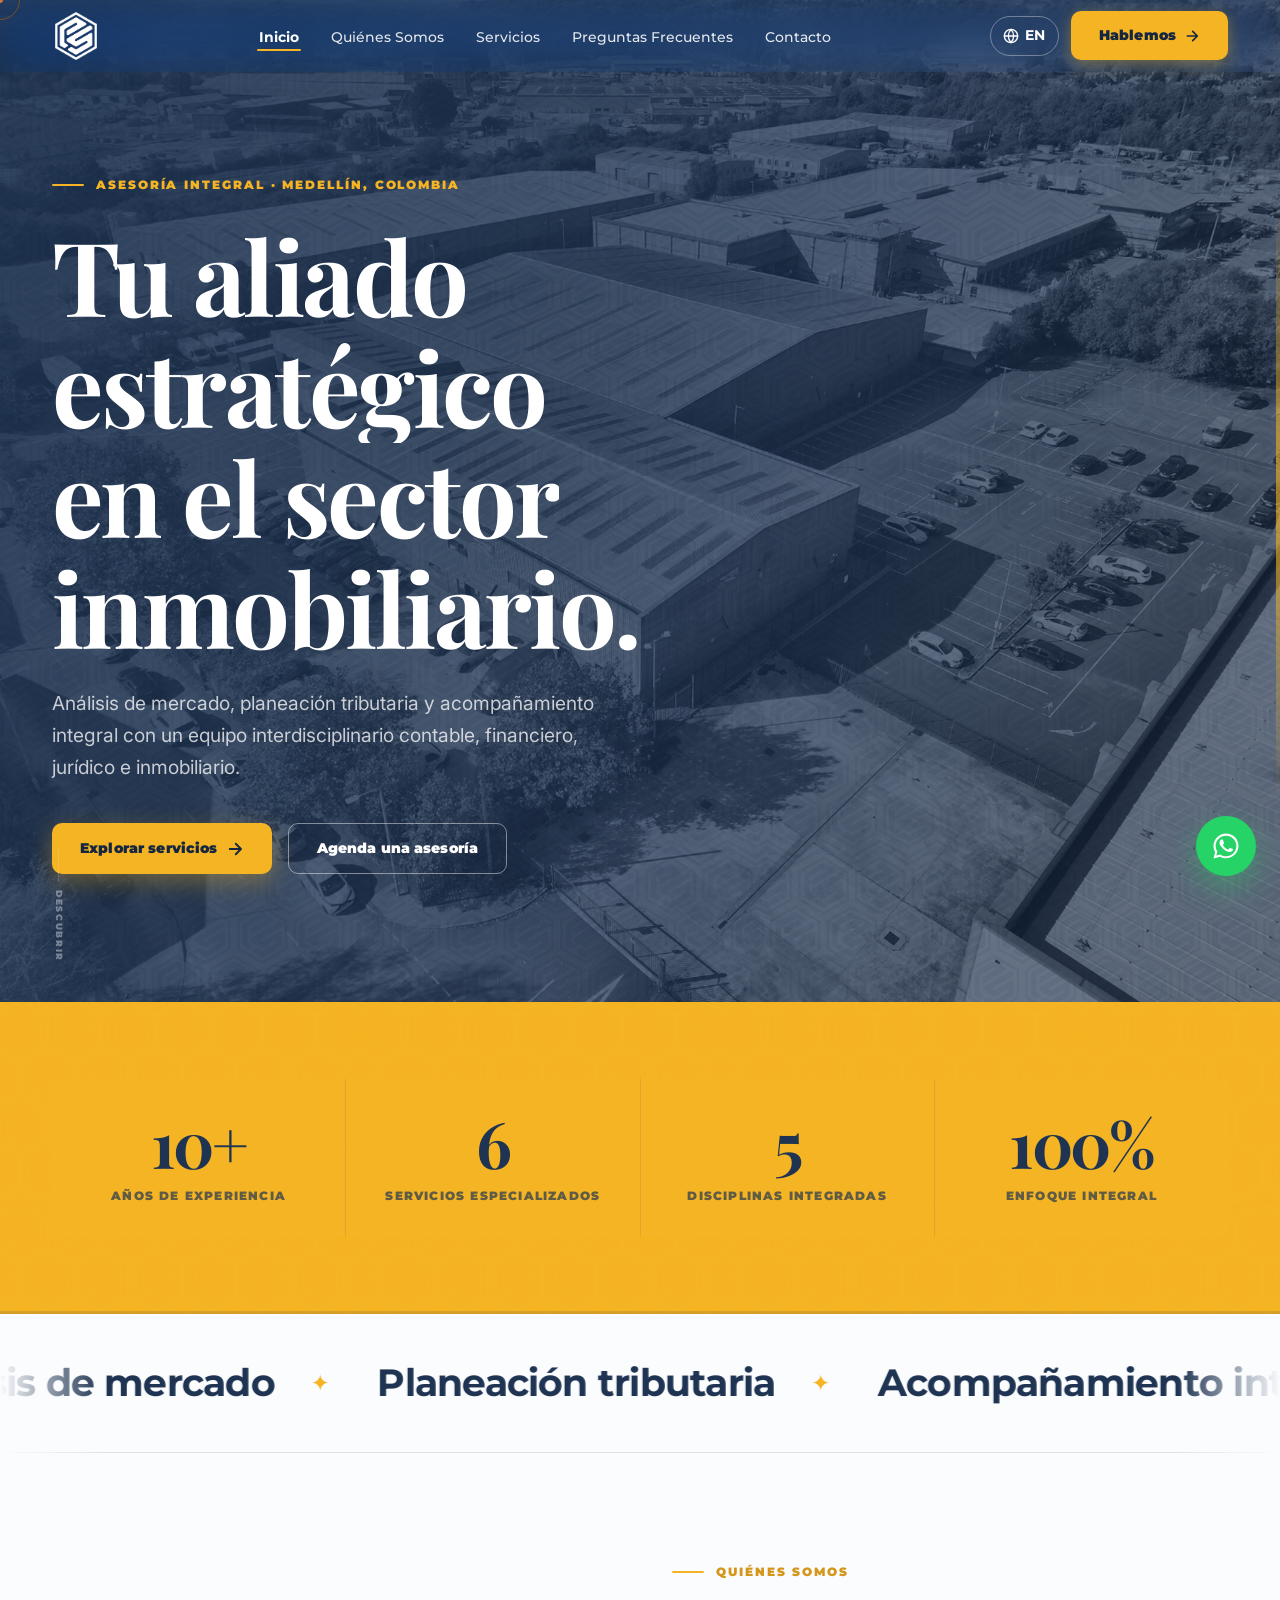
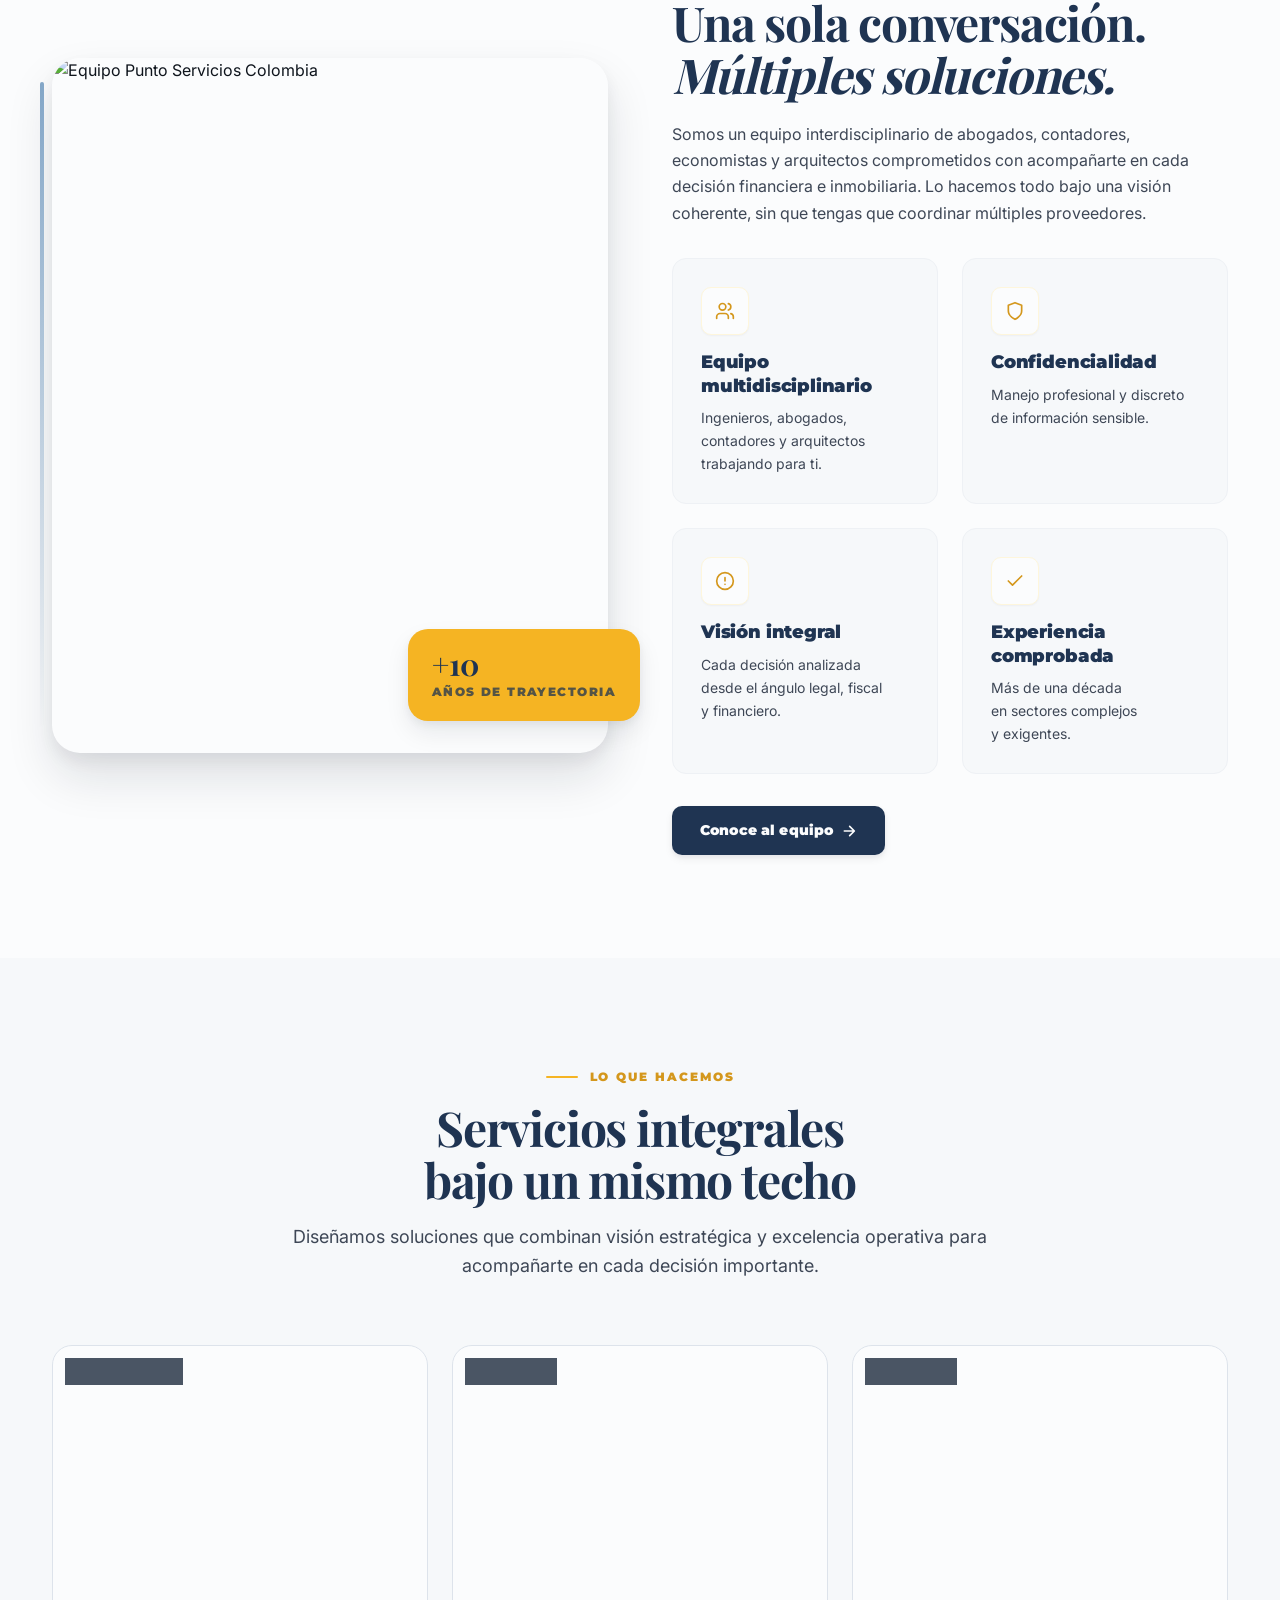
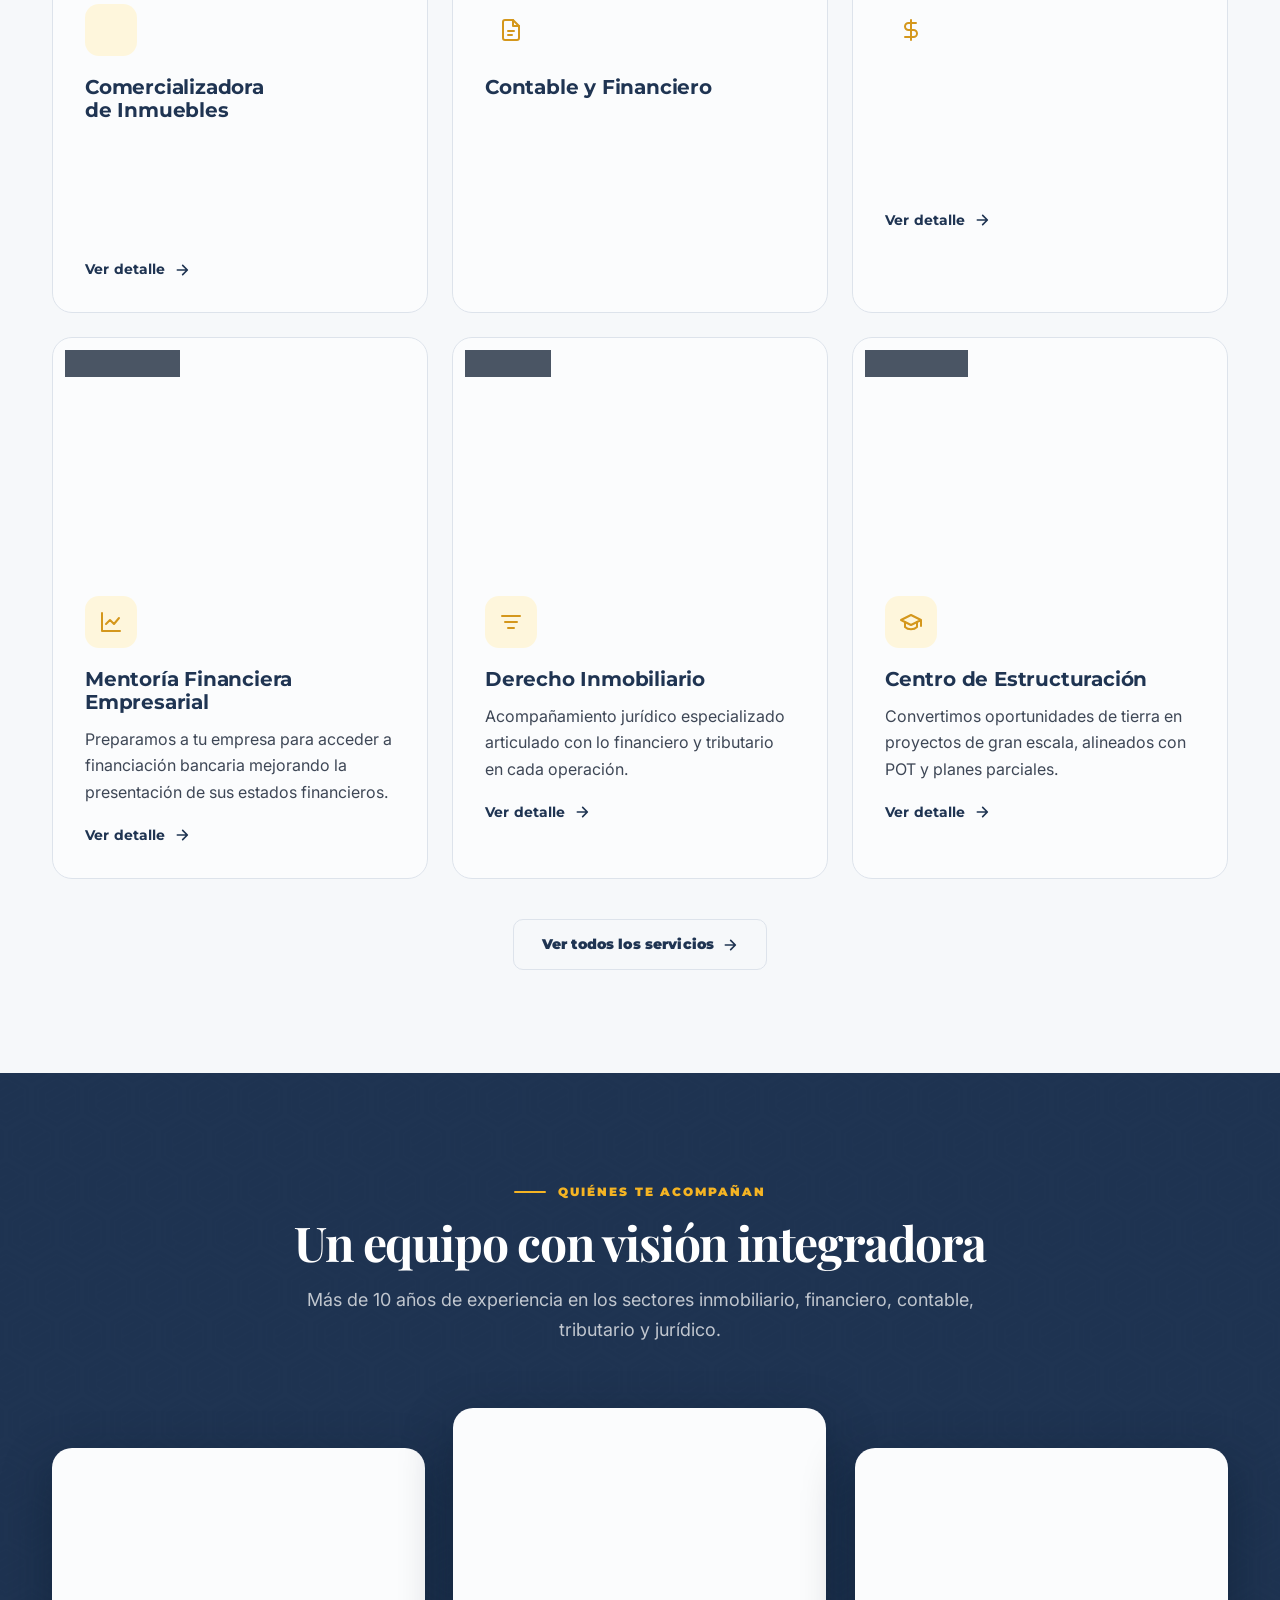
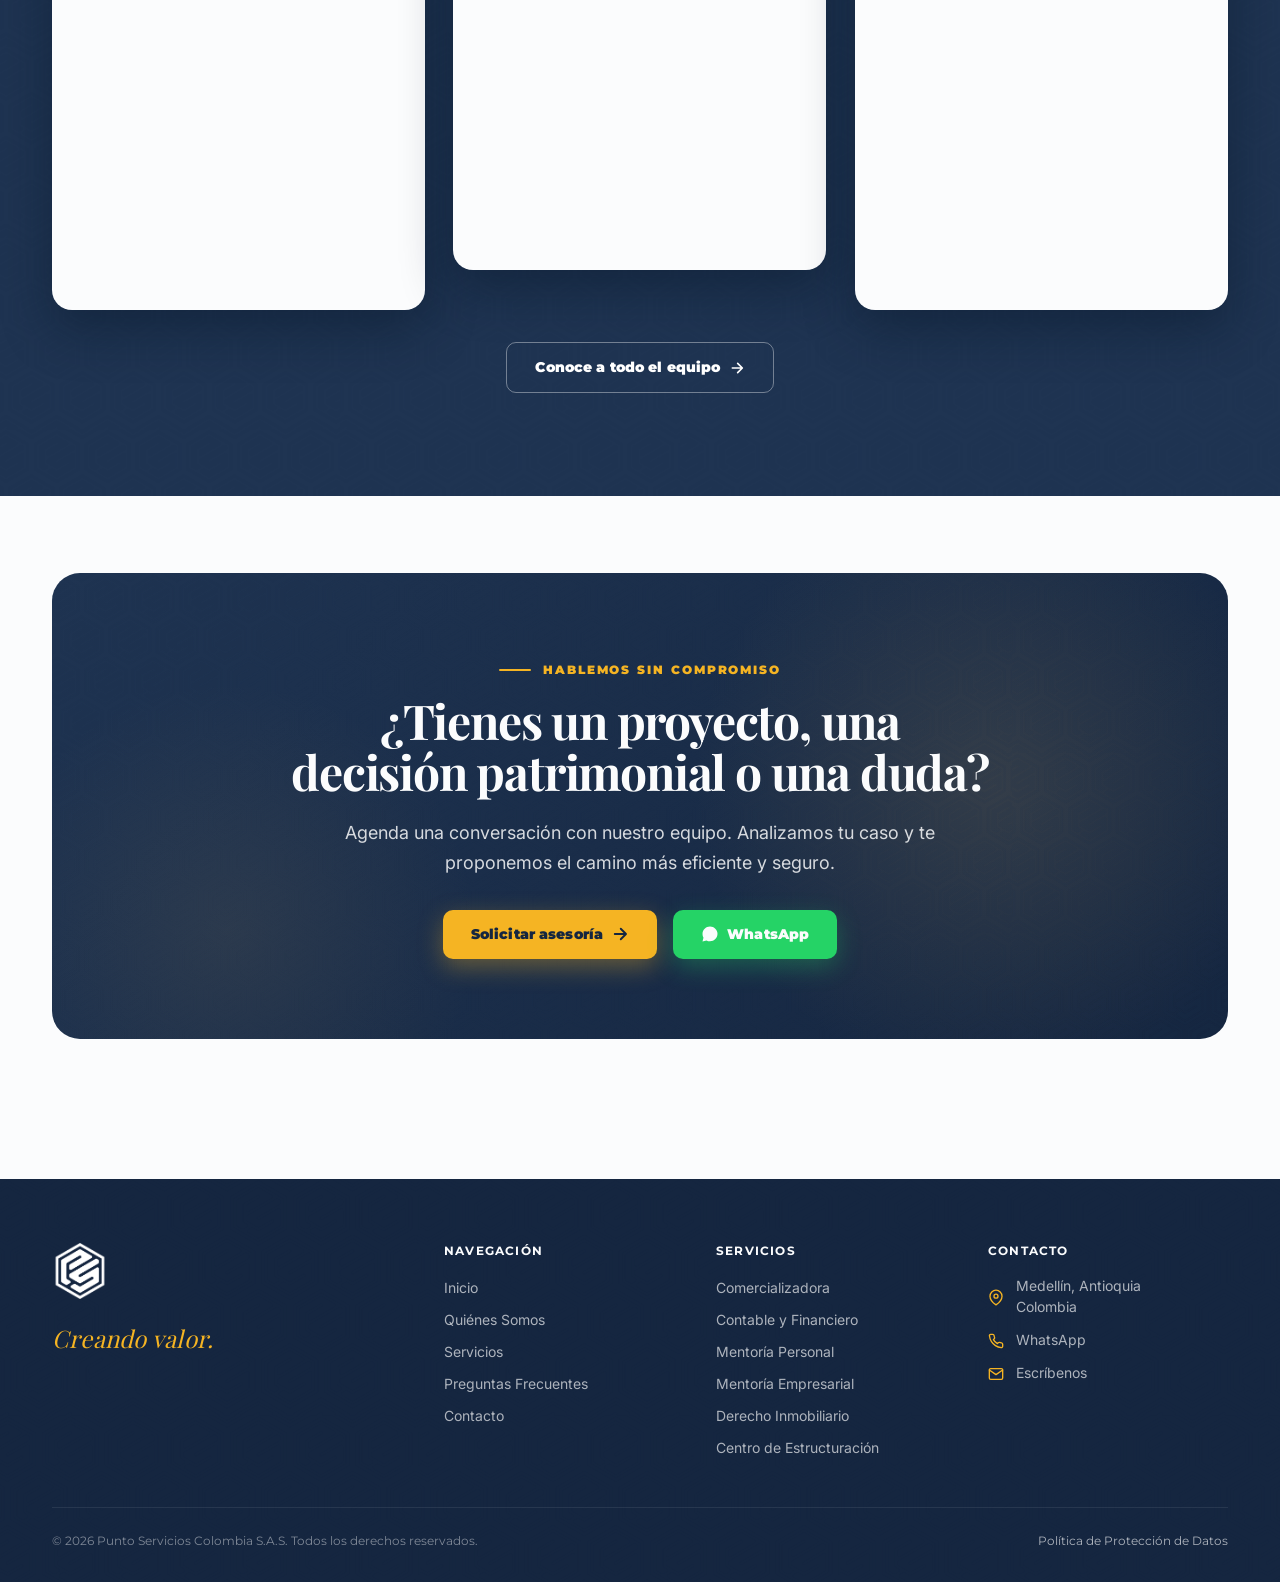
==== index.html @ 2c055126 "Sitio web Punto Servicios Colombia Sitio estatico de 6 paginas (inicio, nosotros, servicios, faq, co" ====
<!doctype html>
<html lang="es">
<head>
<meta charset="utf-8">
<meta name="viewport" content="width=device-width, initial-scale=1">
<meta name="theme-color" content="#1F3452">
<meta name="description" content="Punto Servicios Colombia S.A.S. - Aliado estratégico en servicios integrales financieros, contables, tributarios, jurídicos e inmobiliarios. Más de 10 años de experiencia.">
<title>Punto Servicios Colombia · Aliado estratégico para tu transformación</title>
<link rel="stylesheet" href="assets/css/styles.css">
</head>
<body class="full-hero-page">

<!-- ===== PAGE LOADER (logo libre, sin caja) ===== -->
<div class="page-loader" id="page-loader" role="status" aria-live="polite" aria-label="Cargando">
  <div class="page-loader-inner">
    <img src="assets/images/logos/isotipo-blanco.png" alt="Punto Servicios Colombia" class="page-loader-logo">
    <div class="page-loader-bar"><span></span></div>
  </div>
</div>

<a class="skip-link" href="#main" data-i18n="skip">Saltar al contenido</a>

<!-- ===== NAV ===== -->
<header class="nav" role="banner">
  <div class="container nav-inner">
    <a href="index.html" class="brand" aria-label="Punto Servicios Colombia - Inicio">
      <img src="assets/images/logos/isotipo-blanco.png" alt="Punto Servicios Colombia" class="brand-logo brand-logo--light">
      <img src="assets/images/logos/isotipo-color.png" alt="" aria-hidden="true" class="brand-logo brand-logo--dark">
    </a>

    <nav aria-label="Navegación principal">
      <ul class="nav-links">
        <li><a class="nav-link active" href="index.html" data-i18n="nav.home">Inicio</a></li>
        <li><a class="nav-link" href="nosotros.html" data-i18n="nav.about">Quiénes Somos</a></li>
        <li><a class="nav-link" href="servicios.html" data-i18n="nav.services">Servicios</a></li>
        <li><a class="nav-link" href="faq.html" data-i18n="nav.faq">Preguntas Frecuentes</a></li>
        <li><a class="nav-link" href="contacto.html" data-i18n="nav.contact">Contacto</a></li>
      </ul>
    </nav>

    <div class="nav-cta">
      <button class="lang-toggle" type="button" aria-label="Switch to English" aria-pressed="false">
        <svg viewBox="0 0 24 24" fill="none" stroke="currentColor" stroke-width="2" stroke-linecap="round" stroke-linejoin="round" aria-hidden="true"><circle cx="12" cy="12" r="10"/><path d="M2 12h20M12 2a15.3 15.3 0 0 1 4 10 15.3 15.3 0 0 1-4 10 15.3 15.3 0 0 1-4-10 15.3 15.3 0 0 1 4-10z"/></svg>
        <span class="lang-toggle-label">EN</span>
      </button>
      <a href="contacto.html" class="btn btn-accent btn-text"><span data-i18n="nav.cta">Hablemos</span>
        <svg width="16" height="16" viewBox="0 0 24 24" fill="none" stroke="currentColor" stroke-width="2.5" stroke-linecap="round" stroke-linejoin="round"><path d="M5 12h14M13 5l7 7-7 7"/></svg>
      </a>
      <button class="nav-toggle" type="button" aria-label="Abrir menú" aria-controls="mobile-menu">
        <svg width="22" height="22" viewBox="0 0 24 24" fill="none" stroke="currentColor" stroke-width="2.5" stroke-linecap="round"><line x1="3" y1="6" x2="21" y2="6"/><line x1="3" y1="12" x2="21" y2="12"/><line x1="3" y1="18" x2="21" y2="18"/></svg>
      </button>
    </div>
  </div>
</header>

<div id="mobile-menu" class="mobile-menu" aria-hidden="true">
  <ul>
    <li><a class="active" href="index.html" data-i18n="nav.home">Inicio</a></li>
    <li><a href="nosotros.html" data-i18n="nav.about">Quiénes Somos</a></li>
    <li><a href="servicios.html" data-i18n="nav.services">Servicios</a></li>
    <li><a href="faq.html" data-i18n="nav.faq">Preguntas Frecuentes</a></li>
    <li><a href="contacto.html" data-i18n="nav.contact">Contacto</a></li>
  </ul>
  <div class="mobile-cta">
    <button class="lang-toggle" type="button" aria-label="Switch to English" aria-pressed="false">
      <svg viewBox="0 0 24 24" fill="none" stroke="currentColor" stroke-width="2" stroke-linecap="round" stroke-linejoin="round" aria-hidden="true"><circle cx="12" cy="12" r="10"/><path d="M2 12h20M12 2a15.3 15.3 0 0 1 4 10 15.3 15.3 0 0 1-4 10 15.3 15.3 0 0 1-4-10 15.3 15.3 0 0 1 4-10z"/></svg>
      <span class="lang-toggle-label">EN</span>
    </button>
    <a href="contacto.html" class="btn btn-primary" data-i18n="mobile.contact">Contáctanos</a>
    <a href="https://wa.link/asflya" class="btn btn-whatsapp" target="_blank" rel="noopener">
      <svg width="18" height="18" viewBox="0 0 24 24" fill="currentColor"><path d="M17.5 14.4c-.3-.1-1.7-.8-2-.9-.3-.1-.4-.1-.6.1-.2.3-.7.9-.8 1.1-.2.2-.3.2-.6.1-.3-.1-1.2-.5-2.3-1.4-.9-.7-1.4-1.7-1.6-2-.2-.3 0-.5.1-.6.1-.1.3-.3.4-.5.1-.2.2-.3.3-.5.1-.2 0-.4 0-.5 0-.1-.6-1.5-.9-2.1-.2-.5-.5-.4-.6-.4h-.5c-.2 0-.5.1-.7.3-.2.3-.9.9-.9 2.2 0 1.3.9 2.5 1.1 2.7.1.2 1.9 2.9 4.6 4.1.6.3 1.1.4 1.5.5.6.2 1.2.2 1.6.1.5-.1 1.7-.7 1.9-1.3.2-.7.2-1.2.1-1.3 0-.1-.2-.2-.5-.3zM12 2C6.5 2 2 6.5 2 12c0 1.7.5 3.4 1.3 4.9L2 22l5.3-1.4c1.4.8 3 1.2 4.7 1.2 5.5 0 10-4.5 10-10S17.5 2 12 2zm0 18.2c-1.5 0-3-.4-4.3-1.2l-.3-.2-3.2.8.9-3.1-.2-.3C4.1 14.9 3.7 13.5 3.7 12c0-4.6 3.7-8.3 8.3-8.3s8.3 3.7 8.3 8.3-3.7 8.2-8.3 8.2z"/></svg>
      WhatsApp
    </a>
  </div>
</div>

<main id="main">

  <!-- ===== HERO — editorial full-viewport ===== -->
  <section class="hero">

    <!-- Fondo: foto + overlay + patrón -->
    <div class="hero-bg" aria-hidden="true">
      <img
        src="assets/images/photos/photo-01.png"
        alt=""
        class="hero-bg-img"
        loading="eager"
        fetchpriority="high"
      >
      <div class="hero-overlay"></div>
      <div class="hero-pattern"></div>
    </div>

    <!-- Barra de acento lateral -->
    <div class="hero-accent-bar" aria-hidden="true"></div>

    <div class="container hero-inner">
      <div class="hero-content">
        <span class="eyebrow" data-i18n="index.hero.eyebrow">Asesoría Integral · Medellín, Colombia</span>
        <h1 class="hero-title" data-i18n="index.hero.title">
          Tu aliado <em>estratégico</em><br>
          en el sector<br>
          inmobiliario.
        </h1>
        <p class="hero-subtitle" data-i18n="index.hero.subtitle">
          Análisis de mercado, planeación tributaria y acompañamiento integral
          con un equipo interdisciplinario contable, financiero, jurídico e inmobiliario.
        </p>
        <div class="hero-actions">
          <a href="servicios.html" class="btn btn-accent">
            <span data-i18n="index.hero.cta1">Explorar servicios</span>
            <svg width="18" height="18" viewBox="0 0 24 24" fill="none" stroke="currentColor" stroke-width="2.5" stroke-linecap="round" stroke-linejoin="round"><path d="M5 12h14M13 5l7 7-7 7"/></svg>
          </a>
          <a href="contacto.html" class="btn btn-outline-light" data-i18n="index.hero.cta2">Agenda una asesoría</a>
        </div>
      </div>

      <!-- Indicador de scroll -->
      <div class="hero-scroll" aria-hidden="true">
        <div class="hero-scroll-bar"></div>
        <span class="hero-scroll-label" data-i18n="index.hero.scroll">Descubrir</span>
      </div>
    </div>
  </section>

  <!-- ===== STATS STRIP — Amarillo Ámbar ===== -->
  <section class="trust-bar" aria-label="Cifras clave">
    <div class="trust-bar-pattern" aria-hidden="true"></div>
    <div class="container">
      <div class="trust-grid">
        <div class="trust-item">
          <div class="trust-value tnum"><span data-counter="10" data-suffix="+">10+</span></div>
          <div class="trust-label" data-i18n="index.trust.exp">Años de experiencia</div>
        </div>
        <div class="trust-item">
          <div class="trust-value tnum"><span data-counter="6">6</span></div>
          <div class="trust-label" data-i18n="index.trust.services">Servicios especializados</div>
        </div>
        <div class="trust-item">
          <div class="trust-value tnum"><span data-counter="5">5</span></div>
          <div class="trust-label" data-i18n="index.trust.disciplines">Disciplinas integradas</div>
        </div>
        <div class="trust-item">
          <div class="trust-value tnum"><span data-counter="100" data-suffix="%">100%</span></div>
          <div class="trust-label" data-i18n="index.trust.focus">Enfoque integral</div>
        </div>
      </div>
    </div>
  </section>

  <!-- ===== MARQUEE ===== -->
  <div class="marquee" aria-hidden="true" style="padding-block: var(--space-10); border-bottom: 1px solid var(--color-border);">
    <div class="marquee-track">
      <span class="marquee-item">Análisis de mercado</span>
      <span class="marquee-item">Planeación tributaria</span>
      <span class="marquee-item">Acompañamiento integral</span>
      <span class="marquee-item">Inversión inmobiliaria</span>
      <span class="marquee-item">Estructuración financiera</span>
      <span class="marquee-item">Derecho inmobiliario</span>
      <span class="marquee-item">POT y planes parciales</span>
      <span class="marquee-item">Análisis de mercado</span>
      <span class="marquee-item">Planeación tributaria</span>
      <span class="marquee-item">Acompañamiento integral</span>
      <span class="marquee-item">Inversión inmobiliaria</span>
      <span class="marquee-item">Estructuración financiera</span>
      <span class="marquee-item">Derecho inmobiliario</span>
      <span class="marquee-item">POT y planes parciales</span>
    </div>
  </div>

  <!-- ===== NOSOTROS (intro con foto) ===== -->
  <section class="section">
    <div class="container">
      <div class="split-2">

        <!-- Foto editorial -->
        <div class="reveal" style="position:relative;">
          <div style="border-radius:var(--radius-2xl); overflow:hidden; aspect-ratio:4/5; box-shadow:var(--shadow-xl);">
            <img
              src="assets/images/photos/photo-02.png"
              alt="Equipo Punto Servicios Colombia"
              style="width:100%;height:100%;object-fit:cover;object-position:center;display:block;"
              loading="lazy"
            >
          </div>
          <!-- Placa flotante -->
          <div class="intro-floating-plate" style="
            position:absolute;
            bottom:var(--space-8); right:calc(-1*var(--space-8));
            background:var(--color-accent);
            border-radius:var(--radius-xl);
            padding:var(--space-5) var(--space-6);
            box-shadow:var(--shadow-lg);
            min-width:180px;
          ">
            <div style="font-family:var(--font-display);font-size:var(--text-3xl);font-weight:700;color:var(--color-primary);line-height:1;">+10</div>
            <div style="font-family:var(--font-heading);font-size:var(--text-xs);font-weight:900;letter-spacing:0.12em;text-transform:uppercase;color:rgba(31,52,82,0.75);margin-top:var(--space-1);" data-i18n="index.about.plateLabel">Años de trayectoria</div>
          </div>
          <!-- Línea decorativa Azul Acero -->
          <div class="intro-accent-line" style="
            position:absolute;
            top:var(--space-6); left:calc(-1*var(--space-3));
            width:4px; bottom:var(--space-6);
            background:linear-gradient(180deg, var(--color-steel), transparent);
            border-radius:4px;
          "></div>
        </div>

        <!-- Texto -->
        <div class="reveal">
          <span class="eyebrow" data-i18n="index.about.eyebrow">Quiénes somos</span>
          <h2 data-i18n="index.about.title">Una sola conversación.<br><em>Múltiples soluciones.</em></h2>
          <p style="margin-top:var(--space-5);" data-i18n="index.about.text">
            Somos un equipo interdisciplinario de abogados, contadores, economistas y arquitectos
            comprometidos con acompañarte en cada decisión financiera e inmobiliaria. Lo hacemos todo
            bajo una visión coherente, sin que tengas que coordinar múltiples proveedores.
          </p>
          <div class="features-grid" style="margin-top:var(--space-8); grid-template-columns:1fr 1fr;">
            <div class="feature reveal">
              <div class="feature-icon">
                <svg width="20" height="20" viewBox="0 0 24 24" fill="none" stroke="currentColor" stroke-width="2" stroke-linecap="round" stroke-linejoin="round"><path d="M16 21v-2a4 4 0 0 0-4-4H6a4 4 0 0 0-4 4v2"/><circle cx="9" cy="7" r="4"/><path d="M22 21v-2a4 4 0 0 0-3-3.87"/><path d="M16 3.13a4 4 0 0 1 0 7.75"/></svg>
              </div>
              <h4 data-i18n="index.about.f1.title">Equipo multidisciplinario</h4>
              <p data-i18n="index.about.f1.desc">Ingenieros, abogados, contadores y arquitectos trabajando para ti.</p>
            </div>
            <div class="feature reveal">
              <div class="feature-icon">
                <svg width="20" height="20" viewBox="0 0 24 24" fill="none" stroke="currentColor" stroke-width="2" stroke-linecap="round" stroke-linejoin="round"><path d="M12 22s8-4 8-10V5l-8-3-8 3v7c0 6 8 10 8 10z"/></svg>
              </div>
              <h4 data-i18n="index.about.f2.title">Confidencialidad</h4>
              <p data-i18n="index.about.f2.desc">Manejo profesional y discreto de información sensible.</p>
            </div>
            <div class="feature reveal">
              <div class="feature-icon">
                <svg width="20" height="20" viewBox="0 0 24 24" fill="none" stroke="currentColor" stroke-width="2" stroke-linecap="round" stroke-linejoin="round"><circle cx="12" cy="12" r="10"/><path d="M12 8v4M12 16h.01"/></svg>
              </div>
              <h4 data-i18n="index.about.f3.title">Visión integral</h4>
              <p data-i18n="index.about.f3.desc">Cada decisión analizada desde el ángulo legal, fiscal y financiero.</p>
            </div>
            <div class="feature reveal">
              <div class="feature-icon">
                <svg width="20" height="20" viewBox="0 0 24 24" fill="none" stroke="currentColor" stroke-width="2" stroke-linecap="round" stroke-linejoin="round"><polyline points="20 6 9 17 4 12"/></svg>
              </div>
              <h4 data-i18n="index.about.f4.title">Experiencia comprobada</h4>
              <p data-i18n="index.about.f4.desc">Más de una década en sectores complejos y exigentes.</p>
            </div>
          </div>
          <div style="margin-top:var(--space-8);">
            <a href="nosotros.html" class="btn btn-primary"><span data-i18n="index.about.button">Conoce al equipo</span>
              <svg width="16" height="16" viewBox="0 0 24 24" fill="none" stroke="currentColor" stroke-width="2.5" stroke-linecap="round" stroke-linejoin="round"><path d="M5 12h14M13 5l7 7-7 7"/></svg>
            </a>
          </div>
        </div>

      </div>
    </div>
  </section>

  <!-- ===== SERVICIOS DESTACADOS ===== -->
  <section class="section section-alt">
    <div class="container">
      <div class="section-header reveal">
        <span class="eyebrow" data-i18n="index.services.eyebrow">Lo que hacemos</span>
        <h2 data-i18n="index.services.title">Servicios integrales bajo un mismo techo</h2>
        <p data-i18n="index.services.subtitle">Diseñamos soluciones que combinan visión estratégica y excelencia operativa para acompañarte en cada decisión importante.</p>
      </div>

      <div class="services-grid">

        <article class="card tilt">
          <div class="tilt-content">
            <div class="card-media">
              <img src="assets/images/photos/photo-03.png" alt="Comercializadora de Inmuebles y Activos" loading="lazy">
              <span class="card-tag" data-i18n="index.svc1.tag">Inmobiliario</span>
              <a class="card-media-cta" href="servicios.html#comercializadora" tabindex="-1" aria-hidden="true"><span data-i18n="common.see">Ver detalle</span>
                <svg width="15" height="15" viewBox="0 0 24 24" fill="none" stroke="currentColor" stroke-width="2.5" stroke-linecap="round" stroke-linejoin="round"><path d="M5 12h14M13 5l7 7-7 7"/></svg>
              </a>
            </div>
            <div class="card-icon">
              <svg width="24" height="24" viewBox="0 0 24 24" fill="none" stroke="currentColor" stroke-width="2" stroke-linecap="round" stroke-linejoin="round"><path d="M3 21h18"/><path d="M5 21V9l7-5 7 5v12"/><path d="M9 21V12h6v9"/></svg>
            </div>
            <h3 class="card-title" data-i18n="index.svc1.title">Comercializadora de Inmuebles</h3>
            <p class="card-desc" data-i18n="index.svc1.desc">Identificamos oportunidades inmobiliarias acordes a tu perfil de inversión, con estructura financiera, tributaria y jurídica.</p>
            <a class="card-link" href="servicios.html#comercializadora"><span data-i18n="common.see">Ver detalle</span>
              <svg width="16" height="16" viewBox="0 0 24 24" fill="none" stroke="currentColor" stroke-width="2.5" stroke-linecap="round" stroke-linejoin="round"><path d="M5 12h14M13 5l7 7-7 7"/></svg>
            </a>
          </div>
        </article>

        <article class="card tilt">
          <div class="tilt-content">
            <div class="card-media">
              <img src="assets/images/photos/photo-04.png" alt="Servicio Integral Contable y Financiero" loading="lazy">
              <span class="card-tag" data-i18n="index.svc2.tag">Contable</span>
              <a class="card-media-cta" href="servicios.html#contable" tabindex="-1" aria-hidden="true"><span data-i18n="common.see">Ver detalle</span>
                <svg width="15" height="15" viewBox="0 0 24 24" fill="none" stroke="currentColor" stroke-width="2.5" stroke-linecap="round" stroke-linejoin="round"><path d="M5 12h14M13 5l7 7-7 7"/></svg>
              </a>
            </div>
            <div class="card-icon">
              <svg width="24" height="24" viewBox="0 0 24 24" fill="none" stroke="currentColor" stroke-width="2" stroke-linecap="round" stroke-linejoin="round"><path d="M14 2H6a2 2 0 0 0-2 2v16a2 2 0 0 0 2 2h12a2 2 0 0 0 2-2V8z"/><path d="M14 2v6h6"/><path d="M9 13h6M9 17h4"/></svg>
            </div>
            <h3 class="card-title" data-i18n="index.svc2.title">Contable y Financiero</h3>
            <p class="card-desc" data-i18n="index.svc2.desc">Optimización contable y estrategia financiera sólida, asegurando cumplimiento y adecuada gestión del riesgo.</p>
            <a class="card-link" href="servicios.html#contable"><span data-i18n="common.see">Ver detalle</span>
              <svg width="16" height="16" viewBox="0 0 24 24" fill="none" stroke="currentColor" stroke-width="2.5" stroke-linecap="round" stroke-linejoin="round"><path d="M5 12h14M13 5l7 7-7 7"/></svg>
            </a>
          </div>
        </article>

        <article class="card tilt">
          <div class="tilt-content">
            <div class="card-media">
              <img src="assets/images/photos/photo-05.png" alt="Mentoría Financiera Personal" loading="lazy">
              <span class="card-tag" data-i18n="index.svc3.tag">Personal</span>
              <a class="card-media-cta" href="servicios.html#mentoria-personal" tabindex="-1" aria-hidden="true"><span data-i18n="common.see">Ver detalle</span>
                <svg width="15" height="15" viewBox="0 0 24 24" fill="none" stroke="currentColor" stroke-width="2.5" stroke-linecap="round" stroke-linejoin="round"><path d="M5 12h14M13 5l7 7-7 7"/></svg>
              </a>
            </div>
            <div class="card-icon">
              <svg width="24" height="24" viewBox="0 0 24 24" fill="none" stroke="currentColor" stroke-width="2" stroke-linecap="round" stroke-linejoin="round"><path d="M12 2v20M17 5H9.5a3.5 3.5 0 0 0 0 7h5a3.5 3.5 0 0 1 0 7H6"/></svg>
            </div>
            <h3 class="card-title" data-i18n="index.svc3.title">Mentoría Financiera Personal</h3>
            <p class="card-desc" data-i18n="index.svc3.desc">Estructuramos tu perfil financiero para acceder a mejor apalancamiento bancario e inversión inmobiliaria.</p>
            <a class="card-link" href="servicios.html#mentoria-personal"><span data-i18n="common.see">Ver detalle</span>
              <svg width="16" height="16" viewBox="0 0 24 24" fill="none" stroke="currentColor" stroke-width="2.5" stroke-linecap="round" stroke-linejoin="round"><path d="M5 12h14M13 5l7 7-7 7"/></svg>
            </a>
          </div>
        </article>

        <article class="card tilt">
          <div class="tilt-content">
            <div class="card-media">
              <img src="assets/images/photos/photo-06.png" alt="Mentoría Financiera Empresarial" loading="lazy">
              <span class="card-tag" data-i18n="index.svc4.tag">Empresarial</span>
              <a class="card-media-cta" href="servicios.html#mentoria-empresarial" tabindex="-1" aria-hidden="true"><span data-i18n="common.see">Ver detalle</span>
                <svg width="15" height="15" viewBox="0 0 24 24" fill="none" stroke="currentColor" stroke-width="2.5" stroke-linecap="round" stroke-linejoin="round"><path d="M5 12h14M13 5l7 7-7 7"/></svg>
              </a>
            </div>
            <div class="card-icon">
              <svg width="24" height="24" viewBox="0 0 24 24" fill="none" stroke="currentColor" stroke-width="2" stroke-linecap="round" stroke-linejoin="round"><path d="M3 3v18h18"/><path d="M7 14l4-4 4 4 5-6"/></svg>
            </div>
            <h3 class="card-title" data-i18n="index.svc4.title">Mentoría Financiera Empresarial</h3>
            <p class="card-desc" data-i18n="index.svc4.desc">Preparamos a tu empresa para acceder a financiación bancaria mejorando la presentación de sus estados financieros.</p>
            <a class="card-link" href="servicios.html#mentoria-empresarial"><span data-i18n="common.see">Ver detalle</span>
              <svg width="16" height="16" viewBox="0 0 24 24" fill="none" stroke="currentColor" stroke-width="2.5" stroke-linecap="round" stroke-linejoin="round"><path d="M5 12h14M13 5l7 7-7 7"/></svg>
            </a>
          </div>
        </article>

        <article class="card tilt">
          <div class="tilt-content">
            <div class="card-media">
              <img src="assets/images/photos/photo-09.png" alt="Derecho Inmobiliario" loading="lazy">
              <span class="card-tag" data-i18n="index.svc5.tag">Jurídico</span>
              <a class="card-media-cta" href="servicios.html#derecho" tabindex="-1" aria-hidden="true"><span data-i18n="common.see">Ver detalle</span>
                <svg width="15" height="15" viewBox="0 0 24 24" fill="none" stroke="currentColor" stroke-width="2.5" stroke-linecap="round" stroke-linejoin="round"><path d="M5 12h14M13 5l7 7-7 7"/></svg>
              </a>
            </div>
            <div class="card-icon">
              <svg width="24" height="24" viewBox="0 0 24 24" fill="none" stroke="currentColor" stroke-width="2" stroke-linecap="round" stroke-linejoin="round"><path d="M3 6h18M6 12h12M9 18h6"/></svg>
            </div>
            <h3 class="card-title" data-i18n="index.svc5.title">Derecho Inmobiliario</h3>
            <p class="card-desc" data-i18n="index.svc5.desc">Acompañamiento jurídico especializado articulado con lo financiero y tributario en cada operación.</p>
            <a class="card-link" href="servicios.html#derecho"><span data-i18n="common.see">Ver detalle</span>
              <svg width="16" height="16" viewBox="0 0 24 24" fill="none" stroke="currentColor" stroke-width="2.5" stroke-linecap="round" stroke-linejoin="round"><path d="M5 12h14M13 5l7 7-7 7"/></svg>
            </a>
          </div>
        </article>

        <article class="card tilt">
          <div class="tilt-content">
            <div class="card-media">
              <img src="assets/images/photos/photo-10.png" alt="Centro de Estructuración Inmobiliaria" loading="lazy">
              <span class="card-tag" data-i18n="index.svc6.tag">Urbanismo</span>
              <a class="card-media-cta" href="servicios.html#estructuracion" tabindex="-1" aria-hidden="true"><span data-i18n="common.see">Ver detalle</span>
                <svg width="15" height="15" viewBox="0 0 24 24" fill="none" stroke="currentColor" stroke-width="2.5" stroke-linecap="round" stroke-linejoin="round"><path d="M5 12h14M13 5l7 7-7 7"/></svg>
              </a>
            </div>
            <div class="card-icon">
              <svg width="24" height="24" viewBox="0 0 24 24" fill="none" stroke="currentColor" stroke-width="2" stroke-linecap="round" stroke-linejoin="round"><path d="M22 10v6M2 10l10-5 10 5-10 5z"/><path d="M6 12v5c3 3 9 3 12 0v-5"/></svg>
            </div>
            <h3 class="card-title" data-i18n="index.svc6.title">Centro de Estructuración</h3>
            <p class="card-desc" data-i18n="index.svc6.desc">Convertimos oportunidades de tierra en proyectos de gran escala, alineados con POT y planes parciales.</p>
            <a class="card-link" href="servicios.html#estructuracion"><span data-i18n="common.see">Ver detalle</span>
              <svg width="16" height="16" viewBox="0 0 24 24" fill="none" stroke="currentColor" stroke-width="2.5" stroke-linecap="round" stroke-linejoin="round"><path d="M5 12h14M13 5l7 7-7 7"/></svg>
            </a>
          </div>
        </article>

      </div>

      <div class="text-center" style="margin-top:var(--space-10);">
        <a href="servicios.html" class="btn btn-outline"><span data-i18n="index.services.allBtn">Ver todos los servicios</span>
          <svg width="16" height="16" viewBox="0 0 24 24" fill="none" stroke="currentColor" stroke-width="2.5" stroke-linecap="round" stroke-linejoin="round"><path d="M5 12h14M13 5l7 7-7 7"/></svg>
        </a>
      </div>
    </div>
  </section>

  <!-- ===== EQUIPO ===== -->
  <section class="section section-team">
    <div class="container">
      <div class="section-header reveal">
        <span class="eyebrow" data-i18n="index.team.eyebrow">Quiénes te acompañan</span>
        <h2 data-i18n="index.team.title">Un equipo con visión integradora</h2>
        <p data-i18n="index.team.subtitle">Más de 10 años de experiencia en los sectores inmobiliario, financiero, contable, tributario y jurídico.</p>
      </div>

      <div class="team-grid">

        <article class="team-card tilt">
          <div class="tilt-content">
            <div class="team-avatar has-photo">
              <span class="team-num" aria-hidden="true">01</span>
              <img src="assets/images/team/alejandro.jpg" alt="Alejandro Tobón Correa" class="team-photo" loading="lazy">
              <div class="team-overlay">
                <span class="team-role" data-i18n="index.team1.role">Especialista Inmobiliario y Financiero</span>
                <h4 class="team-name">Alejandro Tobón Correa</h4>
              </div>
            </div>
            <div class="team-info">
              <p class="team-desc" data-i18n="index.team1.desc">Profundo conocimiento del contexto económico colombiano para inversión estratégica.</p>
            </div>
          </div>
        </article>

        <article class="team-card tilt">
          <div class="tilt-content">
            <div class="team-avatar has-photo">
              <span class="team-num" aria-hidden="true">02</span>
              <img src="assets/images/team/daniel.jpg" alt="Daniel Castaño Castaño" class="team-photo" loading="lazy">
              <div class="team-overlay">
                <span class="team-role" data-i18n="index.team2.role">Contador Público</span>
                <h4 class="team-name">Daniel Castaño Castaño</h4>
              </div>
            </div>
            <div class="team-info">
              <p class="team-desc" data-i18n="index.team2.desc">Especialista en procesos contables y cumplimiento tributario.</p>
            </div>
          </div>
        </article>

        <article class="team-card tilt">
          <div class="tilt-content">
            <div class="team-avatar has-photo">
              <span class="team-num" aria-hidden="true">03</span>
              <img src="assets/images/team/daniela.jpg" alt="Daniela Agudelo Pino" class="team-photo" loading="lazy">
              <div class="team-overlay">
                <span class="team-role" data-i18n="index.team3.role">Arquitecta · Derecho Urbanístico</span>
                <h4 class="team-name">Daniela Agudelo Pino</h4>
              </div>
            </div>
            <div class="team-info">
              <p class="team-desc" data-i18n="index.team3.desc">Especialista en normativa urbana, licenciamiento y propiedad horizontal.</p>
            </div>
          </div>
        </article>

      </div>

      <div class="text-center" style="margin-top:var(--space-8);">
        <a href="nosotros.html" class="btn btn-outline"><span data-i18n="index.team.button">Conoce a todo el equipo</span>
          <svg width="16" height="16" viewBox="0 0 24 24" fill="none" stroke="currentColor" stroke-width="2.5" stroke-linecap="round" stroke-linejoin="round"><path d="M5 12h14M13 5l7 7-7 7"/></svg>
        </a>
      </div>
    </div>
  </section>

  <!-- ===== CTA BANNER ===== -->
  <section class="section section-tight">
    <div class="container">
      <div class="cta-banner reveal">
        <div class="cta-pattern" aria-hidden="true"></div>
        <span class="eyebrow" data-i18n="cta.eyebrow">Hablemos sin compromiso</span>
        <h2 data-i18n="cta.title">¿Tienes un proyecto, una decisión patrimonial o una duda?</h2>
        <p data-i18n="cta.text">Agenda una conversación con nuestro equipo. Analizamos tu caso y te proponemos el camino más eficiente y seguro.</p>
        <div class="hero-actions">
          <a href="contacto.html" class="btn btn-accent"><span data-i18n="cta.button">Solicitar asesoría</span>
            <svg width="18" height="18" viewBox="0 0 24 24" fill="none" stroke="currentColor" stroke-width="2.5" stroke-linecap="round" stroke-linejoin="round"><path d="M5 12h14M13 5l7 7-7 7"/></svg>
          </a>
          <a href="https://wa.link/asflya" target="_blank" rel="noopener" class="btn btn-whatsapp">
            <svg width="18" height="18" viewBox="0 0 24 24" fill="currentColor"><path d="M17.5 14.4c-.3-.1-1.7-.8-2-.9-.3-.1-.4-.1-.6.1-.2.3-.7.9-.8 1.1-.2.2-.3.2-.6.1-.3-.1-1.2-.5-2.3-1.4-.9-.7-1.4-1.7-1.6-2-.2-.3 0-.5.1-.6.1-.1.3-.3.4-.5.1-.2.2-.3.3-.5.1-.2 0-.4 0-.5 0-.1-.6-1.5-.9-2.1-.2-.5-.5-.4-.6-.4h-.5c-.2 0-.5.1-.7.3-.2.3-.9.9-.9 2.2 0 1.3.9 2.5 1.1 2.7.1.2 1.9 2.9 4.6 4.1.6.3 1.1.4 1.5.5.6.2 1.2.2 1.6.1.5-.1 1.7-.7 1.9-1.3.2-.7.2-1.2.1-1.3 0-.1-.2-.2-.5-.3zM12 2C6.5 2 2 6.5 2 12c0 1.7.5 3.4 1.3 4.9L2 22l5.3-1.4c1.4.8 3 1.2 4.7 1.2 5.5 0 10-4.5 10-10S17.5 2 12 2z"/></svg>
            WhatsApp
          </a>
        </div>
      </div>
    </div>
  </section>

</main>

<!-- ===== FOOTER ===== -->
<footer class="footer" role="contentinfo">
  <div class="footer-pattern" aria-hidden="true"></div>
  <div class="container">
    <div class="footer-grid">
      <div>
        <img
          src="assets/images/logos/isotipo-blanco.png"
          alt="Punto Servicios Colombia"
          class="footer-logo"
        >
        <p class="footer-slogan" data-i18n="footer.slogan">Creando valor.</p>
      </div>

      <div>
        <h5 data-i18n="footer.navTitle">Navegación</h5>
        <ul>
          <li><a href="index.html" data-i18n="nav.home">Inicio</a></li>
          <li><a href="nosotros.html" data-i18n="nav.about">Quiénes Somos</a></li>
          <li><a href="servicios.html" data-i18n="nav.services">Servicios</a></li>
          <li><a href="faq.html" data-i18n="nav.faq">Preguntas Frecuentes</a></li>
          <li><a href="contacto.html" data-i18n="nav.contact">Contacto</a></li>
        </ul>
      </div>

      <div>
        <h5 data-i18n="footer.servicesTitle">Servicios</h5>
        <ul>
          <li><a href="servicios.html#comercializadora" data-i18n="footer.svc.comercializadora">Comercializadora</a></li>
          <li><a href="servicios.html#contable" data-i18n="footer.svc.contable">Contable y Financiero</a></li>
          <li><a href="servicios.html#mentoria-personal" data-i18n="footer.svc.mentoriaPersonal">Mentoría Personal</a></li>
          <li><a href="servicios.html#mentoria-empresarial" data-i18n="footer.svc.mentoriaEmpresarial">Mentoría Empresarial</a></li>
          <li><a href="servicios.html#derecho" data-i18n="footer.svc.derecho">Derecho Inmobiliario</a></li>
          <li><a href="servicios.html#estructuracion" data-i18n="footer.svc.estructuracion">Centro de Estructuración</a></li>
        </ul>
      </div>

      <div>
        <h5 data-i18n="footer.contactTitle">Contacto</h5>
        <div class="footer-contact-item">
          <svg width="16" height="16" viewBox="0 0 24 24" fill="none" stroke="currentColor" stroke-width="2" stroke-linecap="round" stroke-linejoin="round"><path d="M21 10c0 7-9 13-9 13s-9-6-9-13a9 9 0 0 1 18 0z"/><circle cx="12" cy="10" r="3"/></svg>
          <span data-i18n="footer.location">Medellín, Antioquia<br>Colombia</span>
        </div>
        <div class="footer-contact-item">
          <svg width="16" height="16" viewBox="0 0 24 24" fill="none" stroke="currentColor" stroke-width="2" stroke-linecap="round" stroke-linejoin="round"><path d="M22 16.92v3a2 2 0 0 1-2.18 2 19.79 19.79 0 0 1-8.63-3.07 19.5 19.5 0 0 1-6-6 19.79 19.79 0 0 1-3.07-8.67A2 2 0 0 1 4.11 2h3a2 2 0 0 1 2 1.72 12.84 12.84 0 0 0 .7 2.81 2 2 0 0 1-.45 2.11L8.09 9.91a16 16 0 0 0 6 6l1.27-1.27a2 2 0 0 1 2.11-.45 12.84 12.84 0 0 0 2.81.7A2 2 0 0 1 22 16.92z"/></svg>
          <a href="https://wa.link/asflya" target="_blank" rel="noopener">WhatsApp</a>
        </div>
        <div class="footer-contact-item">
          <svg width="16" height="16" viewBox="0 0 24 24" fill="none" stroke="currentColor" stroke-width="2" stroke-linecap="round" stroke-linejoin="round"><path d="M4 4h16c1.1 0 2 .9 2 2v12c0 1.1-.9 2-2 2H4c-1.1 0-2-.9-2-2V6c0-1.1.9-2 2-2z"/><polyline points="22,6 12,13 2,6"/></svg>
          <a href="contacto.html" data-i18n="footer.write">Escríbenos</a>
        </div>
      </div>
    </div>

    <div class="footer-bottom">
      <span>© <span data-year>2024</span> <span data-i18n="footer.rights">Punto Servicios Colombia S.A.S. Todos los derechos reservados.</span></span>
      <span><a href="politica-datos.html" data-i18n="footer.policy">Política de Protección de Datos</a></span>
    </div>
  </div>
</footer>

<!-- ===== FLOATING WHATSAPP ===== -->
<a href="https://wa.link/asflya" target="_blank" rel="noopener" class="whatsapp-fab" aria-label="Contactar por WhatsApp">
  <svg width="30" height="30" viewBox="0 0 24 24" fill="currentColor"><path d="M17.5 14.4c-.3-.1-1.7-.8-2-.9-.3-.1-.4-.1-.6.1-.2.3-.7.9-.8 1.1-.2.2-.3.2-.6.1-.3-.1-1.2-.5-2.3-1.4-.9-.7-1.4-1.7-1.6-2-.2-.3 0-.5.1-.6.1-.1.3-.3.4-.5.1-.2.2-.3.3-.5.1-.2 0-.4 0-.5 0-.1-.6-1.5-.9-2.1-.2-.5-.5-.4-.6-.4h-.5c-.2 0-.5.1-.7.3-.2.3-.9.9-.9 2.2 0 1.3.9 2.5 1.1 2.7.1.2 1.9 2.9 4.6 4.1.6.3 1.1.4 1.5.5.6.2 1.2.2 1.6.1.5-.1 1.7-.7 1.9-1.3.2-.7.2-1.2.1-1.3 0-.1-.2-.2-.5-.3zM12 2C6.5 2 2 6.5 2 12c0 1.7.5 3.4 1.3 4.9L2 22l5.3-1.4c1.4.8 3 1.2 4.7 1.2 5.5 0 10-4.5 10-10S17.5 2 12 2zm0 18.2c-1.5 0-3-.4-4.3-1.2l-.3-.2-3.2.8.9-3.1-.2-.3C4.1 14.9 3.7 13.5 3.7 12c0-4.6 3.7-8.3 8.3-8.3s8.3 3.7 8.3 8.3-3.7 8.2-8.3 8.2z"/></svg>
</a>

<script src="https://cdnjs.cloudflare.com/ajax/libs/gsap/3.12.5/gsap.min.js"></script>
<script src="https://cdnjs.cloudflare.com/ajax/libs/gsap/3.12.5/ScrollTrigger.min.js"></script>
<script src="https://unpkg.com/lenis@1.0.45/dist/lenis.min.js"></script>
<script src="assets/js/main.js"></script>
<script src="assets/js/i18n-dict.js"></script>
<script src="assets/js/i18n.js"></script>
<script src="assets/js/animations.js"></script>
</body>
</html>
---- assets/css/styles.css ----
/* ============================================
   Punto Servicios Colombia – Brand Design System
   Fuentes: Playfair Display · Montserrat · Inter
   ============================================ */

/* ----- BRAND FONTS (variable fonts locales) ----- */
@font-face {
  font-family: 'Playfair Display';
  src: url('../fonts/PlayfairDisplay.ttf') format('truetype');
  font-weight: 400 900;
  font-style: normal;
  font-display: swap;
}
@font-face {
  font-family: 'Montserrat';
  src: url('../fonts/Montserrat.ttf') format('truetype');
  font-weight: 100 900;
  font-style: normal;
  font-display: swap;
}
@font-face {
  font-family: 'Inter';
  src: url('../fonts/Inter.ttf') format('truetype');
  font-weight: 100 900;
  font-style: normal;
  font-display: swap;
}

/* ----- DESIGN TOKENS ----- */
:root {
  /* Brand Colors — exactos del Manual de Identidad Visual */
  --color-primary:        #1F3452;  /* Azul Marino  RGB 31,52,82  */
  --color-primary-light:  #2A4870;
  --color-primary-lighter:#3560A0;
  --color-primary-darker: #152640;

  --color-accent:       #F5B423;  /* Amarillo Ámbar  RGB 245,180,35 */
  --color-accent-light: #F7C84A;
  --color-accent-dark:  #D4971C;
  --color-accent-soft:  #FEF6DC;

  --color-steel:        #83A6C7;  /* Azul Acero  RGB 131,166,199 */
  --color-steel-light:  #B4CCE0;

  --color-success:      #0F9968;
  --color-success-soft: #ECFAF3;

  /* Tinted neutrals */
  --color-white:       #FBFCFD;
  --color-neutral-50:  #F6F8FA;
  --color-neutral-100: #EEF1F5;
  --color-neutral-200: #DDE3EB;
  --color-neutral-300: #C6CED9;
  --color-neutral-400: #8F9AAB;
  --color-neutral-500: #5F6B7C;
  --color-neutral-600: #3E4756;
  --color-neutral-700: #2A323F;
  --color-neutral-800: #19202A;
  --color-neutral-900: #0E141C;

  /* Semantic */
  --color-bg:          var(--color-white);
  --color-bg-alt:      var(--color-neutral-50);
  --color-surface:     var(--color-white);
  --color-text:        var(--color-neutral-900);
  --color-text-soft:   var(--color-neutral-600);
  --color-text-muted:  var(--color-neutral-500);
  --color-border:      var(--color-neutral-200);
  --color-border-soft: var(--color-neutral-100);

  /* Brand Fonts */
  --font-display: 'Playfair Display', Georgia, 'Times New Roman', serif;
  --font-heading:  'Montserrat', system-ui, -apple-system, 'Segoe UI', sans-serif;
  --font-body:     'Inter', system-ui, -apple-system, 'Segoe UI', sans-serif;
  --font-mono:     ui-monospace, 'Cascadia Code', monospace;

  /* Type scale */
  --text-xs:   0.75rem;
  --text-sm:   0.875rem;
  --text-base: 1rem;
  --text-lg:   1.125rem;
  --text-xl:   1.25rem;
  --text-2xl:  1.5rem;
  --text-3xl:  1.875rem;
  --text-4xl:  2.25rem;
  --text-5xl:  3rem;
  --text-6xl:  3.75rem;
  --text-7xl:  4.5rem;

  --leading-tight:   1.15;
  --leading-snug:    1.3;
  --leading-normal:  1.5;
  --leading-relaxed: 1.65;

  /* Spacing (4px base) */
  --space-1:  0.25rem;
  --space-2:  0.5rem;
  --space-3:  0.75rem;
  --space-4:  1rem;
  --space-5:  1.25rem;
  --space-6:  1.5rem;
  --space-7:  1.75rem;
  --space-8:  2rem;
  --space-9:  2.25rem;
  --space-10: 2.5rem;
  --space-12: 3rem;
  --space-14: 3.5rem;
  --space-16: 4rem;
  --space-20: 5rem;
  --space-24: 6rem;
  --space-32: 8rem;

  /* Radius */
  --radius-sm:   6px;
  --radius-md:   10px;
  --radius-lg:   14px;
  --radius-xl:   20px;
  --radius-2xl:  28px;
  --radius-full: 9999px;

  /* Shadows */
  --shadow-xs: 0 1px 2px rgba(15,23,42,0.04);
  --shadow-sm: 0 1px 3px rgba(15,23,42,0.06), 0 1px 2px rgba(15,23,42,0.04);
  --shadow-md: 0 4px 8px rgba(15,23,42,0.06), 0 2px 4px rgba(15,23,42,0.05);
  --shadow-lg: 0 12px 24px rgba(15,23,42,0.08), 0 4px 8px rgba(15,23,42,0.05);
  --shadow-xl: 0 24px 48px rgba(15,23,42,0.12), 0 8px 16px rgba(15,23,42,0.06);
  --shadow-glow: 0 12px 32px rgba(31,52,82,0.16);
  --shadow-gold: 0 8px 24px rgba(245,180,35,0.30);

  /* Layout */
  --container-max: 1240px;
  --nav-height: 72px;

  /* Motion */
  --ease-out:       cubic-bezier(0.23, 1, 0.32, 1);
  --ease-out-quart: cubic-bezier(0.25, 1, 0.5, 1);
  --ease-in-out:    cubic-bezier(0.77, 0, 0.175, 1);
  --ease-drawer:    cubic-bezier(0.32, 0.72, 0, 1);
  --duration-fast:  160ms;
  --duration-base:  220ms;
  --duration-slow:  360ms;

  /* Z-index */
  --z-nav:   100;
  --z-modal: 200;
  --z-toast: 300;
}

/* ----- RESET & BASE ----- */
*, *::before, *::after { box-sizing: border-box; margin: 0; padding: 0; }

html {
  scroll-behavior: smooth;
  -webkit-text-size-adjust: 100%;
  scroll-padding-top: calc(var(--nav-height) + 16px);
}

body {
  font-family: var(--font-body);
  font-size: var(--text-base);
  line-height: var(--leading-normal);
  color: var(--color-text);
  background: var(--color-bg);
  -webkit-font-smoothing: antialiased;
  -moz-osx-font-smoothing: grayscale;
  text-rendering: optimizeLegibility;
  min-height: 100dvh;
  overflow-x: hidden;
}

img, svg { display: block; max-width: 100%; height: auto; }
a { color: inherit; text-decoration: none; }
button { font: inherit; cursor: pointer; border: none; background: none; color: inherit; }
input, textarea, select { font: inherit; color: inherit; }

h1, h2, h3 {
  font-family: var(--font-display);
  font-weight: 700;
  line-height: var(--leading-tight);
  letter-spacing: -0.02em;
  color: var(--color-primary);
  text-wrap: balance;
}
h4, h5, h6 {
  font-family: var(--font-heading);
  font-weight: 900;
  line-height: var(--leading-snug);
  letter-spacing: -0.01em;
  color: var(--color-primary);
  text-wrap: balance;
}

h1 { font-size: clamp(2.5rem, 5.5vw + 0.5rem, 4.5rem); letter-spacing: -0.03em; line-height: 1.05; }
h2 { font-size: clamp(2rem, 3vw + 1rem, 3rem);          letter-spacing: -0.025em; line-height: 1.08; }
h3 { font-size: clamp(1.375rem, 1.5vw + 0.8rem, 1.875rem); }
h4 { font-size: var(--text-xl); }
h5 { font-size: var(--text-base); }
h6 { font-size: var(--text-sm); }

p { color: var(--color-text-soft); line-height: var(--leading-relaxed); max-width: 68ch; text-wrap: pretty; }
.section-header p, .hero-subtitle, .page-header-content p { max-width: none; }

::selection { background: var(--color-accent); color: var(--color-primary-darker); }

:focus-visible {
  outline: 2px solid var(--color-accent);
  outline-offset: 3px;
  border-radius: var(--radius-sm);
}

.tnum, .big-num, .trust-value, .mini-card-value, .svc-visual-stats h5 {
  font-variant-numeric: tabular-nums;
  font-feature-settings: 'tnum';
}

.skip-link {
  position: fixed;
  top: 12px; left: 12px;
  z-index: 99999;
  padding: 10px 16px;
  background: var(--color-primary);
  color: var(--color-accent);
  font-weight: 600;
  font-size: var(--text-sm);
  font-family: var(--font-heading);
  border-radius: var(--radius-md);
  transform: translateY(calc(-100% - 24px));
  transition: transform 200ms var(--ease-out);
  box-shadow: var(--shadow-lg);
}
.skip-link:focus { transform: translateY(0); }

/* ----- LAYOUT UTILITIES ----- */
.container {
  width: 100%;
  max-width: var(--container-max);
  margin-inline: auto;
  padding-inline: clamp(1rem, 4vw, 2rem);
}

.section       { padding-block: clamp(4rem, 8vw, 7rem); }
.section-tight { padding-block: clamp(3rem, 6vw, 5rem); }
.section-alt   { background: var(--color-bg-alt); }

.section-dark {
  background: var(--color-primary);
  color: var(--color-neutral-100);
}
.section-dark h1, .section-dark h2, .section-dark h3,
.section-dark h4, .section-dark h5 { color: var(--color-white); }
.section-dark p { color: rgba(255,255,255,0.78); }

/* Eyebrow label */
.eyebrow {
  display: inline-flex;
  align-items: center;
  gap: var(--space-3);
  font-family: var(--font-heading);
  font-size: var(--text-xs);
  font-weight: 900;
  letter-spacing: 0.16em;
  text-transform: uppercase;
  color: var(--color-accent-dark);
  margin-bottom: var(--space-4);
}
.eyebrow::before {
  content: '';
  width: 32px; height: 2px;
  background: var(--color-accent);
  border-radius: 2px;
  flex-shrink: 0;
}

.section-header { text-align: center; max-width: 720px; margin: 0 auto var(--space-16); }
.section-header .eyebrow { justify-content: center; }
.section-header p { font-size: var(--text-lg); margin-top: var(--space-4); }

/* ----- BUTTONS ----- */
.btn {
  display: inline-flex;
  align-items: center;
  justify-content: center;
  gap: var(--space-2);
  padding: 0.875rem 1.75rem;
  font-family: var(--font-heading);
  font-weight: 900;
  font-size: var(--text-sm);
  letter-spacing: 0.01em;
  border-radius: var(--radius-md);
  cursor: pointer;
  transition:
    transform var(--duration-fast) var(--ease-out),
    box-shadow var(--duration-base) var(--ease-out),
    background var(--duration-base) var(--ease-out),
    color var(--duration-base) var(--ease-out),
    border-color var(--duration-base) var(--ease-out);
  white-space: nowrap;
  min-height: 48px;
  position: relative;
  isolation: isolate;
}
@media (hover: hover) and (pointer: fine) { .btn:hover { transform: translateY(-1px); } }
.btn:active { transform: scale(0.97); transition-duration: 120ms; }

.btn-primary { background: var(--color-primary); color: var(--color-white); box-shadow: var(--shadow-md); }
.btn-primary:hover { background: var(--color-primary-light); box-shadow: var(--shadow-lg); }

.btn-accent { background: var(--color-accent); color: var(--color-primary-darker); box-shadow: 0 8px 24px rgba(245,180,35,0.35); }
.btn-accent:hover { background: var(--color-accent-light); box-shadow: 0 12px 32px rgba(245,180,35,0.50); }

.btn-outline { background: transparent; color: var(--color-primary); border: 1.5px solid var(--color-border); }
.btn-outline:hover { border-color: var(--color-primary); background: var(--color-bg-alt); }

.btn-outline-light { background: transparent; color: #fff; border: 1.5px solid rgba(255,255,255,0.45); }
.btn-outline-light:hover { background: rgba(255,255,255,0.12); border-color: rgba(255,255,255,0.75); }

.btn-ghost { background: transparent; color: var(--color-primary); padding: 0.625rem 1rem; min-height: 44px; }
.btn-ghost:hover { background: var(--color-bg-alt); }

.btn-whatsapp { background: #25D366; color: var(--color-white); box-shadow: 0 8px 24px rgba(37,211,102,0.3); }
.btn-whatsapp:hover { background: #1FAD55; box-shadow: 0 12px 32px rgba(37,211,102,0.4); }

/* ----- NAVIGATION ----- */
.nav {
  position: fixed;
  inset: 0 0 auto 0;
  height: var(--nav-height);
  background: rgba(251,252,253,0.88);
  backdrop-filter: saturate(180%) blur(20px);
  -webkit-backdrop-filter: saturate(180%) blur(20px);
  border-bottom: 1px solid transparent;
  z-index: var(--z-nav);
  transition:
    background var(--duration-base) var(--ease-out),
    border-color var(--duration-base) var(--ease-out),
    box-shadow var(--duration-base) var(--ease-out);
}
.nav.scrolled {
  background: rgba(251,252,253,0.97);
  border-bottom-color: var(--color-border);
  box-shadow: var(--shadow-sm);
}

.nav-inner {
  height: 100%;
  display: flex;
  align-items: center;
  justify-content: space-between;
  gap: var(--space-6);
}

/* Logo/isotipo in nav */
.brand {
  display: flex;
  align-items: center;
  gap: var(--space-3);
  flex-shrink: 0;
}
.brand-logo {
  height: 48px;
  width: auto;
  display: block;
  object-fit: contain;
}
/* Fallback brand mark (if logo fails) */
.brand-mark {
  width: 40px; height: 40px;
  border-radius: var(--radius-md);
  background: linear-gradient(135deg, var(--color-primary), var(--color-primary-light));
  display: grid; place-items: center;
  color: var(--color-accent);
  flex-shrink: 0;
  box-shadow: var(--shadow-sm);
}
.brand-text {
  font-family: var(--font-heading);
  line-height: 1.1;
  display: flex;
  flex-direction: column;
}
.brand-text strong { font-weight: 800; font-size: var(--text-lg); color: var(--color-primary); }
.brand-text span { font-size: var(--text-xs); font-weight: 500; color: var(--color-text-muted); letter-spacing: 0.04em; }

.nav-links {
  display: flex;
  align-items: center;
  gap: var(--space-1);
  list-style: none;
}
.nav-link {
  padding: 0.5rem 0.875rem;
  font-family: var(--font-heading);
  font-size: var(--text-sm);
  font-weight: 500;
  color: var(--color-text);
  border-radius: var(--radius-sm);
  transition:
    color var(--duration-fast) var(--ease-out),
    background var(--duration-fast) var(--ease-out);
  position: relative;
}
.nav-link:hover { color: var(--color-primary); background: var(--color-bg-alt); }
.nav-link.active { color: var(--color-primary); font-weight: 700; }
.nav-link.active::after {
  content: '';
  position: absolute;
  inset: auto var(--space-3) 0.15rem;
  height: 2px;
  background: var(--color-accent);
  border-radius: 2px;
}

.nav-cta { display: flex; align-items: center; gap: var(--space-3); }

.nav-toggle {
  display: none;
  width: 44px; height: 44px;
  border-radius: var(--radius-sm);
  align-items: center;
  justify-content: center;
  color: var(--color-primary);
}
.nav-toggle:hover { background: var(--color-bg-alt); }

@media (max-width: 980px) {
  .nav-links, .nav-cta .btn-text { display: none; }
  .nav-toggle { display: inline-flex; }
}

/* Mobile menu */
.mobile-menu {
  position: fixed;
  inset: var(--nav-height) 0 0 0;
  background: var(--color-white);
  z-index: calc(var(--z-nav) - 1);
  padding: var(--space-8) var(--space-6);
  transform: translateX(100%);
  transition: transform var(--duration-slow) var(--ease-out);
  overflow-y: auto;
}
.mobile-menu.open { transform: translateX(0); }
.mobile-menu ul { list-style: none; display: flex; flex-direction: column; gap: var(--space-1); }
.mobile-menu a {
  display: flex;
  align-items: center;
  justify-content: space-between;
  padding: var(--space-4);
  font-family: var(--font-heading);
  font-size: var(--text-lg);
  font-weight: 500;
  border-bottom: 1px solid var(--color-border-soft);
  min-height: 56px;
}
.mobile-menu a.active { color: var(--color-primary); font-weight: 700; }
.mobile-menu .mobile-cta { margin-top: var(--space-6); display: flex; flex-direction: column; gap: var(--space-3); }

main { padding-top: var(--nav-height); }

/* Full-viewport hero page (index.html) — nav starts transparent */
.full-hero-page main { padding-top: 0; }
.full-hero-page .nav {
  background: transparent;
  border-bottom-color: transparent;
  box-shadow: none;
}
.full-hero-page .nav .nav-link { color: rgba(255,255,255,0.88); }
.full-hero-page .nav .nav-link:hover { color: #fff; background: rgba(255,255,255,0.10); }
.full-hero-page .nav .nav-link.active { color: #fff; }
.full-hero-page .nav .nav-link.active::after { background: var(--color-accent); }
.full-hero-page .nav .btn-accent { box-shadow: 0 4px 16px rgba(245,180,35,0.4); }
.full-hero-page .nav.scrolled {
  background: rgba(255,255,255,0.97);
  border-bottom-color: var(--color-border);
  box-shadow: var(--shadow-sm);
}
.full-hero-page .nav.scrolled .nav-link { color: var(--color-text); }
.full-hero-page .nav.scrolled .nav-link.active { color: var(--color-primary); }
.full-hero-page .nav .nav-toggle { color: rgba(255,255,255,0.9); }
.full-hero-page .nav.scrolled .nav-toggle { color: var(--color-primary); }

/* ----- HERO (editorial full-viewport) ----- */
.hero {
  position: relative;
  min-height: 100svh;
  display: flex;
  flex-direction: column;
  overflow: hidden;
  isolation: isolate;
  background: var(--color-primary);
}

/* Background image layer */
.hero-bg {
  position: absolute;
  inset: 0;
  z-index: 0;
}
.hero-bg-img {
  width: 100%; height: 100%;
  object-fit: cover;
  object-position: center 20%;
}

/* Dark navy overlay */
.hero-overlay {
  position: absolute; inset: 0;
  background: linear-gradient(
    115deg,
    rgba(31,52,82,0.93) 0%,
    rgba(31,52,82,0.78) 50%,
    rgba(21,38,64,0.60) 100%
  );
}

/* Brand pattern texture */
.hero-pattern {
  position: absolute; inset: 0;
  background-image: url('../images/patterns/patron-marino.png');
  background-size: 380px;
  background-repeat: repeat;
  opacity: 0.09;
  mix-blend-mode: overlay;
  pointer-events: none;
}

/* Content area */
.hero-inner {
  position: relative;
  z-index: 1;
  flex: 1;
  display: flex;
  flex-direction: column;
  justify-content: center;
  padding-top: calc(var(--nav-height) + clamp(3rem, 8vw, 6rem));
  padding-bottom: clamp(5rem, 10vw, 8rem);
  min-height: 100svh;
}

.hero-content { max-width: 800px; }

.hero-content .eyebrow {
  color: var(--color-accent);
  margin-bottom: var(--space-7);
}
.hero-content .eyebrow::before { background: var(--color-accent); }

.hero-title {
  font-family: var(--font-display);
  font-weight: 700;
  font-size: clamp(3rem, 8vw, 6.5rem);
  line-height: 1.03;
  letter-spacing: -0.025em;
  color: #fff;
  margin-bottom: var(--space-6);
}
.hero-title em {
  font-style: italic;
  color: var(--color-accent);
}

.hero-subtitle {
  font-family: var(--font-body);
  font-size: clamp(1rem, 1.6vw, 1.2rem);
  font-weight: 400;
  color: rgba(255,255,255,0.75);
  max-width: 560px;
  line-height: var(--leading-relaxed);
  margin-bottom: var(--space-10);
}

.hero-actions { display: flex; flex-wrap: wrap; gap: var(--space-4); }

/* Scroll indicator */
.hero-scroll {
  position: absolute;
  bottom: var(--space-10);
  left: clamp(1rem, 4vw, 2rem);
  z-index: 2;
  display: flex;
  flex-direction: column;
  align-items: center;
  gap: var(--space-2);
}
.hero-scroll-label {
  font-family: var(--font-heading);
  font-size: 0.58rem;
  font-weight: 900;
  letter-spacing: 0.18em;
  text-transform: uppercase;
  color: rgba(255,255,255,0.38);
  writing-mode: vertical-lr;
}
.hero-scroll-bar {
  width: 1px; height: 56px;
  background: rgba(255,255,255,0.15);
  position: relative;
  overflow: hidden;
}
.hero-scroll-bar::after {
  content: '';
  position: absolute; top: 0; left: 0;
  width: 100%; height: 40%;
  background: var(--color-accent);
  animation: scroll-drop 2.2s ease-in-out infinite;
}
@keyframes scroll-drop {
  0%   { transform: translateY(-100%); opacity: 0; }
  20%  { opacity: 1; }
  80%  { opacity: 1; }
  100% { transform: translateY(260%); opacity: 0; }
}

/* Decorative amber accent bar on right edge */
.hero-accent-bar {
  position: absolute;
  right: 0; top: 20%; bottom: 20%;
  width: 4px;
  background: linear-gradient(180deg, transparent, var(--color-accent) 40%, var(--color-accent) 60%, transparent);
  opacity: 0.6;
  z-index: 2;
}

@media (max-width: 640px) {
  .hero-title { font-size: clamp(2.4rem, 9vw, 3.5rem); }
  .hero-scroll { display: none; }
}

/* ---- legacy hero sub-elements (kept for compatibility but mostly unused) ---- */
.hero-stat strong {
  display: block;
  font-family: var(--font-heading);
  font-weight: 800;
  font-size: var(--text-2xl);
  color: var(--color-primary);
  letter-spacing: -0.03em;
  line-height: 1;
}
.hero-stat span {
  font-size: var(--text-xs);
  color: var(--color-text-muted);
  font-weight: 500;
  font-family: var(--font-heading);
  letter-spacing: 0.02em;
  white-space: nowrap;
}
.hero-stat-sep { width: 1px; height: 36px; background: var(--color-border); flex-shrink: 0; }

/* Hero photo column */
.hero-visual {
  position: relative;
}
.hero-photo-wrap {
  position: relative;
  border-radius: var(--radius-2xl);
  overflow: hidden;
  aspect-ratio: 4/5;
  box-shadow: var(--shadow-xl);
  max-width: 540px;
  margin-inline: auto;
}
.hero-photo {
  width: 100%;
  height: 100%;
  object-fit: cover;
  object-position: center top;
  display: block;
  transition: transform 600ms var(--ease-out);
}
.hero-photo-wrap:hover .hero-photo { transform: scale(1.03); }

.hero-photo-overlay {
  position: absolute;
  inset: 0;
  background: linear-gradient(
    to bottom,
    rgba(10,37,64,0) 35%,
    rgba(6,22,41,0.65) 100%
  );
  pointer-events: none;
}

/* Gold accent line on photo edge */
.hero-photo-accent {
  position: absolute;
  top: var(--space-6);
  right: calc(-1 * var(--space-3));
  bottom: var(--space-6);
  width: 4px;
  background: linear-gradient(180deg, var(--color-accent), transparent);
  border-radius: 2px;
}

/* Glass card overlaid on photo */
.hero-glass-card {
  position: absolute;
  bottom: var(--space-6);
  inset-inline: var(--space-5);
  background: rgba(255,255,255,0.10);
  backdrop-filter: blur(24px);
  -webkit-backdrop-filter: blur(24px);
  border: 1px solid rgba(255,255,255,0.18);
  border-radius: var(--radius-xl);
  padding: var(--space-4) var(--space-5);
  display: flex;
  align-items: center;
  gap: var(--space-3);
}
.hero-glass-icon {
  width: 44px; height: 44px;
  border-radius: var(--radius-md);
  background: rgba(184,151,90,0.22);
  border: 1px solid rgba(184,151,90,0.45);
  display: grid;
  place-items: center;
  flex-shrink: 0;
}
.hero-glass-icon img { width: 24px; height: 24px; object-fit: contain; }
.hero-glass-text strong {
  display: block;
  font-family: var(--font-heading);
  font-size: var(--text-sm);
  font-weight: 700;
  color: #fff;
  letter-spacing: 0.01em;
}
.hero-glass-text span {
  font-family: var(--font-body);
  font-size: var(--text-xs);
  color: rgba(255,255,255,0.65);
}

/* Floating specialty tags badge */
.hero-badge {
  position: absolute;
  top: var(--space-6);
  left: calc(-1 * var(--space-6));
  background: var(--color-white);
  border: 1px solid var(--color-border);
  border-radius: var(--radius-xl);
  padding: var(--space-3) var(--space-4);
  box-shadow: var(--shadow-lg);
  display: flex;
  flex-direction: column;
  gap: var(--space-2);
  min-width: 140px;
  animation: floatA 6s ease-in-out infinite;
}
.hero-badge-label {
  font-family: var(--font-heading);
  font-size: var(--text-xs);
  font-weight: 700;
  color: var(--color-text-muted);
  letter-spacing: 0.08em;
  text-transform: uppercase;
}
.hero-badge-tags { display: flex; flex-direction: column; gap: 4px; }
.hero-badge-tag {
  display: inline-flex;
  align-items: center;
  gap: 5px;
  font-family: var(--font-heading);
  font-size: 0.7rem;
  font-weight: 600;
  color: var(--color-accent-dark);
}
.hero-badge-tag::before {
  content: '';
  width: 6px; height: 6px;
  border-radius: 50%;
  background: var(--color-accent);
  flex-shrink: 0;
}

@media (max-width: 960px) {
  .hero-visual { max-width: 500px; margin-inline: auto; }
  .hero-badge { display: none; }
}
@media (max-width: 580px) {
  .hero-photo-wrap { aspect-ratio: 3/2; }
  .hero-glass-card { display: none; }
}

/* ----- STATS STRIP (Amarillo Ámbar) ----- */
.trust-bar {
  padding-block: clamp(3rem, 6vw, 5rem);
  background: var(--color-accent);
  position: relative;
  isolation: isolate;
  overflow: hidden;
}
/* Subtle brand pattern in amber section */
.trust-bar-pattern {
  position: absolute; inset: 0;
  background-image: url('../images/patterns/patron-ambar.png');
  background-size: 360px;
  background-repeat: repeat;
  opacity: 0.08;
  z-index: 0;
  pointer-events: none;
}
.trust-bar .container { position: relative; z-index: 1; }

/* Navy line at bottom */
.trust-bar::after {
  content: '';
  position: absolute;
  bottom: 0; left: 0; right: 0;
  height: 3px;
  background: var(--color-primary);
  opacity: 0.15;
}

.trust-grid {
  display: grid;
  grid-template-columns: repeat(4, 1fr);
  gap: 1px;
  background: rgba(31,52,82,0.10);
}
@media (max-width: 720px) { .trust-grid { grid-template-columns: repeat(2, 1fr); } }

.trust-item {
  text-align: center;
  padding: var(--space-8) var(--space-6);
  background: var(--color-accent);
}
.trust-value {
  font-family: var(--font-display);
  font-weight: 700;
  font-size: clamp(2.5rem, 5vw, 4rem);
  color: var(--color-primary);
  line-height: 1;
  letter-spacing: -0.04em;
}
.trust-label {
  margin-top: var(--space-3);
  font-family: var(--font-heading);
  font-size: var(--text-xs);
  color: rgba(31,52,82,0.70);
  font-weight: 900;
  letter-spacing: 0.10em;
  text-transform: uppercase;
}

/* ----- CARDS ----- */
.card {
  background: var(--color-surface);
  border-radius: var(--radius-xl);
  border: 1px solid var(--color-border);
  padding: var(--space-8);
  transition:
    transform var(--duration-base) var(--ease-out),
    box-shadow var(--duration-base) var(--ease-out),
    border-color var(--duration-base) var(--ease-out);
  height: 100%;
  display: flex;
  flex-direction: column;
}
.card:hover { transform: translateY(-4px); box-shadow: var(--shadow-lg); border-color: transparent; }

/* Image-topped card */
.card-media {
  margin: calc(-1 * var(--space-8)) calc(-1 * var(--space-8)) var(--space-6);
  aspect-ratio: 16/10;
  overflow: hidden;
  border-radius: var(--radius-xl) var(--radius-xl) 0 0;
  position: relative;
  background: var(--color-bg-alt);
}
.card-media img {
  width: 100%;
  height: 100%;
  object-fit: cover;
  display: block;
  transition: transform 600ms var(--ease-out);
}
.card:hover .card-media img { transform: scale(1.06); }

/* Gold category tag on card image */
.card-tag {
  position: absolute;
  top: var(--space-3);
  left: var(--space-3);
  padding: 4px 10px;
  background: rgba(6,22,41,0.72);
  backdrop-filter: blur(8px);
  border: 1px solid rgba(184,151,90,0.35);
  border-radius: var(--radius-full);
  font-family: var(--font-heading);
  font-size: 0.68rem;
  font-weight: 700;
  color: var(--color-accent);
  letter-spacing: 0.08em;
  text-transform: uppercase;
}

.card-icon {
  width: 52px; height: 52px;
  border-radius: var(--radius-lg);
  background: var(--color-accent-soft);
  color: var(--color-accent-dark);
  display: grid;
  place-items: center;
  margin-bottom: var(--space-5);
  transition: transform var(--duration-base) var(--ease-out);
}
.card:hover .card-icon { transform: scale(1.05) rotate(-3deg); }

.card-title {
  font-size: var(--text-xl);
  margin-bottom: var(--space-3);
  font-family: var(--font-heading);
  font-weight: 700;
  letter-spacing: -0.01em;
  color: var(--color-primary);
}
.card-desc { font-size: var(--text-base); color: var(--color-text-soft); flex: 1; }

.card-link {
  margin-top: var(--space-5);
  display: inline-flex;
  align-items: center;
  gap: var(--space-2);
  font-family: var(--font-heading);
  font-size: var(--text-sm);
  font-weight: 700;
  color: var(--color-primary);
  letter-spacing: 0.01em;
}
.card-link svg { transition: transform var(--duration-fast) var(--ease-out); }
.card:hover .card-link svg { transform: translateX(4px); }

.services-grid {
  display: grid;
  grid-template-columns: repeat(auto-fill, minmax(300px, 1fr));
  gap: var(--space-6);
}

/* ----- FEATURES GRID ----- */
.features-grid {
  display: grid;
  grid-template-columns: repeat(auto-fit, minmax(240px, 1fr));
  gap: var(--space-6);
}
.feature {
  padding: var(--space-7);
  border-radius: var(--radius-lg);
  background: var(--color-bg-alt);
  border: 1px solid var(--color-border-soft);
  transition:
    transform var(--duration-base) var(--ease-out),
    box-shadow var(--duration-base) var(--ease-out),
    border-color var(--duration-base) var(--ease-out);
}
.feature:hover { transform: translateY(-3px); box-shadow: var(--shadow-md); border-color: var(--color-accent-light); }
.feature-icon {
  width: 48px; height: 48px;
  border-radius: var(--radius-md);
  background: var(--color-white);
  color: var(--color-accent-dark);
  display: grid;
  place-items: center;
  margin-bottom: var(--space-4);
  border: 1px solid var(--color-accent-soft);
  box-shadow: var(--shadow-xs);
}
.feature h4 { font-size: var(--text-lg); margin-bottom: var(--space-2); }
.feature p { font-size: var(--text-sm); }

/* ----- TEAM ----- */
.team-grid {
  display: grid;
  grid-template-columns: repeat(auto-fill, minmax(260px, 1fr));
  gap: var(--space-6);
}
.team-card {
  position: relative;
  border-radius: var(--radius-xl);
  background: var(--color-white);
  border: 1px solid var(--color-border);
  overflow: hidden;
  transition:
    transform var(--duration-base) var(--ease-out),
    box-shadow var(--duration-base) var(--ease-out);
}
.team-card:hover { transform: translateY(-6px); box-shadow: var(--shadow-lg); }

.team-avatar {
  height: 260px;
  background: linear-gradient(140deg, var(--color-primary), var(--color-primary-light));
  position: relative;
  display: grid;
  place-items: center;
  overflow: hidden;
}
.team-avatar::before {
  content: '';
  position: absolute;
  inset: -20% -20% auto auto;
  width: 80%;
  aspect-ratio: 1;
  background: radial-gradient(circle, rgba(245,180,35,0.20), transparent 60%);
}

/* Photo placeholder — user will add photos here */
.team-avatar.placeholder {
  background: var(--color-neutral-100);
  border-bottom: 2px dashed var(--color-steel-light);
  flex-direction: column;
  gap: var(--space-3);
}
.team-avatar.placeholder::before { display: none; }
.team-placeholder-icon { color: var(--color-steel); opacity: 0.6; }
.team-placeholder-text {
  font-family: var(--font-heading);
  font-size: var(--text-xs);
  font-weight: 900;
  letter-spacing: 0.12em;
  text-transform: uppercase;
  color: var(--color-steel);
  opacity: 0.6;
}

/* Real photo support */
.team-avatar.has-photo { background: var(--color-neutral-100); }
.team-photo { width: 100%; height: 100%; object-fit: cover; object-position: top center; display: block; }

/* Cut-out / transparent bg photo */
.team-avatar.has-cutout {
  background: linear-gradient(160deg, var(--color-primary), var(--color-primary-light));
  overflow: hidden;
  align-items: flex-end;
}
.team-avatar.has-cutout::before {
  background: radial-gradient(circle, rgba(245,180,35,0.18), transparent 60%);
}
.team-photo-cut {
  width: 85%;
  height: auto;
  max-height: 240px;
  object-fit: contain;
  object-position: bottom;
  display: block;
  position: relative;
  z-index: 1;
  margin-top: auto;
}

.team-initials {
  position: relative;
  font-family: var(--font-heading);
  font-size: 3.5rem;
  font-weight: 800;
  color: var(--color-accent);
  letter-spacing: -0.03em;
}
.team-info { padding: var(--space-6) var(--space-7) var(--space-7); }
.team-name { font-size: var(--text-lg); margin-bottom: var(--space-2); font-family: var(--font-heading); }
.team-role {
  display: inline-block;
  font-family: var(--font-heading);
  font-size: var(--text-xs);
  font-weight: 700;
  letter-spacing: 0.08em;
  text-transform: uppercase;
  color: var(--color-accent-dark);
  margin-bottom: var(--space-4);
}
.team-desc { font-size: var(--text-sm); line-height: 1.6; }

/* ----- FAQ ACCORDION ----- */
.faq-category { margin-bottom: var(--space-12); }
.faq-category-title {
  display: flex;
  align-items: center;
  gap: var(--space-3);
  font-size: var(--text-2xl);
  font-family: var(--font-display);
  margin-bottom: var(--space-6);
  padding-bottom: var(--space-4);
  border-bottom: 2px solid var(--color-accent-soft);
  color: var(--color-primary);
}
.faq-category-icon {
  width: 44px; height: 44px;
  border-radius: var(--radius-md);
  background: var(--color-accent-soft);
  color: var(--color-accent-dark);
  display: grid;
  place-items: center;
  flex-shrink: 0;
}

.faq-list { display: flex; flex-direction: column; gap: var(--space-3); }
.faq-item {
  background: var(--color-white);
  border: 1px solid var(--color-border);
  border-radius: var(--radius-lg);
  overflow: hidden;
  transition:
    border-color var(--duration-base) var(--ease-out),
    box-shadow var(--duration-base) var(--ease-out);
}
.faq-item.open { border-color: var(--color-primary); box-shadow: var(--shadow-md); }
.faq-question {
  width: 100%;
  text-align: left;
  padding: var(--space-5) var(--space-6);
  display: flex;
  align-items: center;
  justify-content: space-between;
  gap: var(--space-4);
  font-family: var(--font-heading);
  font-size: var(--text-base);
  font-weight: 600;
  color: var(--color-primary);
  min-height: 64px;
  transition: background var(--duration-fast) var(--ease-out);
}
.faq-question:hover { background: var(--color-bg-alt); }
.faq-toggle {
  width: 32px; height: 32px;
  border-radius: var(--radius-full);
  background: var(--color-bg-alt);
  display: grid; place-items: center;
  flex-shrink: 0;
  transition:
    transform var(--duration-base) var(--ease-out),
    background var(--duration-base) var(--ease-out),
    color var(--duration-base) var(--ease-out);
  color: var(--color-primary);
}
.faq-item.open .faq-toggle { transform: rotate(45deg); background: var(--color-primary); color: var(--color-white); }
.faq-answer { display: grid; grid-template-rows: 0fr; transition: grid-template-rows var(--duration-slow) var(--ease-out); }
.faq-item.open .faq-answer { grid-template-rows: 1fr; }
.faq-answer-inner { overflow: hidden; }
.faq-answer-inner p { padding: 0 var(--space-6) var(--space-6); color: var(--color-text-soft); font-size: var(--text-base); line-height: var(--leading-relaxed); }

/* ----- CONTACT ----- */
.contact-grid {
  display: grid;
  grid-template-columns: 1fr 1.2fr;
  gap: clamp(2rem, 5vw, 4rem);
  align-items: start;
}
@media (max-width: 920px) { .contact-grid { grid-template-columns: 1fr; } }

.contact-info { display: flex; flex-direction: column; gap: var(--space-5); }
.contact-method {
  display: flex;
  gap: var(--space-4);
  padding: var(--space-5);
  border-radius: var(--radius-lg);
  border: 1px solid var(--color-border);
  background: var(--color-white);
  transition:
    border-color var(--duration-base) var(--ease-out),
    transform var(--duration-base) var(--ease-out);
}
.contact-method:hover { border-color: var(--color-accent); transform: translateY(-2px); }
.contact-icon {
  width: 48px; height: 48px;
  border-radius: var(--radius-md);
  background: var(--color-primary);
  color: var(--color-accent);
  display: grid; place-items: center;
  flex-shrink: 0;
}
.contact-method-body h4 { font-size: var(--text-base); margin-bottom: var(--space-1); color: var(--color-primary); }
.contact-method-body p, .contact-method-body a { font-size: var(--text-sm); color: var(--color-text-soft); }
.contact-method-body a:hover { color: var(--color-primary); }

.form-card {
  background: var(--color-white);
  border-radius: var(--radius-xl);
  border: 1px solid var(--color-border);
  padding: clamp(1.5rem, 3vw, 2.5rem);
  box-shadow: var(--shadow-md);
}
.form-grid { display: grid; gap: var(--space-5); grid-template-columns: 1fr 1fr; }
.form-field-full { grid-column: 1 / -1; }
@media (max-width: 640px) { .form-grid { grid-template-columns: 1fr; } }

.form-field { display: flex; flex-direction: column; gap: var(--space-2); }
.form-field label { font-family: var(--font-heading); font-size: var(--text-sm); font-weight: 600; color: var(--color-primary); }
.form-field label span { color: var(--color-accent-dark); }
.form-field input, .form-field textarea, .form-field select {
  width: 100%;
  padding: 0.875rem 1rem;
  border: 1.5px solid var(--color-border);
  border-radius: var(--radius-md);
  font-family: var(--font-body);
  font-size: var(--text-base);
  background: var(--color-white);
  color: var(--color-text);
  min-height: 48px;
  transition: border-color var(--duration-fast) var(--ease-out), box-shadow var(--duration-fast) var(--ease-out);
}
.form-field input:focus, .form-field textarea:focus, .form-field select:focus {
  outline: none;
  border-color: var(--color-primary);
  box-shadow: 0 0 0 4px rgba(10,37,64,0.08);
}
.form-field textarea { resize: vertical; min-height: 140px; }
.form-field-helper { font-size: var(--text-xs); color: var(--color-text-muted); }
.form-field-error { font-size: var(--text-xs); color: #DC2626; display: none; }
.form-field.invalid input, .form-field.invalid textarea, .form-field.invalid select { border-color: #DC2626; }
.form-field.invalid .form-field-error { display: block; }
.form-success {
  display: none; padding: var(--space-4);
  background: var(--color-success-soft);
  border: 1px solid var(--color-success);
  border-radius: var(--radius-md);
  color: #047857; font-size: var(--text-sm); font-weight: 500;
}
.form-success.show { display: block; }

/* ----- PRINCIPLES / VALUES ----- */
.principles-grid {
  display: grid;
  grid-template-columns: repeat(auto-fit, minmax(180px, 1fr));
  gap: var(--space-4);
}
.principle {
  text-align: center;
  padding: var(--space-7) var(--space-5);
  background: var(--color-white);
  border-radius: var(--radius-lg);
  border: 1px solid var(--color-border-soft);
  transition: transform var(--duration-base) var(--ease-out), border-color var(--duration-base) var(--ease-out);
}
.principle:hover { transform: translateY(-3px); border-color: var(--color-accent); }
.principle-icon {
  width: 56px; height: 56px;
  margin: 0 auto var(--space-4);
  border-radius: var(--radius-full);
  background: linear-gradient(135deg, var(--color-accent-soft), var(--color-white));
  color: var(--color-accent-dark);
  display: grid; place-items: center;
  border: 1px solid var(--color-border-soft);
}
.principle h4 { font-size: var(--text-base); margin-bottom: var(--space-2); }
.principle p { font-size: var(--text-xs); color: var(--color-text-muted); }

/* ----- MISSION / VISION ----- */
.mv-grid { display: grid; grid-template-columns: 1fr 1fr; gap: var(--space-6); }
@media (max-width: 760px) { .mv-grid { grid-template-columns: 1fr; } }

.mv-card {
  position: relative;
  padding: var(--space-10);
  border-radius: var(--radius-2xl);
  overflow: hidden;
  isolation: isolate;
}
.mv-mission {
  background: linear-gradient(140deg, var(--color-primary) 0%, var(--color-primary-light) 100%);
  color: var(--color-white);
}
.mv-mission::before {
  content: '';
  position: absolute;
  inset: -20% -20% auto auto;
  width: 70%; aspect-ratio: 1;
  background: radial-gradient(circle, rgba(184,151,90,0.25), transparent 60%);
  z-index: -1;
}
.mv-vision { background: var(--color-accent-soft); border: 1px solid var(--color-accent-light); }
.mv-card .eyebrow { color: var(--color-accent); }
.mv-mission h3 { color: var(--color-white); margin-bottom: var(--space-4); }
.mv-mission p { color: rgba(255,255,255,0.88); font-size: var(--text-lg); }
.mv-vision h3 { color: var(--color-primary); margin-bottom: var(--space-4); }
.mv-vision .eyebrow { color: var(--color-accent-dark); }
.mv-vision p { color: var(--color-primary-light); font-size: var(--text-lg); }
.mv-decor { width: 64px; height: 64px; border-radius: var(--radius-lg); display: grid; place-items: center; margin-bottom: var(--space-6); }
.mv-mission .mv-decor { background: rgba(184,151,90,0.15); color: var(--color-accent); }
.mv-vision .mv-decor { background: var(--color-white); color: var(--color-accent-dark); }

/* ----- CTA BANNER ----- */
.cta-banner {
  background: linear-gradient(135deg, var(--color-primary), var(--color-primary-darker));
  color: var(--color-white);
  border-radius: var(--radius-2xl);
  padding: clamp(3rem, 7vw, 5rem) clamp(2rem, 5vw, 4rem);
  text-align: center;
  position: relative;
  overflow: hidden;
  isolation: isolate;
}
.cta-pattern {
  position: absolute;
  inset: 0;
  background-image: url('../images/patterns/patron-marino.png');
  background-size: 320px;
  background-repeat: repeat;
  opacity: 0.10;
  z-index: -1;
  pointer-events: none;
}
.cta-banner::before {
  content: '';
  position: absolute;
  inset: -30% -10% auto auto;
  width: 60%; aspect-ratio: 1;
  background: radial-gradient(circle, rgba(184,151,90,0.18), transparent 60%);
  z-index: -1;
}
.cta-banner::after {
  content: '';
  position: absolute;
  inset: auto auto -40% -10%;
  width: 50%; aspect-ratio: 1;
  background: radial-gradient(circle, rgba(184,151,90,0.10), transparent 60%);
  z-index: -1;
}
.cta-banner .eyebrow { color: var(--color-accent); justify-content: center; }
.cta-banner h2 { color: var(--color-white); max-width: 720px; margin: 0 auto var(--space-5); }
.cta-banner p { color: rgba(255,255,255,0.82); font-size: var(--text-lg); max-width: 640px; margin: 0 auto var(--space-8); }
.cta-banner .hero-actions { justify-content: center; }

/* ----- PAGE HEADER (interior pages) ----- */
.page-header {
  position: relative;
  padding-block: clamp(3rem, 6vw, 5rem) clamp(2.5rem, 5vw, 4rem);
  background: linear-gradient(180deg, var(--color-bg-alt), transparent);
  overflow: hidden;
  isolation: isolate;
}
.page-header::before {
  content: '';
  position: absolute;
  inset: -10% -5% auto auto;
  width: 40%; aspect-ratio: 1;
  background: radial-gradient(circle, rgba(184,151,90,0.1), transparent 70%);
  z-index: -1;
  filter: blur(40px);
}
.page-header-content { max-width: 720px; }
.page-header h1 { margin-bottom: var(--space-5); }
.page-header p { font-size: var(--text-lg); }

.breadcrumb {
  display: flex;
  align-items: center;
  gap: var(--space-2);
  font-family: var(--font-heading);
  font-size: var(--text-sm);
  color: var(--color-text-muted);
  margin-bottom: var(--space-6);
}
.breadcrumb a { color: var(--color-text-soft); }
.breadcrumb a:hover { color: var(--color-primary); }
.breadcrumb span[aria-current] { color: var(--color-primary); font-weight: 500; }

/* ----- SERVICE CATEGORY SECTION ----- */
.service-category { margin-bottom: var(--space-20); }
.service-category:last-child { margin-bottom: 0; }
.service-category-header {
  display: grid;
  grid-template-columns: auto 1fr;
  gap: var(--space-6);
  align-items: center;
  margin-bottom: var(--space-10);
  padding-bottom: var(--space-6);
  border-bottom: 2px solid var(--color-accent-soft);
}
.service-category-icon {
  width: 72px; height: 72px;
  border-radius: var(--radius-lg);
  background: linear-gradient(135deg, var(--color-primary), var(--color-primary-light));
  color: var(--color-accent);
  display: grid; place-items: center;
  box-shadow: var(--shadow-md);
  flex-shrink: 0;
}
.service-category-title h2 { margin-bottom: var(--space-2); }
.service-category-title p { font-size: var(--text-base); }

.service-list {
  display: grid;
  grid-template-columns: repeat(auto-fill, minmax(300px, 1fr));
  gap: var(--space-4);
}
.service-item {
  display: flex;
  gap: var(--space-4);
  padding: var(--space-5);
  border-radius: var(--radius-lg);
  background: var(--color-white);
  border: 1px solid var(--color-border);
  transition:
    border-color var(--duration-base) var(--ease-out),
    transform var(--duration-base) var(--ease-out),
    box-shadow var(--duration-base) var(--ease-out);
}
.service-item:hover { border-color: var(--color-accent); transform: translateY(-2px); box-shadow: var(--shadow-md); }
.service-item-check {
  width: 28px; height: 28px;
  border-radius: var(--radius-full);
  background: var(--color-accent-soft);
  color: var(--color-accent-dark);
  display: grid; place-items: center;
  flex-shrink: 0;
  margin-top: 2px;
}
.service-item h4 { font-size: var(--text-base); margin-bottom: var(--space-1); }
.service-item p { font-size: var(--text-sm); }

/* ----- FOOTER ----- */
.footer {
  background: var(--color-primary-darker);
  color: var(--color-neutral-300);
  padding-block: var(--space-16) var(--space-8);
  margin-top: var(--space-16);
  position: relative;
  isolation: isolate;
}
.footer-pattern {
  position: absolute;
  inset: 0;
  background-image: url('../images/patterns/patron-marino.png');
  background-size: 420px;
  background-repeat: repeat;
  opacity: 0.04;
  z-index: -1;
  pointer-events: none;
}
.footer-grid {
  display: grid;
  grid-template-columns: 1.5fr 1fr 1fr 1fr;
  gap: var(--space-8);
  margin-bottom: var(--space-12);
}
@media (max-width: 880px) { .footer-grid { grid-template-columns: 1fr 1fr; gap: var(--space-10); } }
@media (max-width: 540px) { .footer-grid { grid-template-columns: 1fr; } }

.footer-logo { height: 56px; width: auto; display: block; margin-bottom: var(--space-5); object-fit: contain; }

/* Fallback footer brand */
.footer .brand { color: var(--color-white); margin-bottom: var(--space-4); }
.footer .brand-text span { color: rgba(255,255,255,0.5); }

.footer-about { font-size: var(--text-sm); line-height: var(--leading-relaxed); margin-bottom: var(--space-5); color: rgba(255,255,255,0.65); max-width: 28ch; }

.footer h5 {
  font-family: var(--font-heading);
  font-size: var(--text-xs);
  font-weight: 700;
  color: var(--color-white);
  margin-bottom: var(--space-4);
  letter-spacing: 0.1em;
  text-transform: uppercase;
}
.footer ul { list-style: none; display: flex; flex-direction: column; gap: var(--space-2); }
.footer ul a { font-size: var(--text-sm); color: rgba(255,255,255,0.65); transition: color var(--duration-fast) var(--ease-out); }
.footer ul a:hover { color: var(--color-accent); }

.footer-contact-item { display: flex; gap: var(--space-3); font-size: var(--text-sm); color: rgba(255,255,255,0.65); margin-bottom: var(--space-3); }
.footer-contact-item svg { color: var(--color-accent); flex-shrink: 0; margin-top: 3px; }

.social-row { display: flex; gap: var(--space-2); margin-top: var(--space-5); }
.social-link {
  width: 40px; height: 40px;
  border-radius: var(--radius-md);
  background: rgba(255,255,255,0.06);
  display: grid; place-items: center;
  color: rgba(255,255,255,0.8);
  transition:
    background var(--duration-fast) var(--ease-out),
    transform var(--duration-fast) var(--ease-out),
    color var(--duration-fast) var(--ease-out);
}
.social-link:hover { background: var(--color-accent); color: var(--color-primary-darker); transform: translateY(-2px); }

.footer-bottom {
  padding-top: var(--space-6);
  border-top: 1px solid rgba(255,255,255,0.08);
  display: flex;
  flex-wrap: wrap;
  justify-content: space-between;
  align-items: center;
  gap: var(--space-4);
  font-family: var(--font-heading);
  font-size: var(--text-xs);
  color: rgba(255,255,255,0.45);
}
.footer-bottom a { color: rgba(255,255,255,0.65); }
.footer-bottom a:hover { color: var(--color-accent); }

/* ----- FLOATING WHATSAPP ----- */
.whatsapp-fab {
  position: fixed;
  bottom: 24px; right: 24px;
  width: 60px; height: 60px;
  border-radius: 50%;
  background: #25D366;
  color: white;
  display: grid; place-items: center;
  z-index: var(--z-modal);
  box-shadow: 0 12px 32px rgba(37,211,102,0.4);
  transition: transform var(--duration-base) var(--ease-out), box-shadow var(--duration-base) var(--ease-out);
  animation: pulse 2.5s ease-in-out infinite;
}
.whatsapp-fab:hover { transform: scale(1.08); box-shadow: 0 16px 40px rgba(37,211,102,0.5); }
@keyframes pulse {
  0%, 100% { box-shadow: 0 12px 32px rgba(37,211,102,0.4), 0 0 0 0 rgba(37,211,102,0.4); }
  50%       { box-shadow: 0 12px 32px rgba(37,211,102,0.4), 0 0 0 16px rgba(37,211,102,0); }
}
@media (prefers-reduced-motion: reduce) { .whatsapp-fab { animation: none; } }

/* ----- REVEAL ANIMATIONS ----- */
.reveal { opacity: 0; transform: translateY(24px); transition: opacity 700ms var(--ease-out), transform 700ms var(--ease-out); }
.reveal.visible { opacity: 1; transform: translateY(0); }
@media (prefers-reduced-motion: reduce) { .reveal { opacity: 1; transform: none; transition: none; } }

/* ----- UTILITIES ----- */
.text-center { text-align: center; }
.lockup { display: flex; flex-direction: column; gap: var(--space-4); }
.sr-only { position: absolute; width: 1px; height: 1px; padding: 0; margin: -1px; overflow: hidden; clip: rect(0,0,0,0); white-space: nowrap; border: 0; }

/* ============================================
   INTERACTIVE LAYER (GSAP-driven)
   ============================================ */

html.lenis { height: auto; }
.lenis.lenis-smooth { scroll-behavior: auto !important; }
.lenis.lenis-smooth [data-lenis-prevent] { overscroll-behavior: contain; }
.lenis.lenis-stopped { overflow: hidden; }
.lenis.lenis-scrolling iframe { pointer-events: none; }

.scroll-progress {
  position: fixed; top: 0; left: 0;
  width: 100%; height: 3px;
  background: transparent;
  z-index: calc(var(--z-nav) + 5);
  pointer-events: none;
}
.scroll-progress::after {
  content: '';
  display: block; height: 100%;
  width: var(--progress, 0%);
  background: linear-gradient(90deg, var(--color-accent), var(--color-accent-light));
  box-shadow: 0 0 12px rgba(184,151,90,0.6);
  transform-origin: left center;
  transition: width 80ms linear;
}

.cursor-dot, .cursor-ring {
  position: fixed; top: 0; left: 0;
  pointer-events: none;
  z-index: calc(var(--z-modal) + 10);
  mix-blend-mode: difference;
  will-change: transform;
}
.cursor-dot { width: 6px; height: 6px; background: var(--color-accent); border-radius: 50%; transform: translate(-50%,-50%); }
.cursor-ring {
  width: 40px; height: 40px;
  border: 1.5px solid rgba(184,151,90,0.7);
  border-radius: 50%;
  transform: translate(-50%,-50%);
  transition: width 250ms var(--ease-out), height 250ms var(--ease-out), border-color 250ms var(--ease-out);
}
.cursor-ring.cursor-hover { width: 70px; height: 70px; border-color: var(--color-accent); background: rgba(184,151,90,0.12); }
@media (max-width: 980px), (pointer: coarse) { .cursor-dot, .cursor-ring { display: none; } }

.magnetic { position: relative; display: inline-flex; will-change: transform; }
.magnetic > .magnetic-inner { display: inline-flex; will-change: transform; }

.marquee {
  position: relative; width: 100%; overflow: hidden;
  display: flex; user-select: none;
  -webkit-mask-image: linear-gradient(90deg, transparent, #000 8%, #000 92%, transparent);
          mask-image: linear-gradient(90deg, transparent, #000 8%, #000 92%, transparent);
}
.marquee-track {
  display: flex; flex-shrink: 0;
  gap: var(--space-12); padding-right: var(--space-12);
  will-change: transform;
}
.marquee-item {
  display: inline-flex; align-items: center; gap: var(--space-3);
  font-family: var(--font-heading);
  font-weight: 700;
  font-size: clamp(1.5rem, 3vw, 2.5rem);
  color: var(--color-primary);
  letter-spacing: -0.02em;
  white-space: nowrap; flex-shrink: 0;
}
.marquee-item::after {
  content: '✦';
  font-size: 0.6em;
  color: var(--color-accent);
  margin-left: var(--space-6);
}
.marquee-dark { background: var(--color-primary-darker); padding-block: var(--space-8); }
.marquee-dark .marquee-item { color: var(--color-white); }

.reveal-text { overflow: hidden; display: inline-block; }
.split-word { display: inline-block; overflow: hidden; vertical-align: top; }
.split-word > span { display: inline-block; will-change: transform, opacity; }
.split-line { display: block; overflow: hidden; }
.split-line > span { display: block; will-change: transform; }

.tilt { transform-style: preserve-3d; will-change: transform; transition: transform 250ms var(--ease-out); }
.tilt-content { transform-style: preserve-3d; }
.tilt-layer { transform: translateZ(40px); }

.stage { position: relative; }
.stage-track { position: relative; }
.stage-sticky {
  position: sticky; top: 0;
  height: 100vh; height: 100dvh;
  display: grid; place-items: center;
  overflow: hidden;
}

.aura { position: absolute; border-radius: 50%; filter: blur(60px); opacity: 0.5; pointer-events: none; will-change: transform; z-index: -1; }
.aura-gold { background: radial-gradient(circle, rgba(184,151,90,0.5), transparent 70%); }
.aura-navy { background: radial-gradient(circle, rgba(10,37,64,0.4), transparent 70%); }

.big-num { font-family: var(--font-heading); font-weight: 800; font-size: clamp(4rem,12vw,10rem); line-height: 0.95; letter-spacing: -0.05em; color: var(--color-primary); display: inline-block; }
.big-num.accent { color: var(--color-accent); }
.big-num.outline { -webkit-text-stroke: 2px var(--color-primary); color: transparent; }

.word { display: inline-block; overflow: hidden; padding-bottom: 0.05em; vertical-align: top; }
.word > .word-inner { display: inline-block; will-change: transform; }

/* ----- TEAM DEEP GRID ----- */
.team-deep-grid {
  display: grid;
  grid-template-columns: repeat(3, 1fr);
  gap: var(--space-6);
}
.team-deep-grid .team-deep { width: 100%; max-width: none; flex-shrink: initial; height: auto; }
.team-deep-grid .team-deep-avatar { height: 240px; }
.team-deep-grid .team-deep-initials { font-size: 4rem; }
.team-deep-grid .team-deep-info { padding: var(--space-8); }
.team-deep-grid .team-deep-info h3 { font-size: var(--text-xl); margin-bottom: var(--space-3); }
.team-deep-grid .team-deep-info p { font-size: var(--text-sm); line-height: var(--leading-relaxed); margin-bottom: var(--space-3); text-wrap: pretty; }
.team-deep-grid .team-deep-info p:last-child { margin-bottom: 0; }
@media (max-width: 980px) { .team-deep-grid { grid-template-columns: repeat(2,1fr); } }
@media (max-width: 640px) { .team-deep-grid { grid-template-columns: 1fr; max-width: 480px; margin-inline: auto; } }

.team-deep {
  flex-shrink: 0;
  width: min(420px, 85vw);
  background: var(--color-white);
  border-radius: var(--radius-2xl);
  border: 1px solid var(--color-border);
  overflow: hidden;
  transition: transform var(--duration-base) var(--ease-out), box-shadow var(--duration-base) var(--ease-out);
}
.team-deep:hover { transform: translateY(-6px); box-shadow: var(--shadow-xl); }
.team-deep-avatar {
  height: 280px;
  background: linear-gradient(140deg, var(--color-primary), var(--color-primary-light));
  position: relative;
  display: grid; place-items: center;
  overflow: hidden;
}
.team-deep-avatar::before {
  content: '';
  position: absolute; inset: -30% -20% auto auto;
  width: 80%; aspect-ratio: 1;
  background: radial-gradient(circle, rgba(184,151,90,0.4), transparent 60%);
}
.team-deep-avatar.has-photo { background: var(--color-neutral-100); }
.team-deep-avatar.has-cutout { background: linear-gradient(160deg, var(--color-primary) 0%, var(--color-primary-light) 100%); align-items: flex-end; overflow: hidden; }
.team-deep-photo { width: 100%; height: 100%; object-fit: cover; object-position: top center; display: block; }
.team-deep-photo-cut {
  width: 80%; height: auto;
  max-height: 300px;
  object-fit: contain;
  object-position: bottom;
  margin-top: auto;
  position: relative; z-index: 1;
}
.team-deep-initials { position: relative; font-family: var(--font-heading); font-size: 5rem; font-weight: 800; color: var(--color-accent); letter-spacing: -0.04em; }
.team-deep-info { padding: var(--space-8); }
.team-deep-info .team-role {
  display: inline-block;
  padding: 4px 12px;
  background: var(--color-accent-soft);
  color: var(--color-accent-dark);
  border-radius: var(--radius-full);
  font-family: var(--font-heading);
  font-size: var(--text-xs);
  font-weight: 700;
  letter-spacing: 0.08em;
  text-transform: uppercase;
  margin-bottom: var(--space-3);
}
.team-deep-info h3 { font-size: var(--text-2xl); margin-bottom: var(--space-4); }
.team-deep-info p { font-size: var(--text-base); line-height: var(--leading-relaxed); margin-bottom: var(--space-3); }

.team-next-ally {
  margin-top: var(--space-10);
  padding: clamp(2rem, 4vw, 3rem);
  border-radius: var(--radius-2xl);
  background: linear-gradient(135deg, var(--color-accent-soft), var(--color-white));
  border: 1px solid var(--color-accent-light);
  display: flex;
  justify-content: space-between;
  align-items: center;
  gap: var(--space-6);
}
@media (max-width: 720px) { .team-next-ally { flex-direction: column; text-align: center; } }
.team-next-ally h3 { font-size: var(--text-xl); margin-bottom: var(--space-1); }
.team-next-ally p { font-size: var(--text-base); margin: 0; }

/* ----- STICKY STORY ----- */
.story { display: grid; grid-template-columns: 1fr 1fr; gap: clamp(2rem,5vw,5rem); align-items: flex-start; }
.story-text { gap: clamp(2.5rem,5vw,4rem); }
.story-step { min-height: auto; }
.story-step h2 { margin-bottom: var(--space-4); }
.story-media { position: sticky; top: calc(var(--nav-height) + 32px); height: calc(100vh - var(--nav-height) - 64px); display: grid; place-items: center; }
.intro-visual { position: sticky; top: calc(var(--nav-height) + 24px); aspect-ratio: 4/5; max-width: 460px; width: 100%; margin-inline: auto; }
.intro-text { display: flex; flex-direction: column; gap: var(--space-5); }
.intro-text h2 { margin-bottom: var(--space-2); }
.intro-text p { font-size: var(--text-lg); line-height: var(--leading-relaxed); }
.intro-text strong { color: var(--color-primary); font-weight: 700; }
@media (max-width: 960px) {
  .story { grid-template-columns: 1fr; }
  .story-media { position: relative; top: 0; height: auto; min-height: 50vh; }
  .intro-visual { position: relative; top: 0; max-width: 400px; }
}

/* ----- SERVICE STAGE ----- */
.svc-stage { position: relative; padding-block: clamp(6rem,12vw,10rem); border-top: 1px solid var(--color-border); overflow: hidden; isolation: isolate; }
.svc-stage:first-of-type { border-top: 0; }
.svc-stage-inner { display: grid; grid-template-columns: 1.1fr 1fr; gap: clamp(2rem,5vw,5rem); align-items: center; }
@media (max-width: 920px) { .svc-stage-inner { grid-template-columns: 1fr; } }
.svc-number { font-family: var(--font-heading); font-weight: 800; font-size: clamp(4rem,10vw,8rem); line-height: 1; color: transparent; -webkit-text-stroke: 1.5px var(--color-accent); letter-spacing: -0.04em; margin-bottom: var(--space-4); }
.svc-title { font-size: clamp(2rem,4vw,3rem); margin-bottom: var(--space-6); }
.svc-body p { font-size: var(--text-lg); margin-bottom: var(--space-4); }
.svc-checklist { list-style: none; display: flex; flex-direction: column; gap: var(--space-3); margin-top: var(--space-6); }
.svc-checklist li { display: flex; gap: var(--space-4); align-items: flex-start; font-size: var(--text-base); color: var(--color-text); font-family: var(--font-body); font-weight: 500; padding: var(--space-4) var(--space-5); background: var(--color-bg); border: 1px solid var(--color-border); border-radius: var(--radius-md); transition: border-color var(--duration-base) var(--ease-out), background var(--duration-base) var(--ease-out); }
.svc-checklist li:hover { border-color: var(--color-accent); background: var(--color-accent-soft); }
.svc-checklist li svg { color: var(--color-accent-dark); flex-shrink: 0; margin-top: 3px; }

.svc-visual {
  position: relative;
  aspect-ratio: 4/5;
  border-radius: var(--radius-2xl);
  overflow: hidden;
  background: linear-gradient(140deg, var(--color-primary) 0%, var(--color-primary-light) 100%);
  box-shadow: var(--shadow-xl);
  padding: var(--space-8);
  display: flex; flex-direction: column;
  justify-content: space-between;
  color: var(--color-white);
  isolation: isolate;
}
.svc-visual::before { content: ''; position: absolute; inset: -30% -30% auto auto; width: 80%; aspect-ratio: 1; background: radial-gradient(circle, rgba(184,151,90,0.3), transparent 60%); z-index: -1; }
.svc-visual::after { content: ''; position: absolute; inset: auto -30% -30% auto; width: 70%; aspect-ratio: 1; background: radial-gradient(circle, rgba(255,255,255,0.06), transparent 70%); z-index: -1; }
.svc-visual-top { display: flex; justify-content: space-between; align-items: flex-start; }
.svc-visual-icon { width: 64px; height: 64px; border-radius: var(--radius-lg); background: rgba(255,255,255,0.1); display: grid; place-items: center; color: var(--color-accent); backdrop-filter: blur(10px); }
.svc-visual-tag { padding: 6px 12px; background: rgba(184,151,90,0.2); border: 1px solid rgba(184,151,90,0.4); color: var(--color-accent); border-radius: var(--radius-full); font-family: var(--font-heading); font-size: var(--text-xs); font-weight: 600; letter-spacing: 0.06em; text-transform: uppercase; }
.svc-visual-heading { font-family: var(--font-heading); font-weight: 700; font-size: clamp(1.5rem,2.5vw,2rem); color: var(--color-white); line-height: 1.15; }
.svc-visual-stats { display: grid; grid-template-columns: 1fr 1fr; gap: var(--space-4); padding-top: var(--space-6); border-top: 1px solid rgba(255,255,255,0.15); }
.svc-visual-stats div h5 { font-family: var(--font-heading); font-size: var(--text-2xl); font-weight: 800; color: var(--color-accent); margin-bottom: 4px; }
.svc-visual-stats div p { font-size: var(--text-xs); color: rgba(255,255,255,0.7); margin: 0; }
.svc-stage.svc-alt { background: var(--color-bg-alt); }

/* ----- PROCESS TIMELINE ----- */
.process-list { position: relative; display: flex; flex-direction: column; gap: var(--space-6); padding-left: var(--space-10); }
.process-list::before { content: ''; position: absolute; left: 20px; top: 12px; bottom: 12px; width: 2px; background: linear-gradient(180deg, var(--color-accent), var(--color-border) 60%); }
.process-step { position: relative; }
.process-step::before { content: ''; position: absolute; left: -40px; top: 8px; width: 16px; height: 16px; border-radius: 50%; background: var(--color-accent); box-shadow: 0 0 0 4px var(--color-bg), 0 0 0 6px var(--color-accent-soft); }
.process-step h4 { font-size: var(--text-lg); margin-bottom: var(--space-2); }
.process-step p { font-size: var(--text-base); }

/* ----- CITY PILLS ----- */
.cities { display: flex; flex-wrap: wrap; gap: var(--space-2); margin-top: var(--space-5); }
.city-pill { padding: 8px 16px; background: var(--color-white); border: 1px solid var(--color-border); border-radius: var(--radius-full); font-family: var(--font-heading); font-size: var(--text-sm); font-weight: 600; color: var(--color-primary); transition: background var(--duration-fast) var(--ease-out), transform var(--duration-fast) var(--ease-out), border-color var(--duration-fast) var(--ease-out); }
.city-pill:hover { background: var(--color-primary); color: var(--color-accent); border-color: var(--color-primary); transform: translateY(-2px); }

/* ----- PAGE LOADER (logo libre, sin caja) ----- */
.page-loader {
  position: fixed; inset: 0;
  background: var(--color-primary);          /* fondo plano navy */
  z-index: 9999;
  display: grid; place-items: center;
  opacity: 1; visibility: visible;
  transition: opacity 0.5s var(--ease-out), visibility 0.5s var(--ease-out);
}
.page-loader-inner {
  display: flex; flex-direction: column;
  align-items: center; gap: var(--space-7);
}
/* El logo se muestra íntegro, flotando libre sobre el fondo — sin contenedor ni gradiente */
.page-loader-logo {
  width: clamp(96px, 18vw, 150px);
  height: auto; display: block;
  animation: loaderPulse 1.6s ease-in-out infinite;
}
.page-loader-bar {
  width: 140px; height: 3px;
  border-radius: var(--radius-full);
  background: rgba(255,255,255,0.16);
  overflow: hidden;
}
.page-loader-bar span {
  display: block; height: 100%; width: 40%;
  border-radius: var(--radius-full);
  background: var(--color-accent);
  animation: loaderBar 1.1s ease-in-out infinite;
}
/* Estados controlados por JS */
body.loaded .page-loader { opacity: 0; visibility: hidden; pointer-events: none; }
body.page-leaving .page-loader { opacity: 1; visibility: visible; pointer-events: all; }
@keyframes loaderPulse { 0%,100% { opacity: 0.6; transform: scale(0.97); } 50% { opacity: 1; transform: scale(1); } }
@keyframes loaderBar { 0% { transform: translateX(-130%); } 100% { transform: translateX(360%); } }
@media (prefers-reduced-motion: reduce) {
  .page-loader-logo, .page-loader-bar span { animation: none; }
  .page-loader { transition: none; }
}

/* ----- LANG TOGGLE (ES/EN) ----- */
.lang-toggle {
  display: inline-flex; align-items: center; gap: 6px;
  height: 40px; padding: 0 12px;
  background: transparent;
  border: 1.5px solid var(--color-border);
  border-radius: var(--radius-full);
  font-family: var(--font-heading);
  font-size: var(--text-sm); font-weight: 700;
  letter-spacing: 0.04em;
  color: var(--color-primary);
  cursor: pointer;
  transition: background var(--duration-fast) var(--ease-out), border-color var(--duration-fast) var(--ease-out), color var(--duration-fast) var(--ease-out);
}
.lang-toggle:hover { border-color: var(--color-primary); background: var(--color-bg-alt); }
.lang-toggle svg { width: 16px; height: 16px; }
/* Sobre el hero transparente (index) el nav es claro: el toggle se ve en blanco */
.full-hero-page .nav:not(.scrolled) .lang-toggle {
  color: #fff; border-color: rgba(255,255,255,0.35);
}
.full-hero-page .nav:not(.scrolled) .lang-toggle:hover {
  border-color: #fff; background: rgba(255,255,255,0.12);
}
/* Variante dentro del menú móvil */
.mobile-menu .lang-toggle { width: 100%; justify-content: center; height: 48px; }

/* ----- TILT: realce 3D ----- */
.tilt { perspective: 900px; }
/* Overlay de brillo que sigue al mouse */
.card { position: relative; }
.card::after {
  content: '';
  position: absolute; inset: 0;
  border-radius: inherit;
  pointer-events: none;
  opacity: 0;
  z-index: 3;
  transition: opacity 0.3s var(--ease-out);
  background: radial-gradient(circle at var(--shine-x, 50%) var(--shine-y, 50%), rgba(245,180,35,0.16), transparent 42%);
}
@media (hover: hover) and (pointer: fine) {
  .card:hover::after { opacity: 1; }
}

/* CTA que aparece sobre la imagen al hacer hover */
.card-media-cta {
  position: absolute;
  left: 50%; bottom: var(--space-4);
  transform: translate(-50%, 12px);
  display: inline-flex; align-items: center; gap: 6px;
  padding: 9px 18px;
  background: var(--color-accent);
  color: var(--color-primary-darker);
  font-family: var(--font-heading);
  font-size: var(--text-sm); font-weight: 700;
  letter-spacing: 0.01em;
  border-radius: var(--radius-full);
  box-shadow: var(--shadow-md);
  opacity: 0; pointer-events: none;
  z-index: 4;
  transition: opacity 0.3s var(--ease-out), transform 0.3s var(--ease-out);
}
.card-media-cta svg { transition: transform var(--duration-fast) var(--ease-out); }
@media (hover: hover) and (pointer: fine) {
  .card:hover .card-media-cta { opacity: 1; transform: translate(-50%, 0); pointer-events: auto; }
  .card:hover .card-media-cta:hover svg { transform: translateX(3px); }
}
@media (hover: none) { .card-media-cta { display: none; } }

/* ----- PULIDO RESPONSIVE MÓVIL ----- */
/* Utilidad para grids 2-col que deben colapsar en móvil (reemplaza grids inline) */
.split-2 { display: grid; grid-template-columns: 1fr 1fr; gap: clamp(2rem, 5vw, 4rem); align-items: center; }
@media (max-width: 820px) {
  .split-2 { grid-template-columns: 1fr; gap: var(--space-10); }
  .split-2 .intro-floating-plate { position: static !important; inset: auto !important; margin: var(--space-5) auto 0 !important; right: auto !important; bottom: auto !important; display: inline-block; }
  .split-2 .intro-accent-line { display: none; }
}
@media (max-width: 560px) {
  .services-grid, .team-grid, .features-grid { grid-template-columns: 1fr !important; }
  .card { padding: var(--space-6); }
  .card-media { margin: calc(-1 * var(--space-6)) calc(-1 * var(--space-6)) var(--space-5); }
  .trust-grid { grid-template-columns: repeat(2, 1fr); }
  .trust-item { padding: var(--space-6) var(--space-4); }
  .section { padding-block: clamp(2.75rem, 9vw, 4rem); }
  .hero-actions { flex-direction: column; align-items: stretch; }
  .hero-actions .btn { justify-content: center; }
  .cta-banner { padding: var(--space-8) var(--space-6); }
  .footer-grid { grid-template-columns: 1fr; }
  .nav-cta .lang-toggle { height: 38px; padding: 0 10px; }
}
@media (max-width: 400px) {
  .trust-grid { grid-template-columns: 1fr; }
}

/* ----- PÁGINA LEGAL / POLÍTICA DE DATOS ----- */
.policy-layout {
  display: grid;
  grid-template-columns: 290px minmax(0, 1fr);
  gap: clamp(2rem, 4vw, 4rem);
  align-items: start;
}
.policy-toc {
  position: sticky;
  top: calc(var(--nav-height) + 1.5rem);
  background: var(--color-surface);
  border: 1px solid var(--color-border);
  border-radius: var(--radius-lg);
  max-height: calc(100vh - var(--nav-height) - 3rem);
  overflow-y: auto;
}
.policy-toc > summary { display: none; }
.policy-toc-inner { padding: var(--space-5); }
.policy-toc-title {
  font-family: var(--font-heading);
  font-size: var(--text-xs);
  font-weight: 800;
  letter-spacing: 0.1em;
  text-transform: uppercase;
  color: var(--color-text-muted);
  margin-bottom: var(--space-3);
}
.policy-toc ol { list-style: none; display: flex; flex-direction: column; gap: 1px; }
.policy-toc a {
  display: block;
  padding: 7px 10px;
  border-radius: var(--radius-md);
  font-family: var(--font-heading);
  font-size: 0.8rem;
  font-weight: 600;
  line-height: 1.35;
  color: var(--color-text-soft);
  transition: background var(--duration-fast) var(--ease-out), color var(--duration-fast) var(--ease-out);
}
.policy-toc a:hover { background: var(--color-bg-alt); color: var(--color-primary); }
.policy-toc a.is-active { background: var(--color-accent-soft); color: var(--color-primary); font-weight: 700; }

.policy-content { max-width: 78ch; }
.policy-intro { font-size: var(--text-lg); color: var(--color-text-soft); margin-bottom: var(--space-8); }
.policy-section { scroll-margin-top: calc(var(--nav-height) + 1.5rem); }
.policy-section + .policy-section { margin-top: var(--space-10); }
.policy-section h2 {
  font-size: clamp(1.3rem, 2.4vw, 1.7rem);
  font-family: var(--font-heading);
  font-weight: 800;
  color: var(--color-primary);
  letter-spacing: -0.01em;
  margin-bottom: var(--space-4);
  padding-bottom: var(--space-3);
  border-bottom: 2px solid var(--color-accent-soft);
}
.policy-section h2 .policy-num { color: var(--color-accent-dark); margin-right: 0.4ch; }
.policy-section h3 {
  font-size: var(--text-lg);
  font-family: var(--font-heading);
  font-weight: 700;
  color: var(--color-primary);
  margin: var(--space-5) 0 var(--space-3);
}
.policy-section p { margin-bottom: var(--space-4); color: var(--color-text-soft); }
.policy-section ul { list-style: none; display: flex; flex-direction: column; gap: var(--space-2); margin: 0 0 var(--space-4); }
.policy-section ul li { position: relative; padding-left: 1.4rem; color: var(--color-text-soft); line-height: var(--leading-relaxed); }
.policy-section ul li::before { content: ''; position: absolute; left: 0; top: 0.55em; width: 7px; height: 7px; border-radius: 2px; background: var(--color-accent); }
.policy-section strong { color: var(--color-primary); font-weight: 700; }
.policy-contact {
  background: var(--color-bg-alt);
  border: 1px solid var(--color-border);
  border-left: 3px solid var(--color-accent);
  border-radius: var(--radius-md);
  padding: var(--space-5);
  margin-bottom: var(--space-4);
}
.policy-contact p { margin-bottom: var(--space-2); }
.policy-contact p:last-child { margin-bottom: 0; }
.policy-updated {
  margin-top: var(--space-10);
  padding: var(--space-5);
  background: var(--color-primary);
  color: var(--color-neutral-100);
  border-radius: var(--radius-lg);
  font-family: var(--font-heading);
  font-weight: 600;
}
.policy-updated strong { color: var(--color-accent); }

@media (max-width: 900px) {
  .policy-layout { grid-template-columns: 1fr; gap: var(--space-6); }
  .policy-toc { position: static; max-height: none; overflow: visible; }
  .policy-toc > summary {
    display: block; cursor: pointer; list-style: none;
    padding: var(--space-4) var(--space-5);
    font-family: var(--font-heading); font-weight: 800; color: var(--color-primary);
  }
  .policy-toc > summary::-webkit-details-marker { display: none; }
  .policy-toc[open] > summary { border-bottom: 1px solid var(--color-border); }
  .policy-toc-title { display: none; }
}

/* ----- ESLOGAN EN EL FOOTER ----- */
.footer-slogan {
  font-family: var(--font-display);
  font-size: var(--text-2xl);
  font-style: italic;
  color: var(--color-accent);
  margin-top: var(--space-3);
  letter-spacing: 0.01em;
}

/* ----- SWAP DE LOGO EN EL INDEX (full-hero): blanco arriba, color al hacer scroll ----- */
.full-hero-page .brand-logo--dark { display: none; }
.full-hero-page .nav.scrolled .brand-logo--light { display: none; }
.full-hero-page .nav.scrolled .brand-logo--dark { display: block; }

/* ----- ÍNDICE DE POLÍTICA: scroll interno contenido (no encadena con la página) ----- */
.policy-toc { overscroll-behavior: contain; }

/* ----- EQUIPO (index): tarjeta editorial con foto cuadrada + overlay ----- */
.team-grid { gap: var(--space-7); }
.team-avatar.has-photo {
  aspect-ratio: 1 / 1;
  height: auto;
  position: relative;
  display: block;
  background: var(--color-neutral-100);
}
.team-avatar.has-photo .team-photo {
  object-position: center;
  transition: transform 700ms var(--ease-out);
}
.team-card:hover .team-avatar.has-photo .team-photo { transform: scale(1.05); }
.team-overlay {
  position: absolute;
  inset: auto 0 0 0;
  z-index: 2;
  padding: var(--space-9) var(--space-5) var(--space-4);
  background: linear-gradient(to top, rgba(10,22,41,0.94), rgba(10,22,41,0.55) 45%, transparent);
  pointer-events: none;
}
.team-overlay .team-role {
  display: inline-block;
  color: var(--color-accent);
  font-family: var(--font-heading);
  font-size: var(--text-xs);
  font-weight: 700;
  letter-spacing: 0.08em;
  text-transform: uppercase;
  margin: 0 0 4px;
}
.team-overlay .team-name {
  color: #fff;
  font-family: var(--font-heading);
  font-size: var(--text-xl);
  font-weight: 700;
  letter-spacing: -0.01em;
  margin: 0;
}
.team-info { padding: var(--space-5) var(--space-6) var(--space-6); }
.team-info .team-desc { color: var(--color-text-soft); margin: 0; }

/* Equipo (nosotros): mostrar las fotos cuadradas completas, sin recorte raro */
.team-deep-avatar.has-photo { aspect-ratio: 1 / 1; height: auto; }
.team-deep-avatar.has-photo .team-deep-photo { object-position: center; }

/* ===== EQUIPO (index): banda navy editorial que resalta ===== */
.section-team {
  background: var(--color-primary);
  position: relative;
  isolation: isolate;
  overflow: hidden;
}
.section-team::before {                 /* patrón de marca sutil */
  content: '';
  position: absolute; inset: 0;
  background-image: url('../images/patterns/patron-marino.png');
  background-size: 340px;
  background-repeat: repeat;
  opacity: 0.05;
  z-index: -1;
  pointer-events: none;
}
.section-team .section-header .eyebrow { color: var(--color-accent); }
.section-team .section-header h2 { color: #fff; }
.section-team .section-header p { color: rgba(255,255,255,0.72); }

/* Tarjetas blancas que flotan sobre el navy */
.section-team .team-card {
  background: var(--color-white);
  border: none;
  box-shadow: 0 18px 50px rgba(6,22,41,0.45);
}
.section-team .team-card:hover { box-shadow: 0 26px 64px rgba(6,22,41,0.55); }

/* Número editorial en cada integrante */
.team-num {
  position: absolute;
  top: var(--space-4); left: var(--space-4);
  z-index: 5;
  min-width: 42px; height: 42px;
  padding: 0 6px;
  display: grid; place-items: center;
  background: var(--color-accent);
  color: var(--color-primary-darker);
  font-family: var(--font-display);
  font-weight: 700;
  font-size: var(--text-lg);
  line-height: 1;
  border-radius: var(--radius-full);
  box-shadow: 0 6px 16px rgba(6,22,41,0.35);
}

/* Botón inferior legible sobre navy */
.section-team .btn-outline { color: #fff; border-color: rgba(255,255,255,0.38); }
.section-team .btn-outline:hover { border-color: #fff; background: rgba(255,255,255,0.10); }

/* Escalonado en desktop para romper la simetría de "presentación" */
@media (min-width: 981px) {
  .section-team .team-grid { grid-template-columns: repeat(3, 1fr); align-items: start; }
  .section-team .team-grid > :nth-child(1) { margin-top: var(--space-10); }
  .section-team .team-grid > :nth-child(3) { margin-top: var(--space-10); }
}

.gsap-init { visibility: hidden; }
.gsap-ready { visibility: visible; }
@media (prefers-reduced-motion: reduce) { .gsap-init { visibility: visible; } }

/* ----- Floating animations ----- */
@keyframes floatA {
  0%, 100% { transform: translateY(0); }
  50%       { transform: translateY(-12px); }
}
@keyframes floatB {
  0%, 100% { transform: translateY(0); }
  50%       { transform: translateY(-8px); }
}
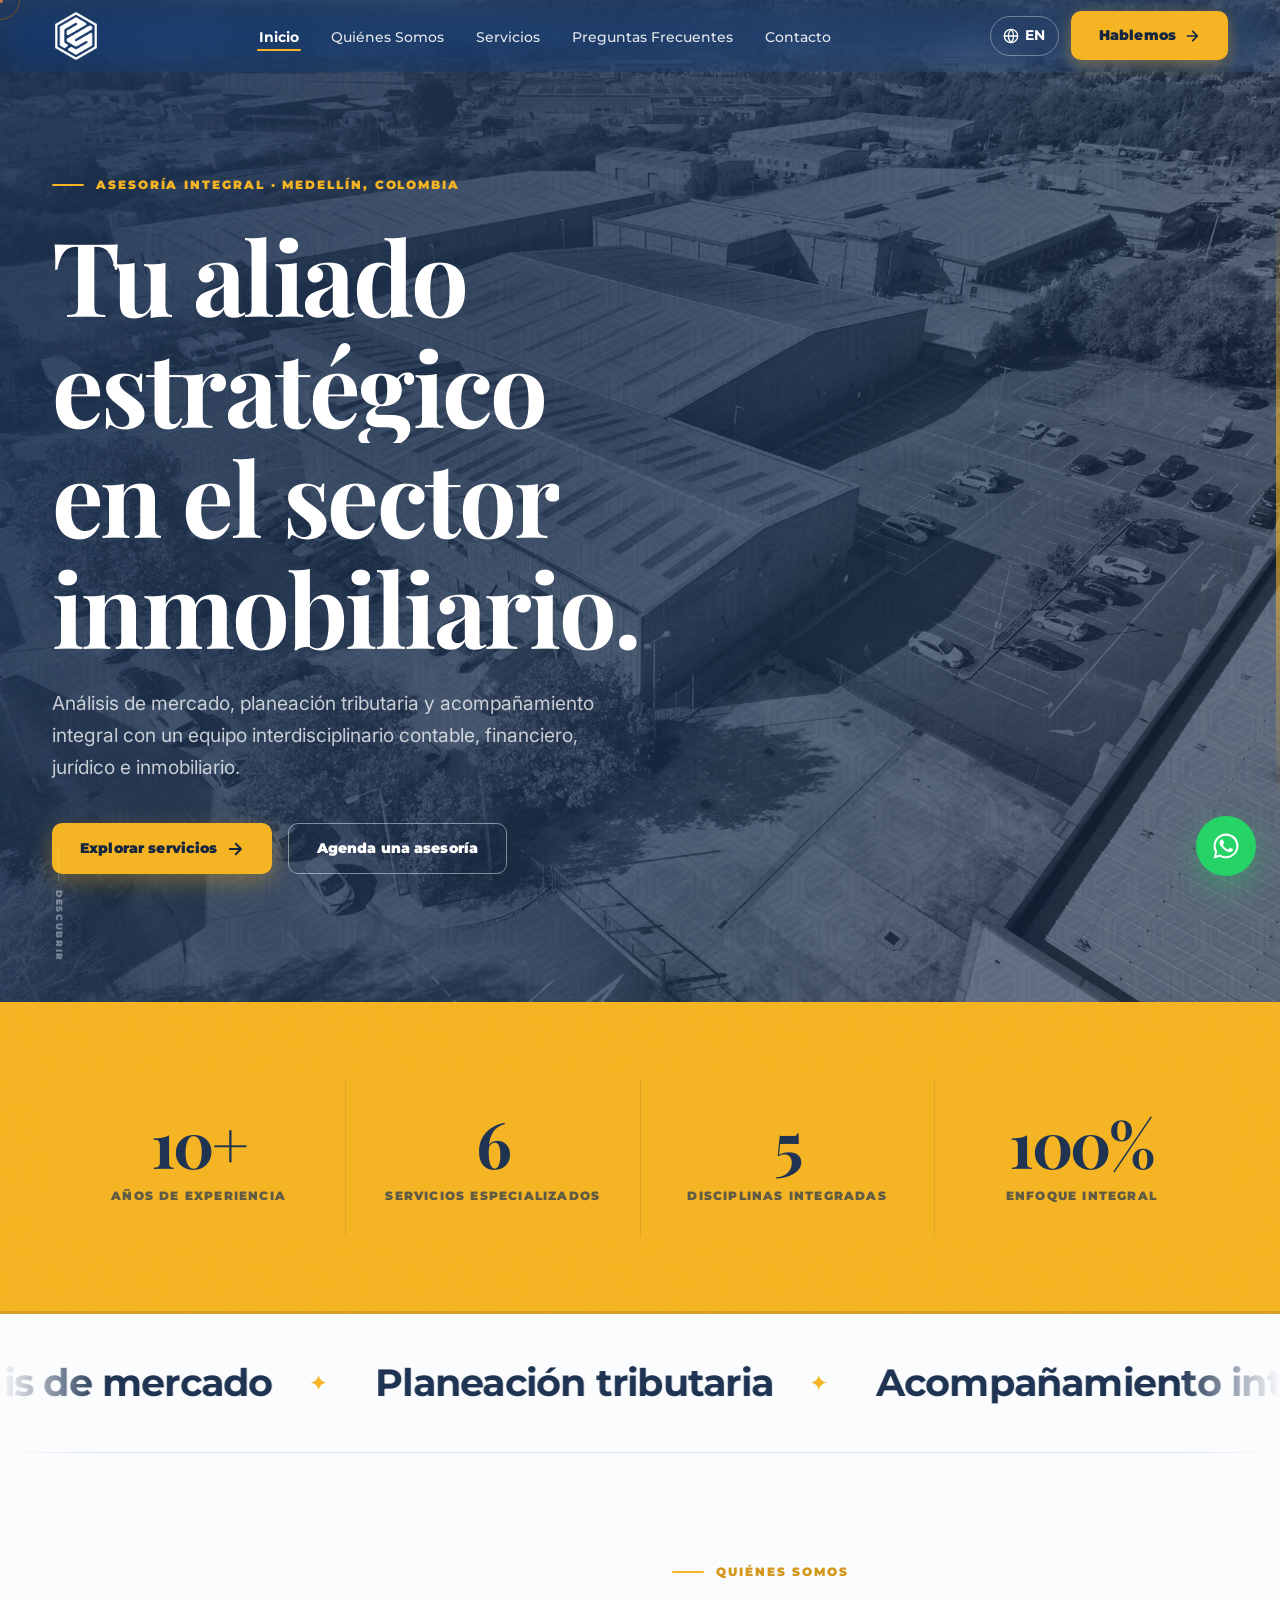
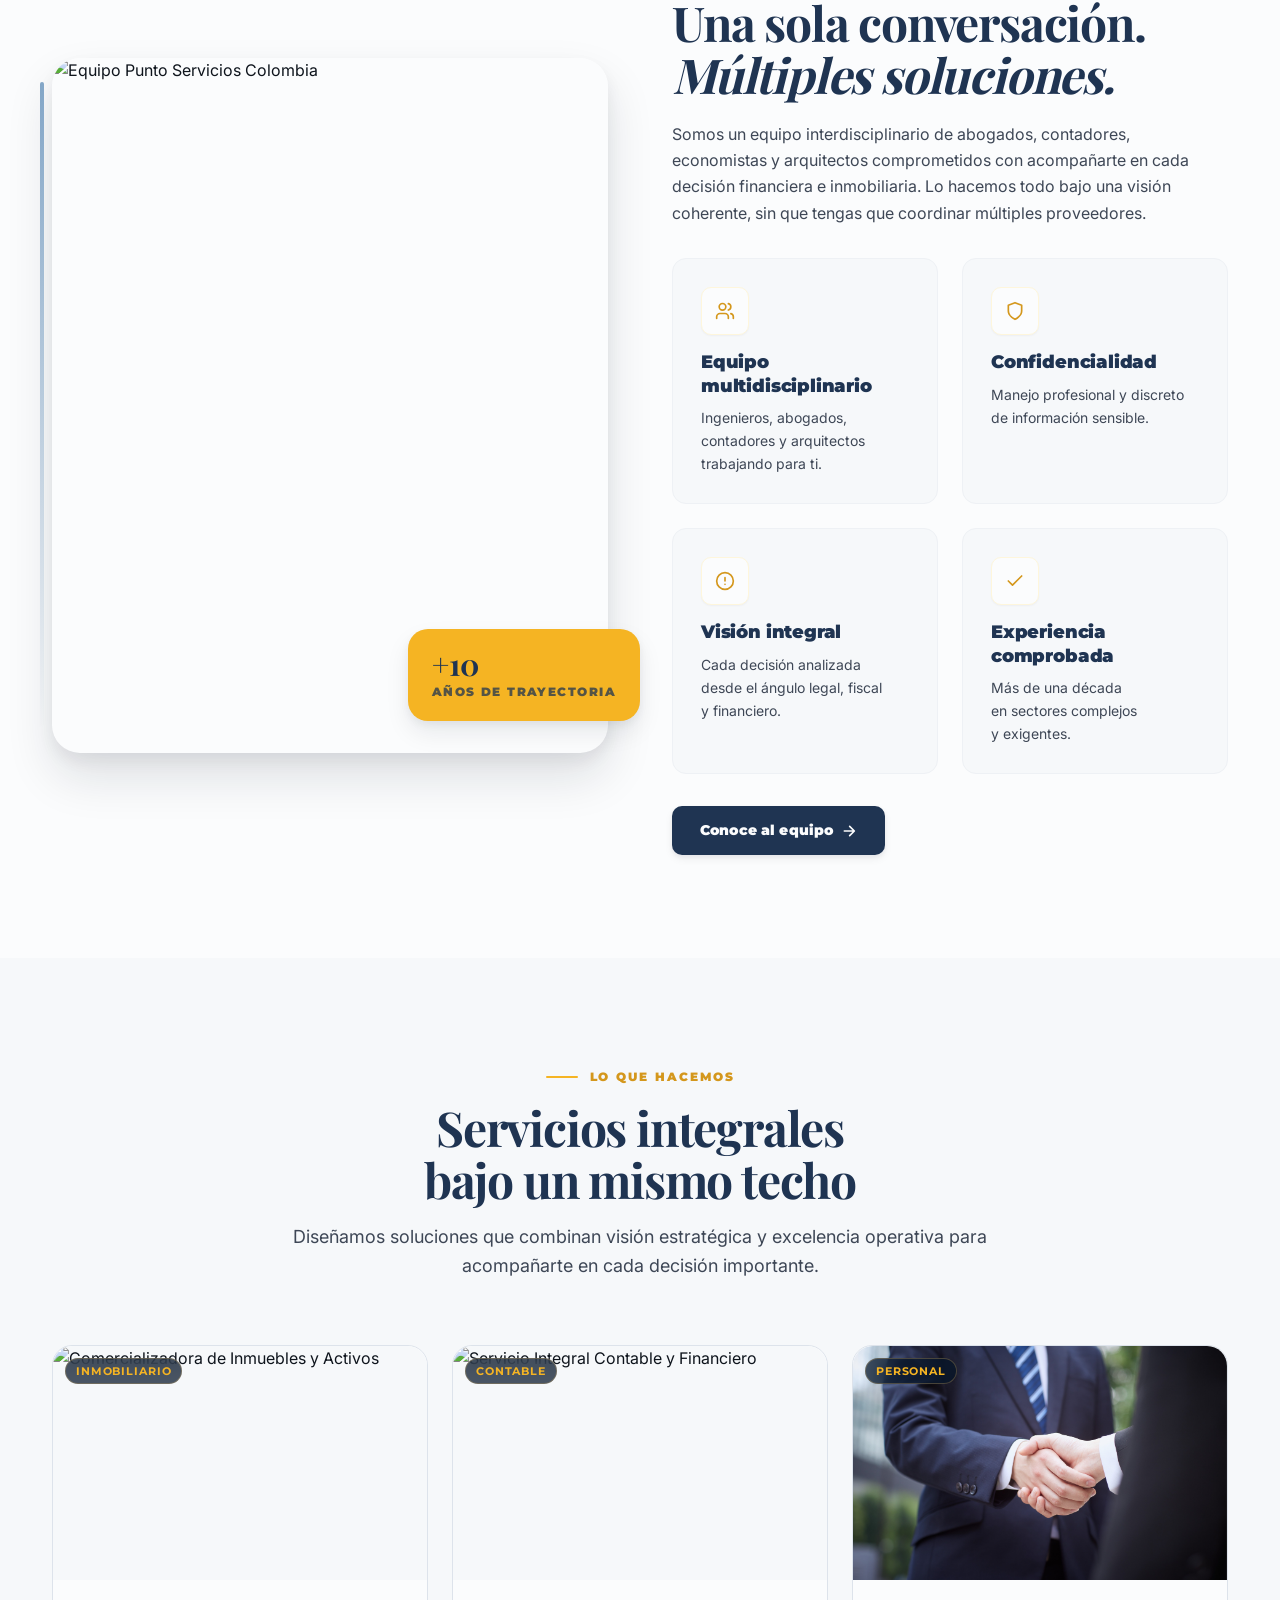
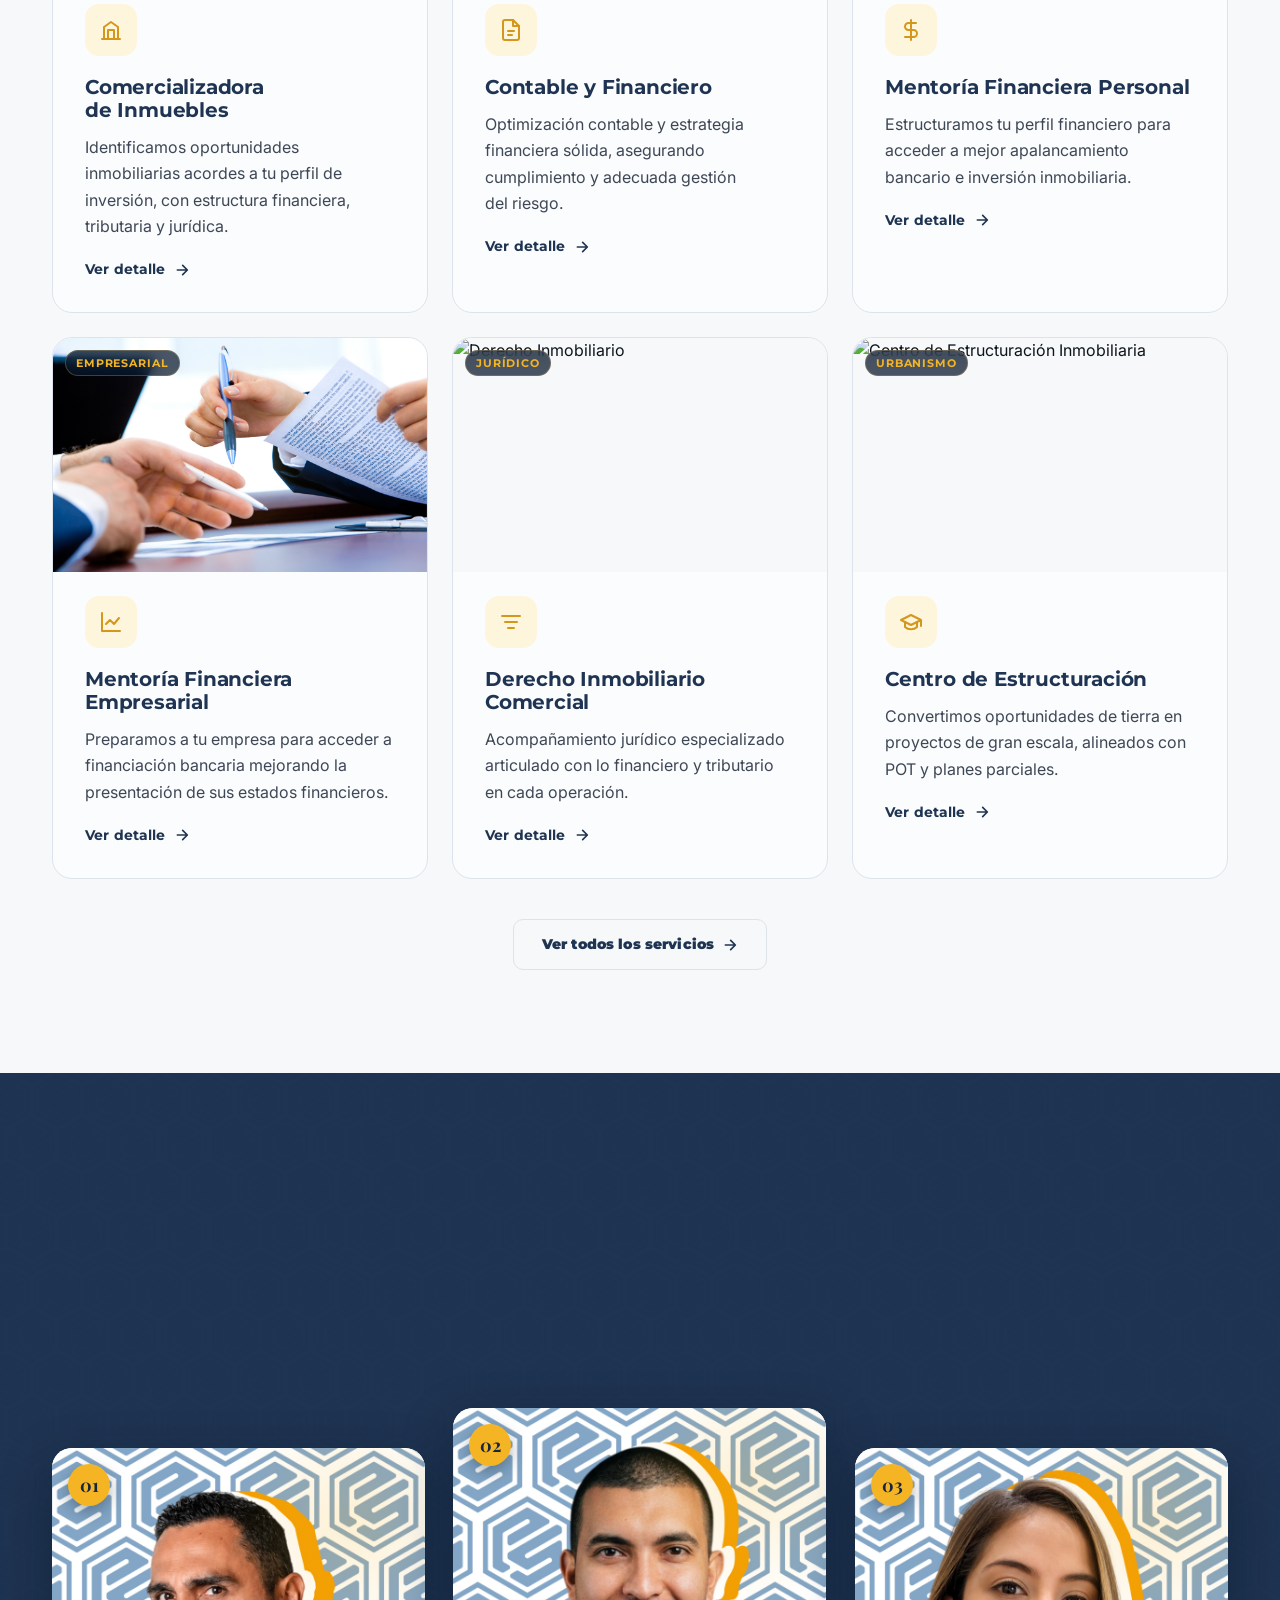
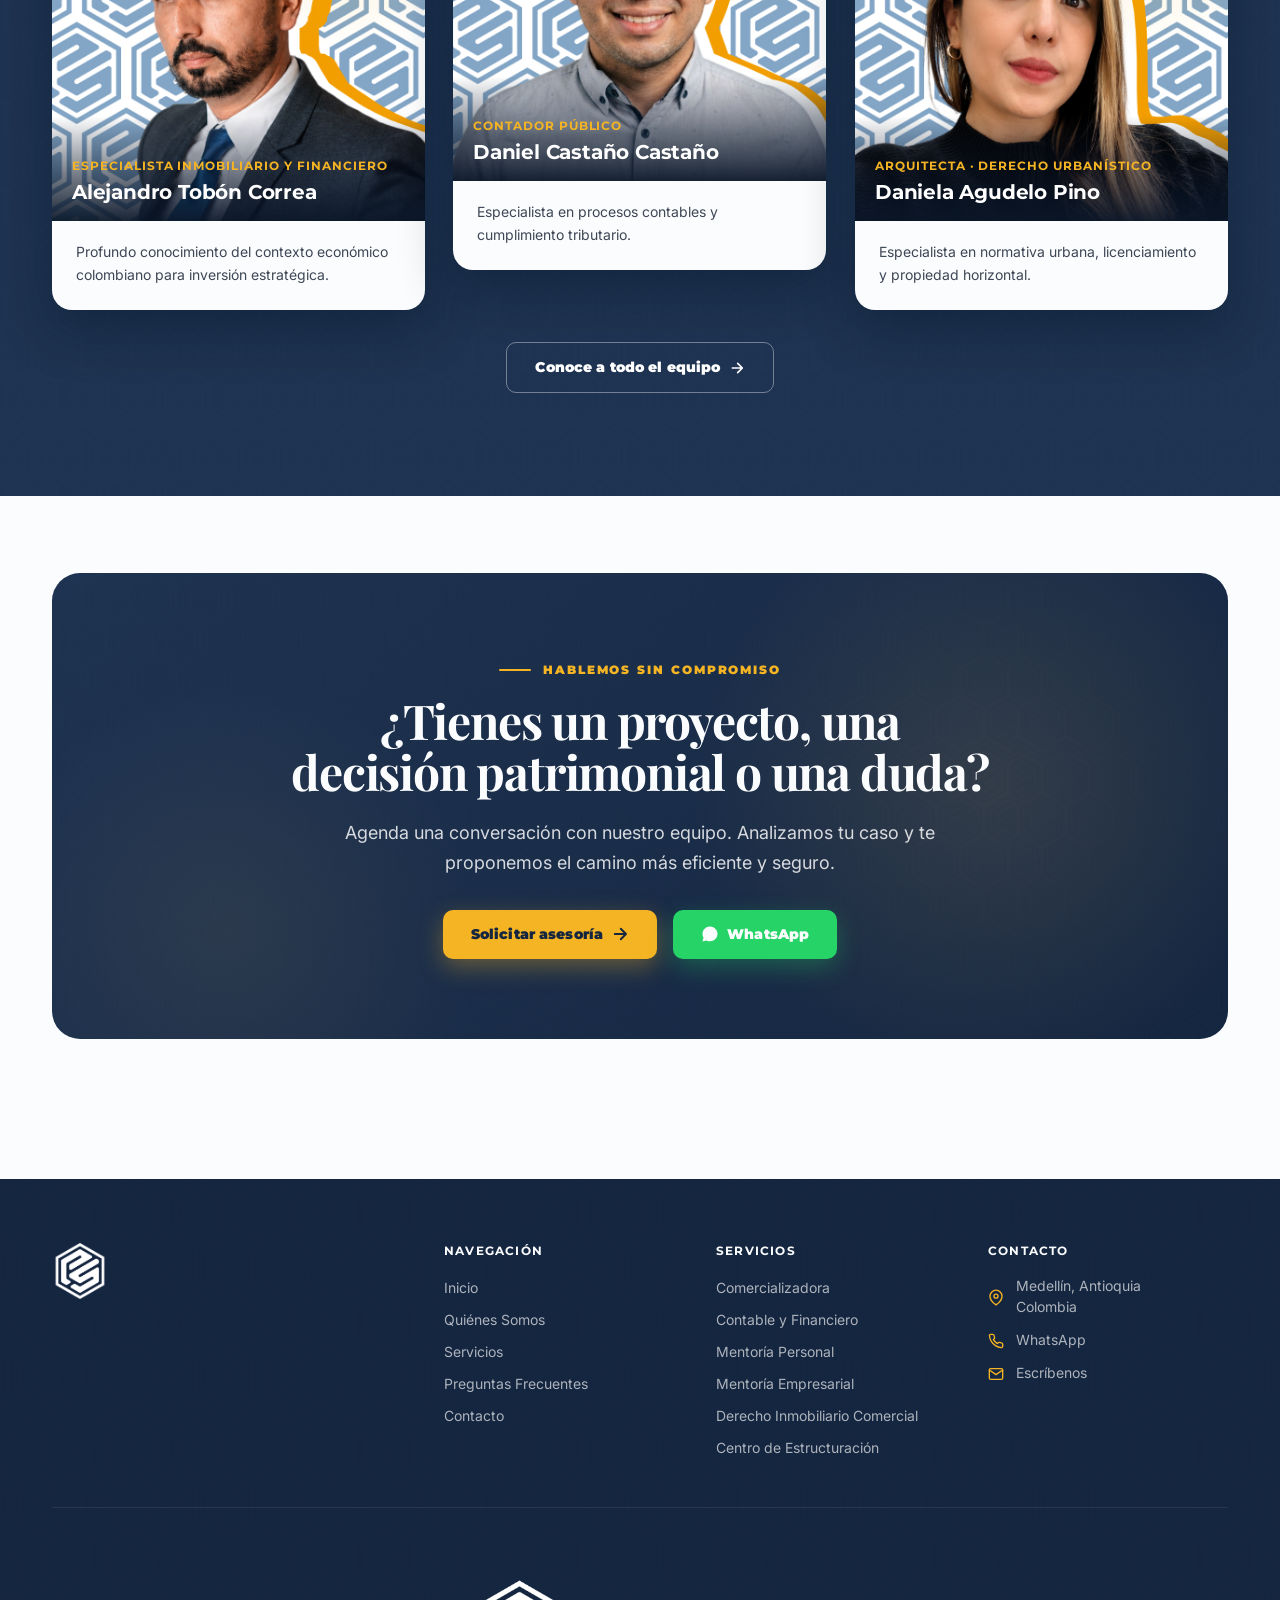
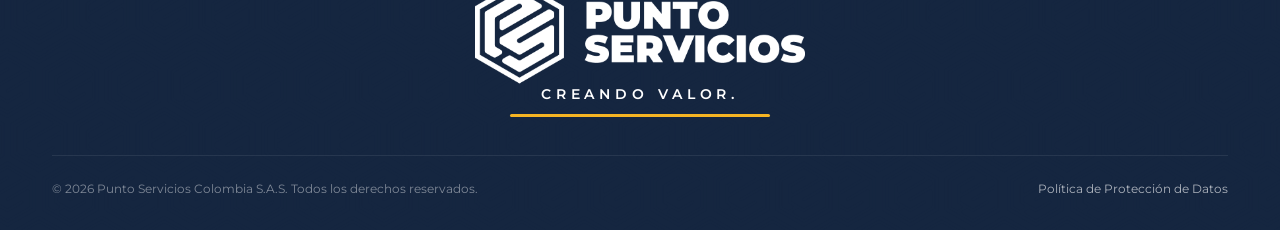
==== commit d51cbd8a: "Ajustes de cliente: banner footer, loader animado, fotos en servicios y renombrado Loader con logo+s" ====
--- a/index.html
+++ b/index.html
@@ -13,7 +13,8 @@
 <!-- ===== PAGE LOADER (logo libre, sin caja) ===== -->
 <div class="page-loader" id="page-loader" role="status" aria-live="polite" aria-label="Cargando">
   <div class="page-loader-inner">
-    <img src="assets/images/logos/isotipo-blanco.png" alt="Punto Servicios Colombia" class="page-loader-logo">
+    <img src="assets/images/logos/logo-blanco.png" alt="Punto Servicios Colombia" class="page-loader-logo">
+    <div class="page-loader-tagline">Creando valor.</div>
     <div class="page-loader-bar"><span></span></div>
   </div>
 </div>
@@ -157,14 +158,14 @@
       <span class="marquee-item">Acompañamiento integral</span>
       <span class="marquee-item">Inversión inmobiliaria</span>
       <span class="marquee-item">Estructuración financiera</span>
-      <span class="marquee-item">Derecho inmobiliario</span>
+      <span class="marquee-item">Derecho inmobiliario comercial</span>
       <span class="marquee-item">POT y planes parciales</span>
       <span class="marquee-item">Análisis de mercado</span>
       <span class="marquee-item">Planeación tributaria</span>
       <span class="marquee-item">Acompañamiento integral</span>
       <span class="marquee-item">Inversión inmobiliaria</span>
       <span class="marquee-item">Estructuración financiera</span>
-      <span class="marquee-item">Derecho inmobiliario</span>
+      <span class="marquee-item">Derecho inmobiliario comercial</span>
       <span class="marquee-item">POT y planes parciales</span>
     </div>
   </div>
@@ -360,7 +361,7 @@
             <div class="card-icon">
               <svg width="24" height="24" viewBox="0 0 24 24" fill="none" stroke="currentColor" stroke-width="2" stroke-linecap="round" stroke-linejoin="round"><path d="M3 6h18M6 12h12M9 18h6"/></svg>
             </div>
-            <h3 class="card-title" data-i18n="index.svc5.title">Derecho Inmobiliario</h3>
+            <h3 class="card-title" data-i18n="index.svc5.title">Derecho Inmobiliario Comercial</h3>
             <p class="card-desc" data-i18n="index.svc5.desc">Acompañamiento jurídico especializado articulado con lo financiero y tributario en cada operación.</p>
             <a class="card-link" href="servicios.html#derecho"><span data-i18n="common.see">Ver detalle</span>
               <svg width="16" height="16" viewBox="0 0 24 24" fill="none" stroke="currentColor" stroke-width="2.5" stroke-linecap="round" stroke-linejoin="round"><path d="M5 12h14M13 5l7 7-7 7"/></svg>
@@ -501,7 +502,6 @@
           alt="Punto Servicios Colombia"
           class="footer-logo"
         >
-        <p class="footer-slogan" data-i18n="footer.slogan">Creando valor.</p>
       </div>
 
       <div>
@@ -522,7 +522,7 @@
           <li><a href="servicios.html#contable" data-i18n="footer.svc.contable">Contable y Financiero</a></li>
           <li><a href="servicios.html#mentoria-personal" data-i18n="footer.svc.mentoriaPersonal">Mentoría Personal</a></li>
           <li><a href="servicios.html#mentoria-empresarial" data-i18n="footer.svc.mentoriaEmpresarial">Mentoría Empresarial</a></li>
-          <li><a href="servicios.html#derecho" data-i18n="footer.svc.derecho">Derecho Inmobiliario</a></li>
+          <li><a href="servicios.html#derecho" data-i18n="footer.svc.derecho">Derecho Inmobiliario Comercial</a></li>
           <li><a href="servicios.html#estructuracion" data-i18n="footer.svc.estructuracion">Centro de Estructuración</a></li>
         </ul>
       </div>
@@ -542,6 +542,12 @@
           <a href="contacto.html" data-i18n="footer.write">Escríbenos</a>
         </div>
       </div>
+    </div>
+
+    <div class="brand-banner">
+      <img src="assets/images/logos/logo-blanco.png" alt="Punto Servicios Colombia" class="brand-banner-logo">
+      <div class="brand-banner-tagline">Creando valor.</div>
+      <div class="brand-banner-line"></div>
     </div>
 
     <div class="footer-bottom">
--- a/assets/css/styles.css
+++ b/assets/css/styles.css
@@ -1759,6 +1759,20 @@
 .svc-visual-stats { display: grid; grid-template-columns: 1fr 1fr; gap: var(--space-4); padding-top: var(--space-6); border-top: 1px solid rgba(255,255,255,0.15); }
 .svc-visual-stats div h5 { font-family: var(--font-heading); font-size: var(--text-2xl); font-weight: 800; color: var(--color-accent); margin-bottom: 4px; }
 .svc-visual-stats div p { font-size: var(--text-xs); color: rgba(255,255,255,0.7); margin: 0; }
+
+/* Fotos de cada servicio (las mismas del inicio) como fondo del panel, con velo navy para legibilidad */
+#comercializadora .svc-visual,
+#contable .svc-visual,
+#mentoria-personal .svc-visual,
+#mentoria-empresarial .svc-visual,
+#derecho .svc-visual,
+#estructuracion .svc-visual { background-repeat: no-repeat; background-position: center; background-size: cover; }
+#comercializadora .svc-visual   { background-image: linear-gradient(150deg, rgba(10,22,41,0.86), rgba(20,38,64,0.74)), url('../images/photos/photo-03.png'); }
+#contable .svc-visual           { background-image: linear-gradient(150deg, rgba(10,22,41,0.86), rgba(20,38,64,0.74)), url('../images/photos/photo-04.png'); }
+#mentoria-personal .svc-visual  { background-image: linear-gradient(150deg, rgba(10,22,41,0.86), rgba(20,38,64,0.74)), url('../images/photos/photo-05.png'); }
+#mentoria-empresarial .svc-visual { background-image: linear-gradient(150deg, rgba(10,22,41,0.86), rgba(20,38,64,0.74)), url('../images/photos/photo-06.png'); }
+#derecho .svc-visual            { background-image: linear-gradient(150deg, rgba(10,22,41,0.86), rgba(20,38,64,0.74)), url('../images/photos/photo-09.png'); }
+#estructuracion .svc-visual     { background-image: linear-gradient(150deg, rgba(10,22,41,0.86), rgba(20,38,64,0.74)), url('../images/photos/photo-10.png'); }
 .svc-stage.svc-alt { background: var(--color-bg-alt); }
 
 /* ----- PROCESS TIMELINE ----- */
@@ -1785,33 +1799,57 @@
 }
 .page-loader-inner {
   display: flex; flex-direction: column;
-  align-items: center; gap: var(--space-7);
-}
-/* El logo se muestra íntegro, flotando libre sobre el fondo — sin contenedor ni gradiente */
+  align-items: center; gap: var(--space-4);
+}
+/* Logo completo (isotipo + PUNTO SERVICIOS), recortado a su banda para evitar el relleno transparente del PNG */
 .page-loader-logo {
-  width: clamp(96px, 18vw, 150px);
-  height: auto; display: block;
-  animation: loaderPulse 1.6s ease-in-out infinite;
-}
+  width: clamp(230px, 46vw, 350px);
+  aspect-ratio: 100 / 34;
+  object-fit: cover;
+  object-position: center;
+  display: block;
+  animation: loaderFade 1.8s ease-in-out infinite;
+}
+/* Slogan bajo el logo */
+.page-loader-tagline {
+  font-family: var(--font-heading);
+  font-size: clamp(0.7rem, 2.4vw, 0.92rem);
+  font-weight: 600;
+  letter-spacing: 0.34em;
+  text-transform: uppercase;
+  color: #fff;
+  margin-top: -0.25rem;
+}
+/* Línea amarilla animada: se dibuja de izquierda a derecha y vuelve */
 .page-loader-bar {
-  width: 140px; height: 3px;
+  width: clamp(160px, 34vw, 230px);
+  height: 3px;
   border-radius: var(--radius-full);
-  background: rgba(255,255,255,0.16);
+  background: rgba(255,255,255,0.14);
   overflow: hidden;
+  margin-top: var(--space-1);
 }
 .page-loader-bar span {
-  display: block; height: 100%; width: 40%;
+  display: block; height: 100%; width: 100%;
   border-radius: var(--radius-full);
   background: var(--color-accent);
-  animation: loaderBar 1.1s ease-in-out infinite;
+  transform: scaleX(0);
+  transform-origin: left center;
+  animation: loaderLine 1.5s ease-in-out infinite;
 }
 /* Estados controlados por JS */
 body.loaded .page-loader { opacity: 0; visibility: hidden; pointer-events: none; }
 body.page-leaving .page-loader { opacity: 1; visibility: visible; pointer-events: all; }
-@keyframes loaderPulse { 0%,100% { opacity: 0.6; transform: scale(0.97); } 50% { opacity: 1; transform: scale(1); } }
-@keyframes loaderBar { 0% { transform: translateX(-130%); } 100% { transform: translateX(360%); } }
+@keyframes loaderFade { 0%,100% { opacity: 0.85; } 50% { opacity: 1; } }
+@keyframes loaderLine {
+  0%   { transform: scaleX(0); transform-origin: left center; }
+  45%  { transform: scaleX(1); transform-origin: left center; }
+  55%  { transform: scaleX(1); transform-origin: right center; }
+  100% { transform: scaleX(0); transform-origin: right center; }
+}
 @media (prefers-reduced-motion: reduce) {
-  .page-loader-logo, .page-loader-bar span { animation: none; }
+  .page-loader-logo { animation: none; }
+  .page-loader-bar span { animation: none; transform: scaleX(1); }
   .page-loader { transition: none; }
 }
 
@@ -2135,6 +2173,38 @@
   .section-team .team-grid > :nth-child(3) { margin-top: var(--space-10); }
 }
 
+/* ----- BANNER DE MARCA EN EL PIE DE PÁGINA (logo + slogan + línea amarilla animada) ----- */
+.brand-banner {
+  display: flex; flex-direction: column; align-items: center;
+  text-align: center;
+  padding: clamp(2.5rem, 6vw, 4.25rem) var(--space-6) clamp(1.5rem, 3vw, 2.5rem);
+  margin-top: var(--space-8);
+  border-top: 1px solid rgba(255,255,255,0.08);
+}
+.brand-banner-logo {
+  width: clamp(220px, 42vw, 330px);
+  aspect-ratio: 100 / 34;
+  object-fit: cover; object-position: center;
+  display: block;
+}
+.brand-banner-tagline {
+  font-family: var(--font-heading);
+  font-size: clamp(0.7rem, 2.2vw, 0.9rem);
+  font-weight: 600; letter-spacing: 0.34em; text-transform: uppercase;
+  color: #fff; margin-top: -0.25rem;
+}
+.brand-banner-line {
+  width: clamp(180px, 36vw, 260px); height: 3px; border-radius: 2px;
+  background: var(--color-accent);
+  transform: scaleX(0); transform-origin: left center;
+  transition: transform 1s var(--ease-out) 0.15s;
+  margin-top: var(--space-2);
+}
+.brand-banner-line.drawn { transform: scaleX(1); }
+@media (prefers-reduced-motion: reduce) {
+  .brand-banner-line { transform: scaleX(1); transition: none; }
+}
+
 .gsap-init { visibility: hidden; }
 .gsap-ready { visibility: visible; }
 @media (prefers-reduced-motion: reduce) { .gsap-init { visibility: visible; } }
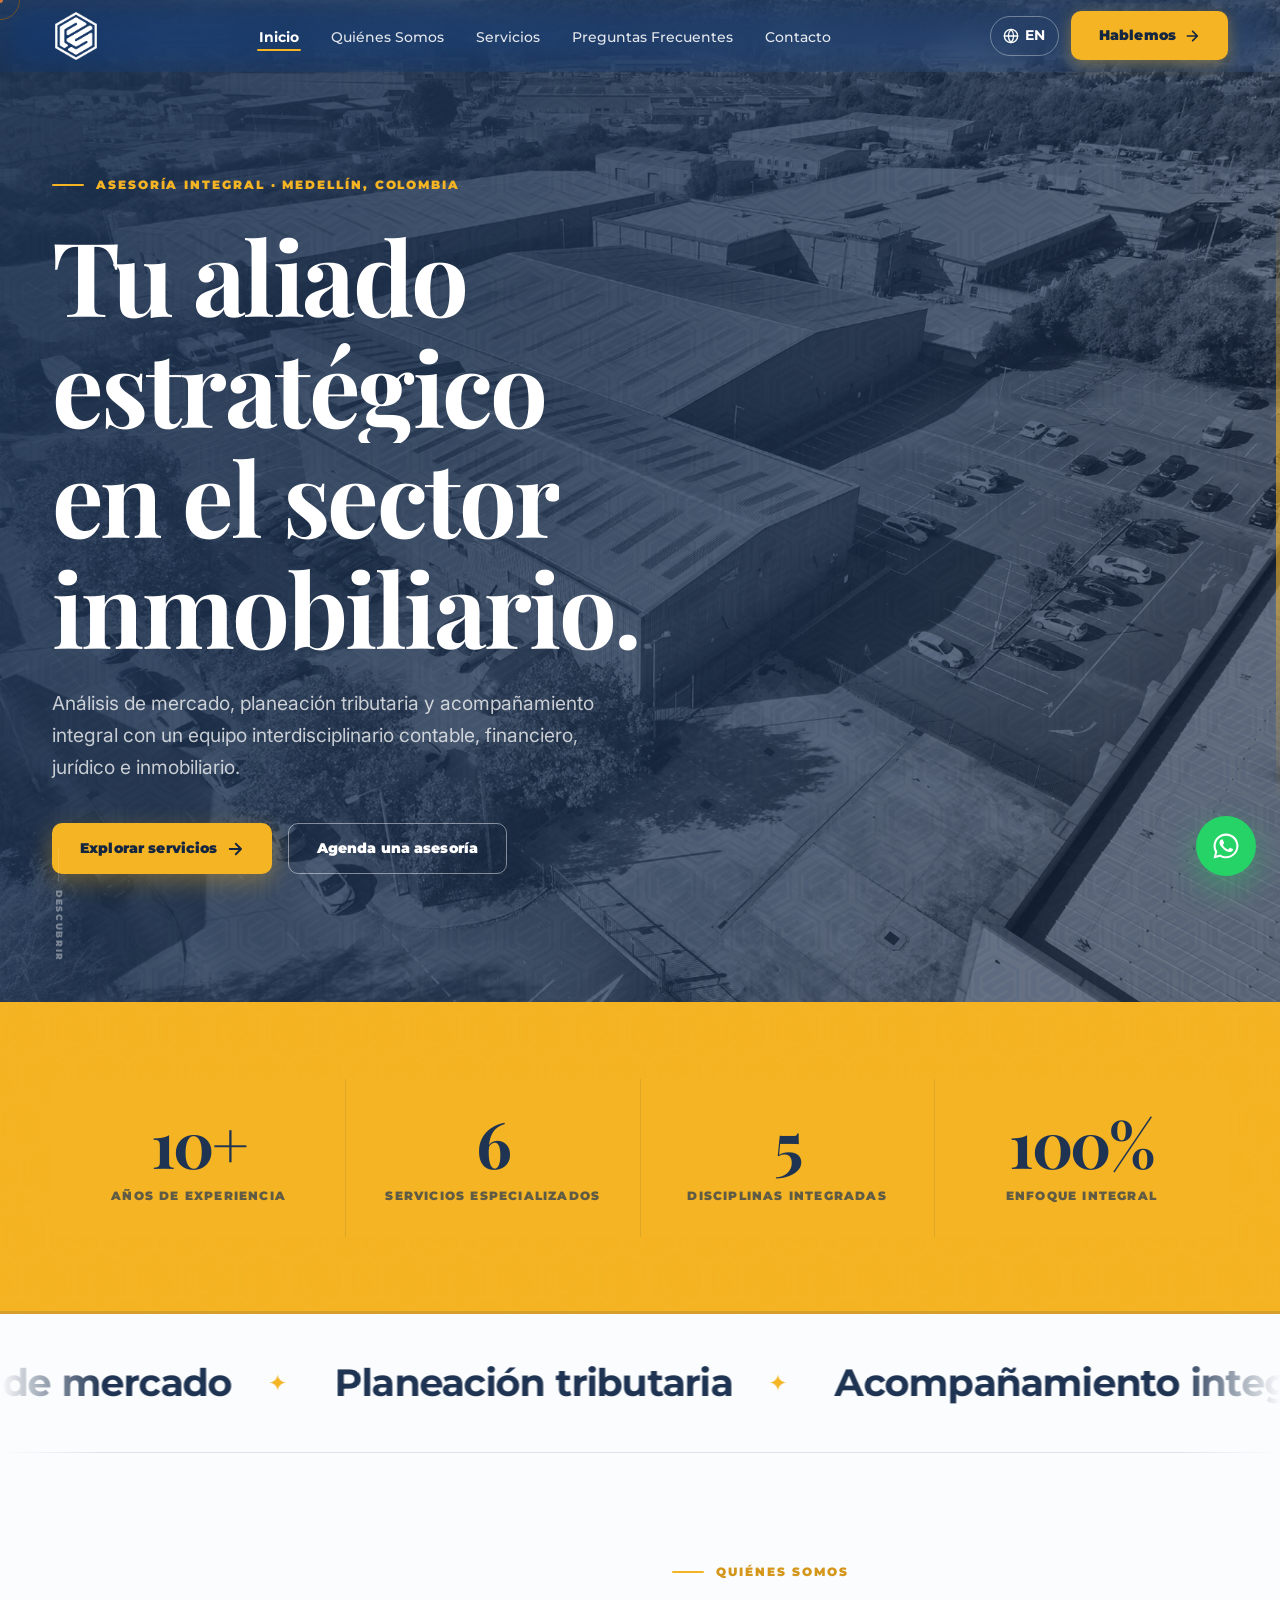
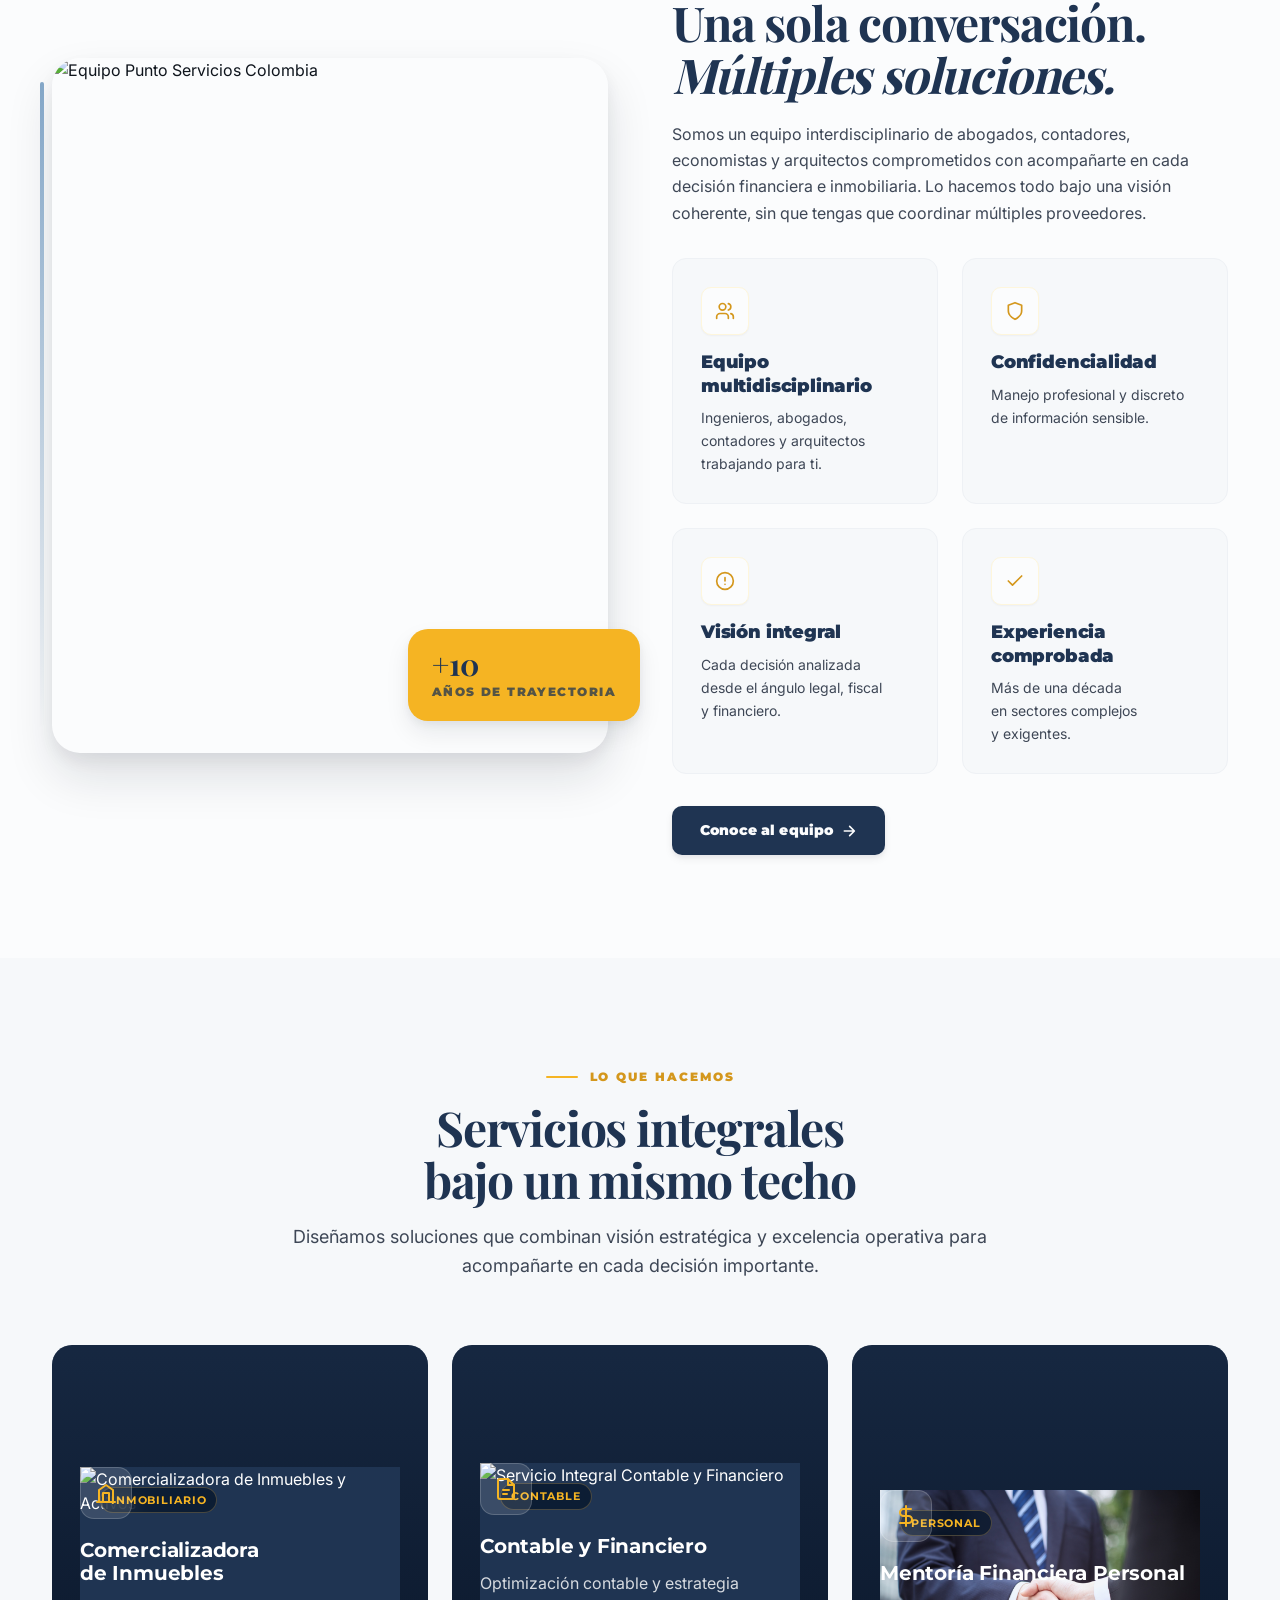
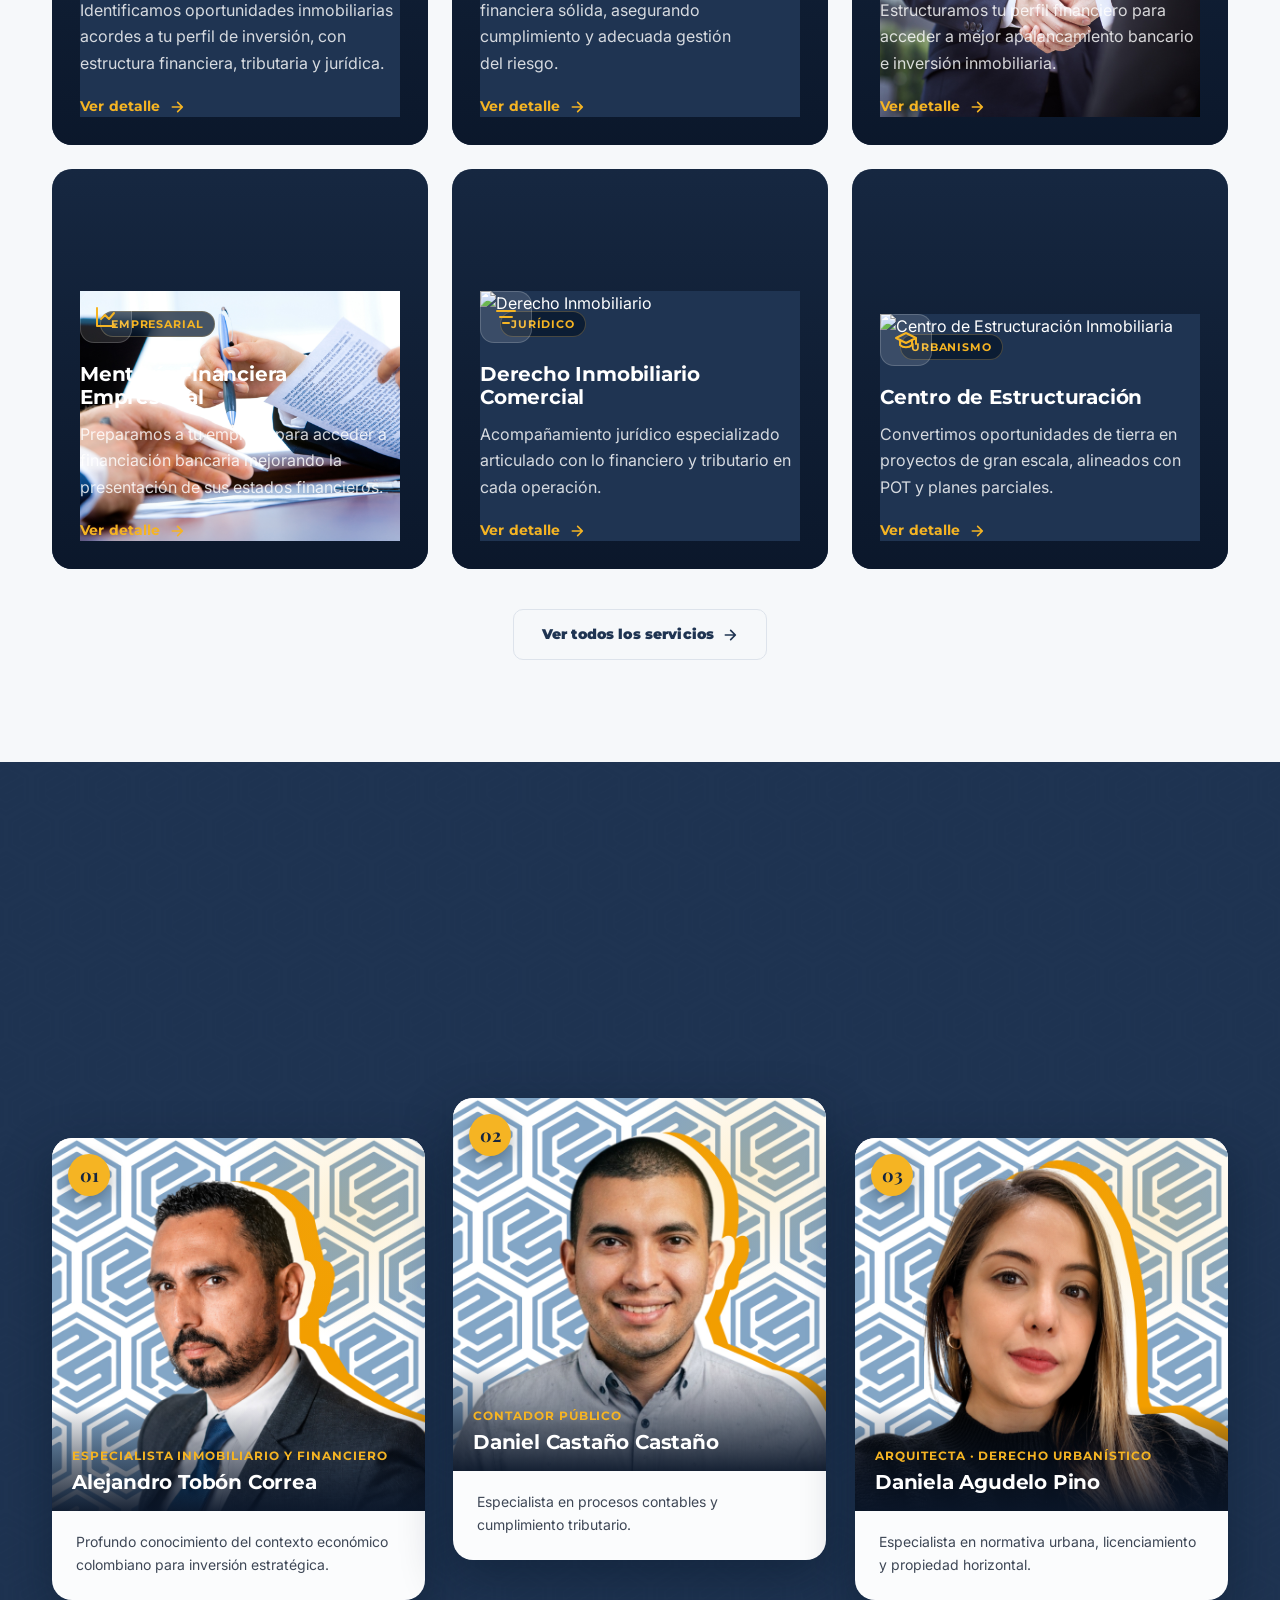
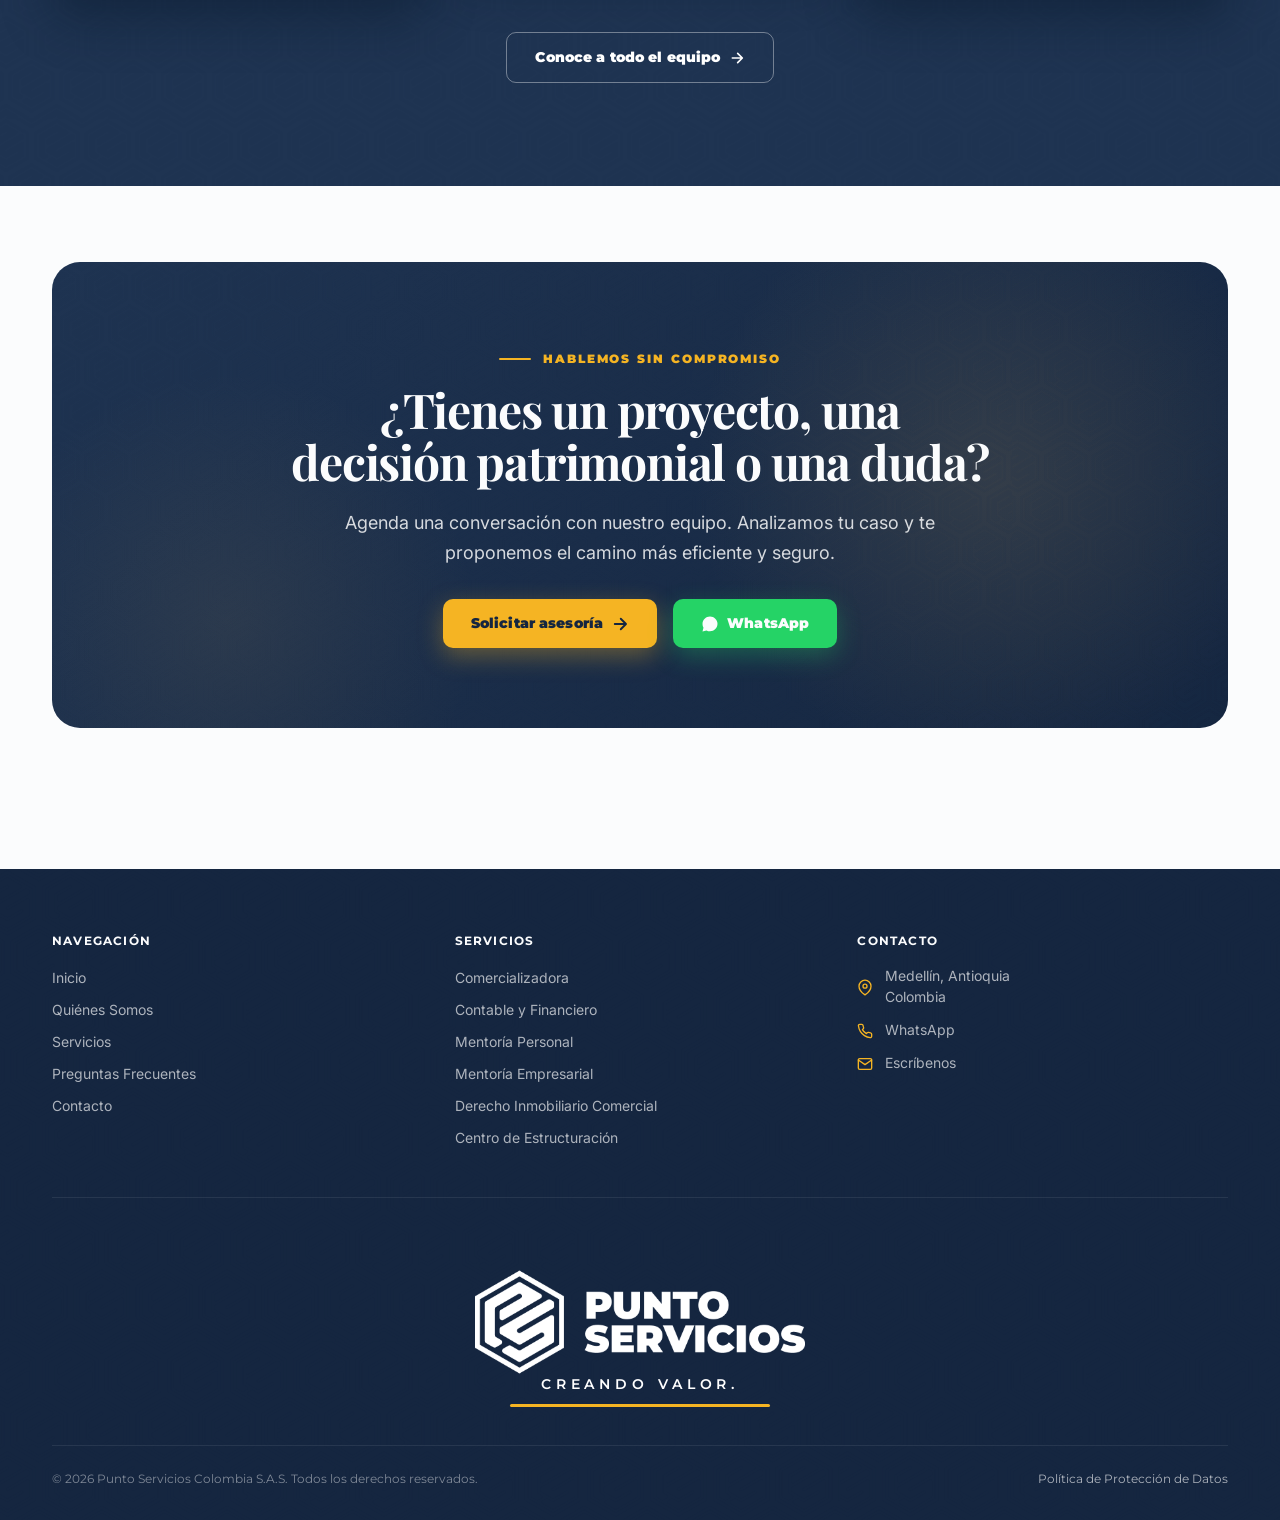
==== commit 2548c0d7: "Ajustes de cliente: rediseno servicios inicio, footer sin logo, mapa centrado, limpieza Tarjetas de " ====
--- a/index.html
+++ b/index.html
@@ -497,14 +497,6 @@
   <div class="container">
     <div class="footer-grid">
       <div>
-        <img
-          src="assets/images/logos/isotipo-blanco.png"
-          alt="Punto Servicios Colombia"
-          class="footer-logo"
-        >
-      </div>
-
-      <div>
         <h5 data-i18n="footer.navTitle">Navegación</h5>
         <ul>
           <li><a href="index.html" data-i18n="nav.home">Inicio</a></li>
--- a/assets/css/styles.css
+++ b/assets/css/styles.css
@@ -1426,7 +1426,7 @@
 }
 .footer-grid {
   display: grid;
-  grid-template-columns: 1.5fr 1fr 1fr 1fr;
+  grid-template-columns: 1fr 1fr 1fr;
   gap: var(--space-8);
   margin-bottom: var(--space-12);
 }
@@ -2205,6 +2205,47 @@
   .brand-banner-line { transform: scaleX(1); transition: none; }
 }
 
+/* ===== SERVICIOS (inicio): mismo tratamiento que la pagina de servicios (foto de fondo + velo navy + texto overlay) ===== */
+.services-grid .card {
+  position: relative;
+  overflow: hidden;
+  border: none;
+  background: var(--color-primary);
+  color: #fff;
+  min-height: 400px;
+  padding: var(--space-7);
+  justify-content: flex-end;       /* contenido hacia abajo, sobre la foto */
+  isolation: isolate;
+}
+/* La foto pasa a ser el fondo del panel completo */
+.services-grid .card .card-media {
+  position: absolute; inset: 0;
+  margin: 0; aspect-ratio: auto;
+  border-radius: 0;
+  z-index: -2;
+  background: var(--color-primary);
+}
+.services-grid .card .card-media img {
+  width: 100%; height: 100%; object-fit: cover; display: block;
+  transition: transform 600ms var(--ease-out);
+}
+@media (hover: hover) { .services-grid .card:hover .card-media img { transform: scale(1.05); } }
+/* Velo navy para que el texto blanco sea legible */
+.services-grid .card::before {
+  content: ''; position: absolute; inset: 0; z-index: -1;
+  background: linear-gradient(to top, rgba(10,22,41,0.95) 0%, rgba(10,22,41,0.72) 48%, rgba(10,22,41,0.42) 100%);
+}
+.services-grid .card .card-tag { top: var(--space-5); left: var(--space-5); }
+.services-grid .card .card-icon {
+  background: rgba(255,255,255,0.12);
+  color: var(--color-accent);
+  border: 1px solid rgba(255,255,255,0.18);
+}
+.services-grid .card .card-title { color: #fff; }
+.services-grid .card .card-desc { color: rgba(255,255,255,0.82); }
+.services-grid .card .card-link { color: var(--color-accent); margin-top: var(--space-5); }
+.services-grid .card .card-media-cta { display: none; }  /* el CTA flotante ya no aplica en este formato */
+
 .gsap-init { visibility: hidden; }
 .gsap-ready { visibility: visible; }
 @media (prefers-reduced-motion: reduce) { .gsap-init { visibility: visible; } }
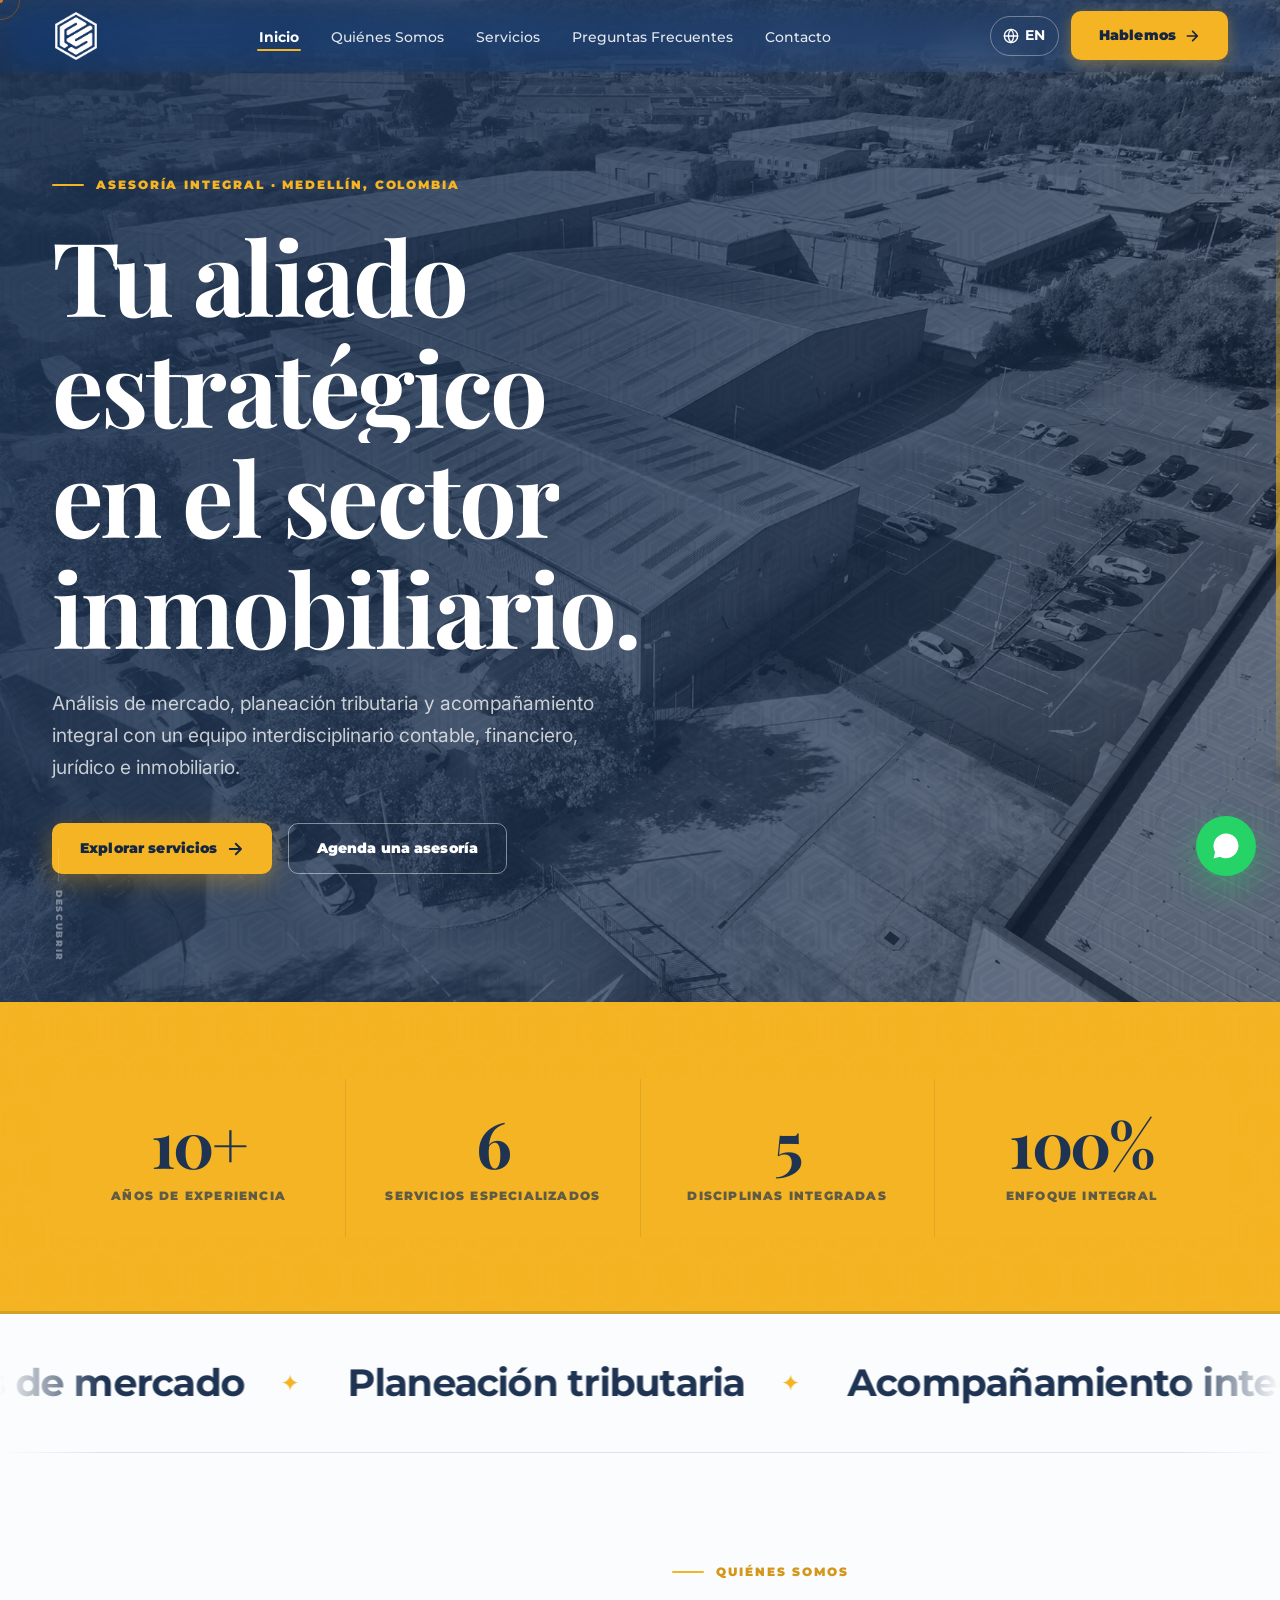
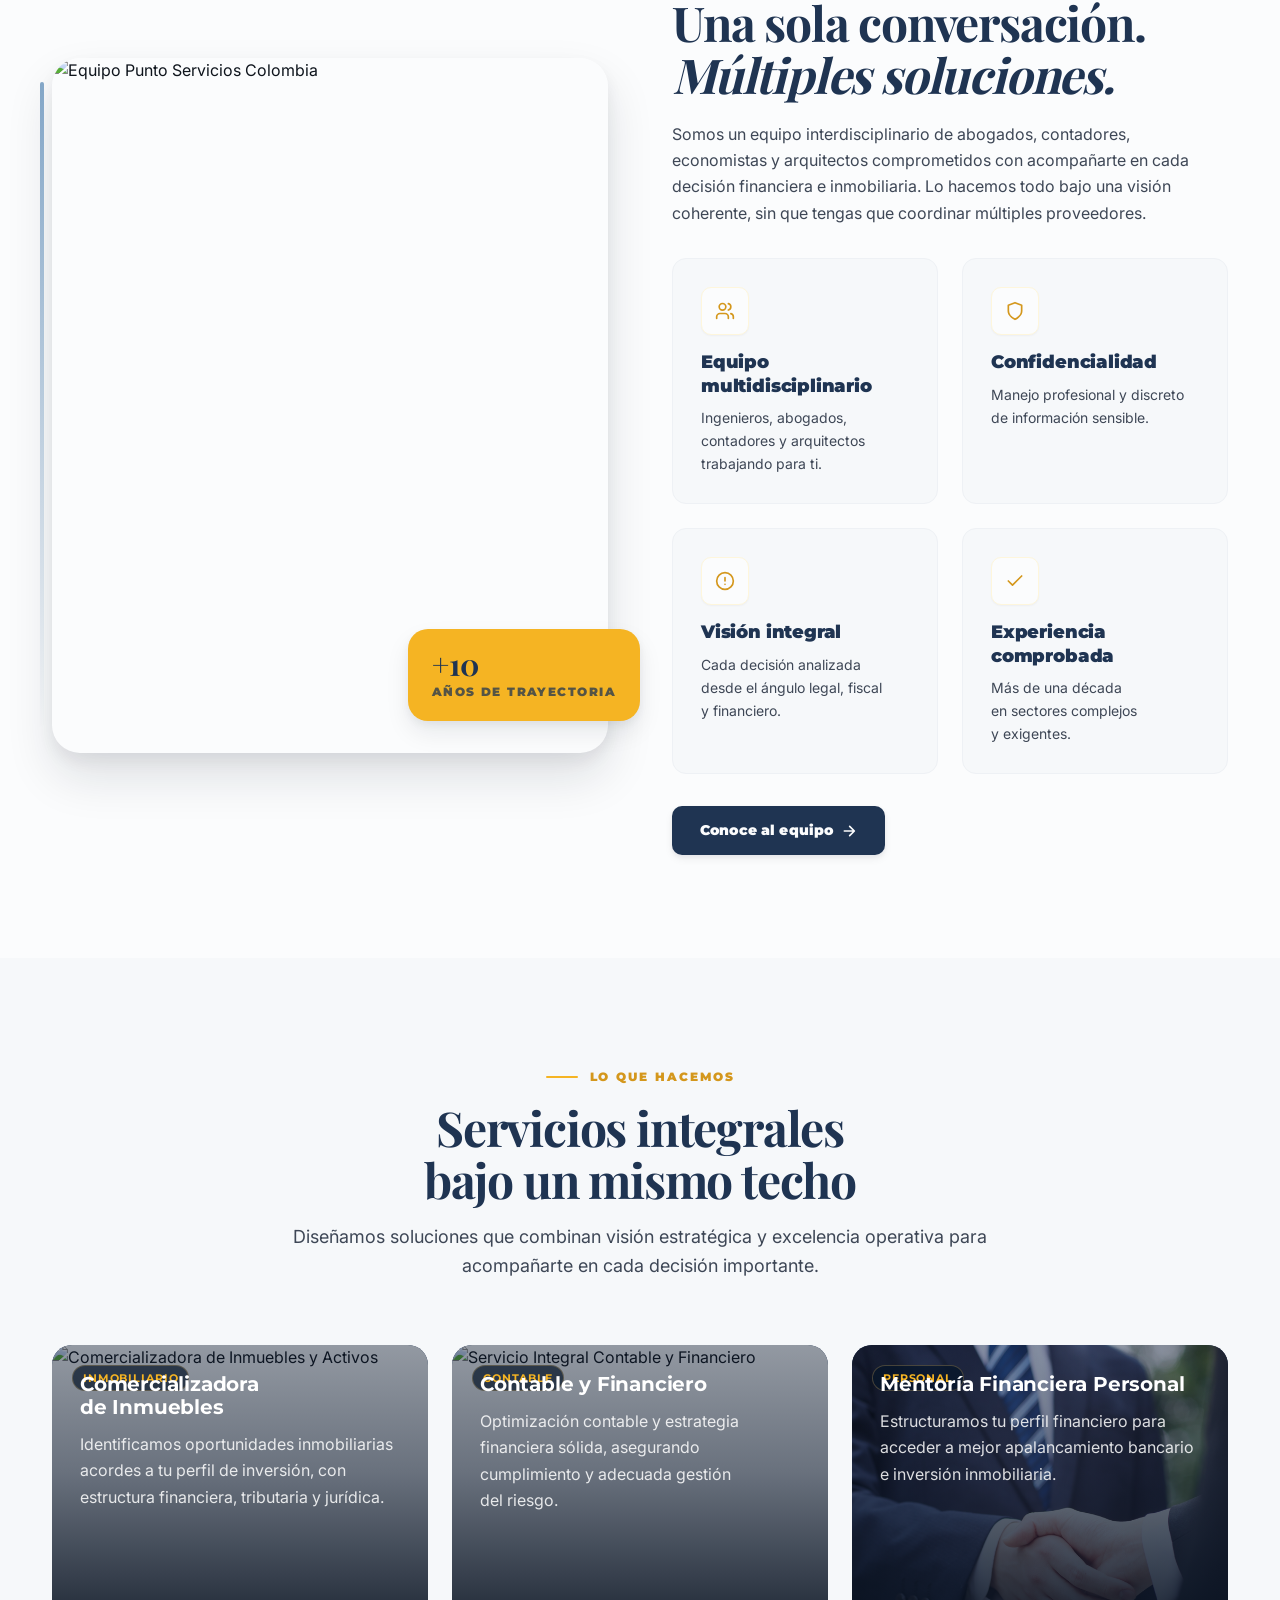
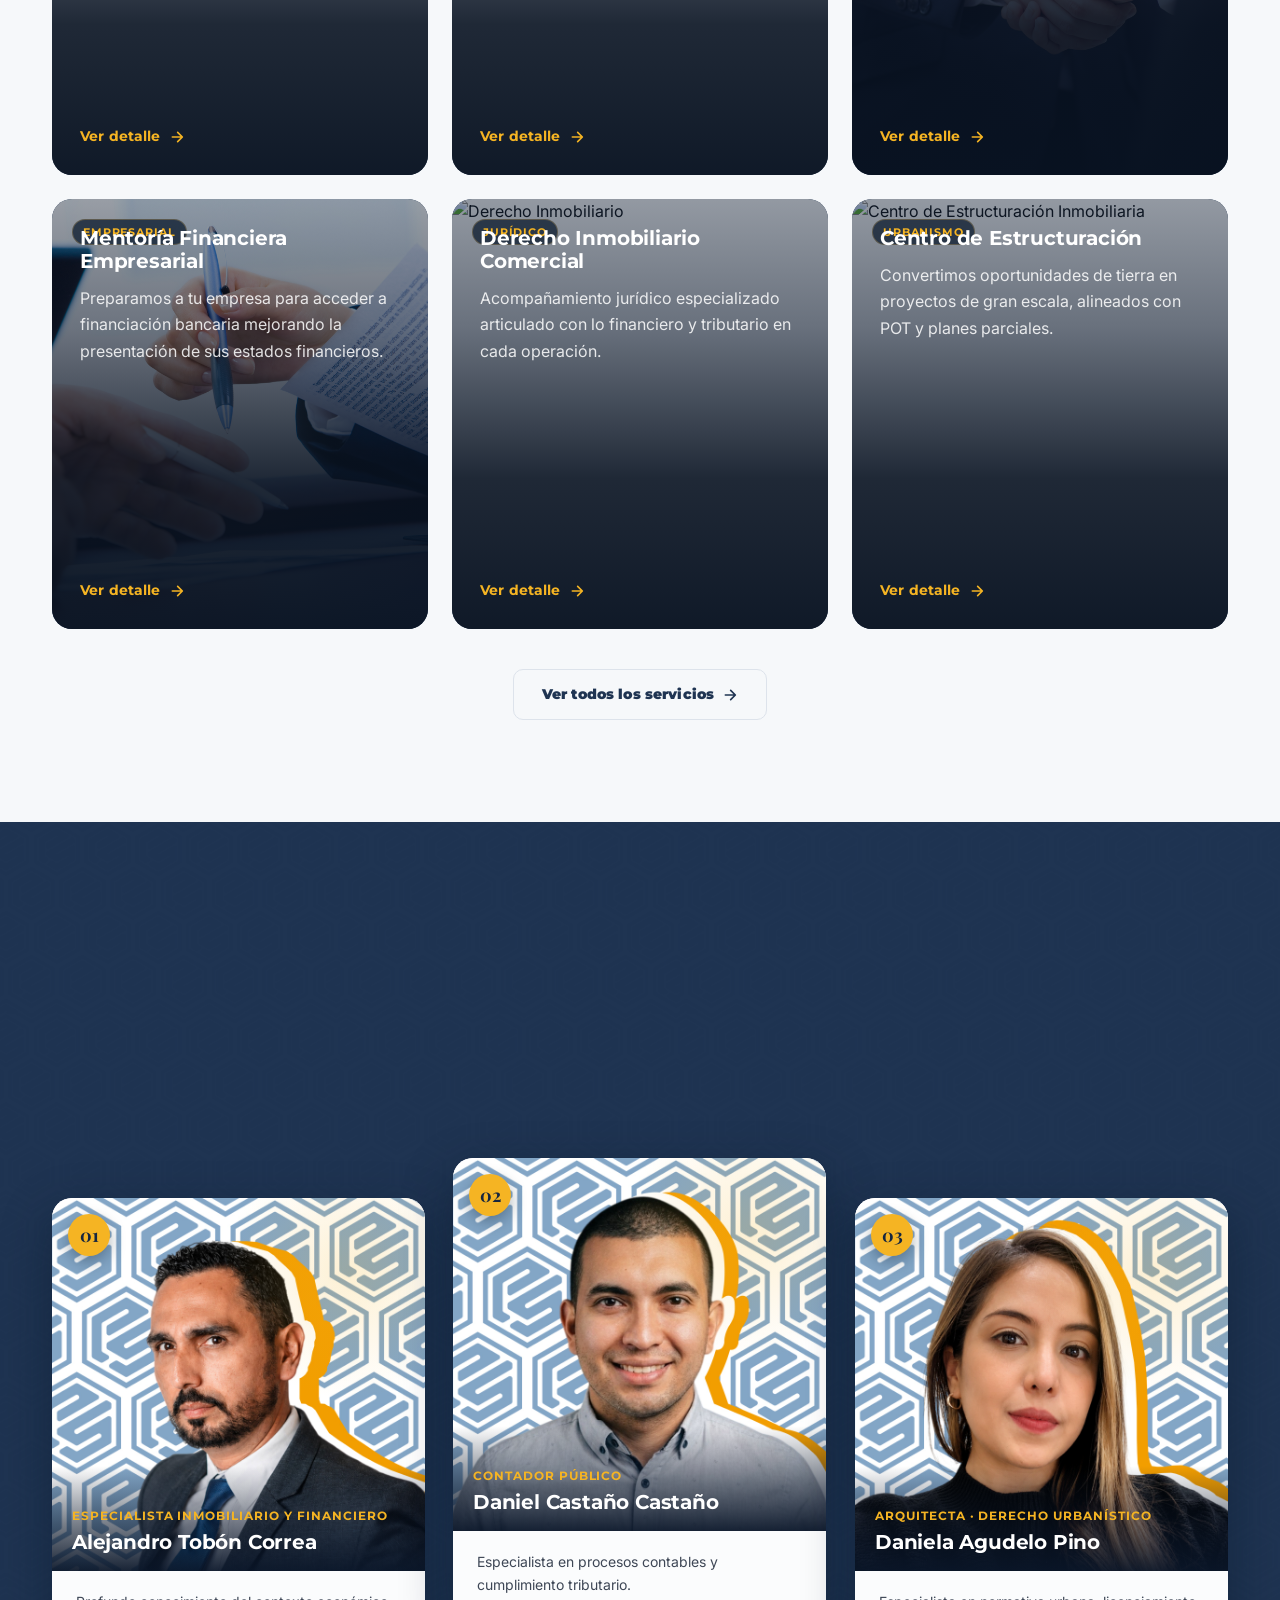
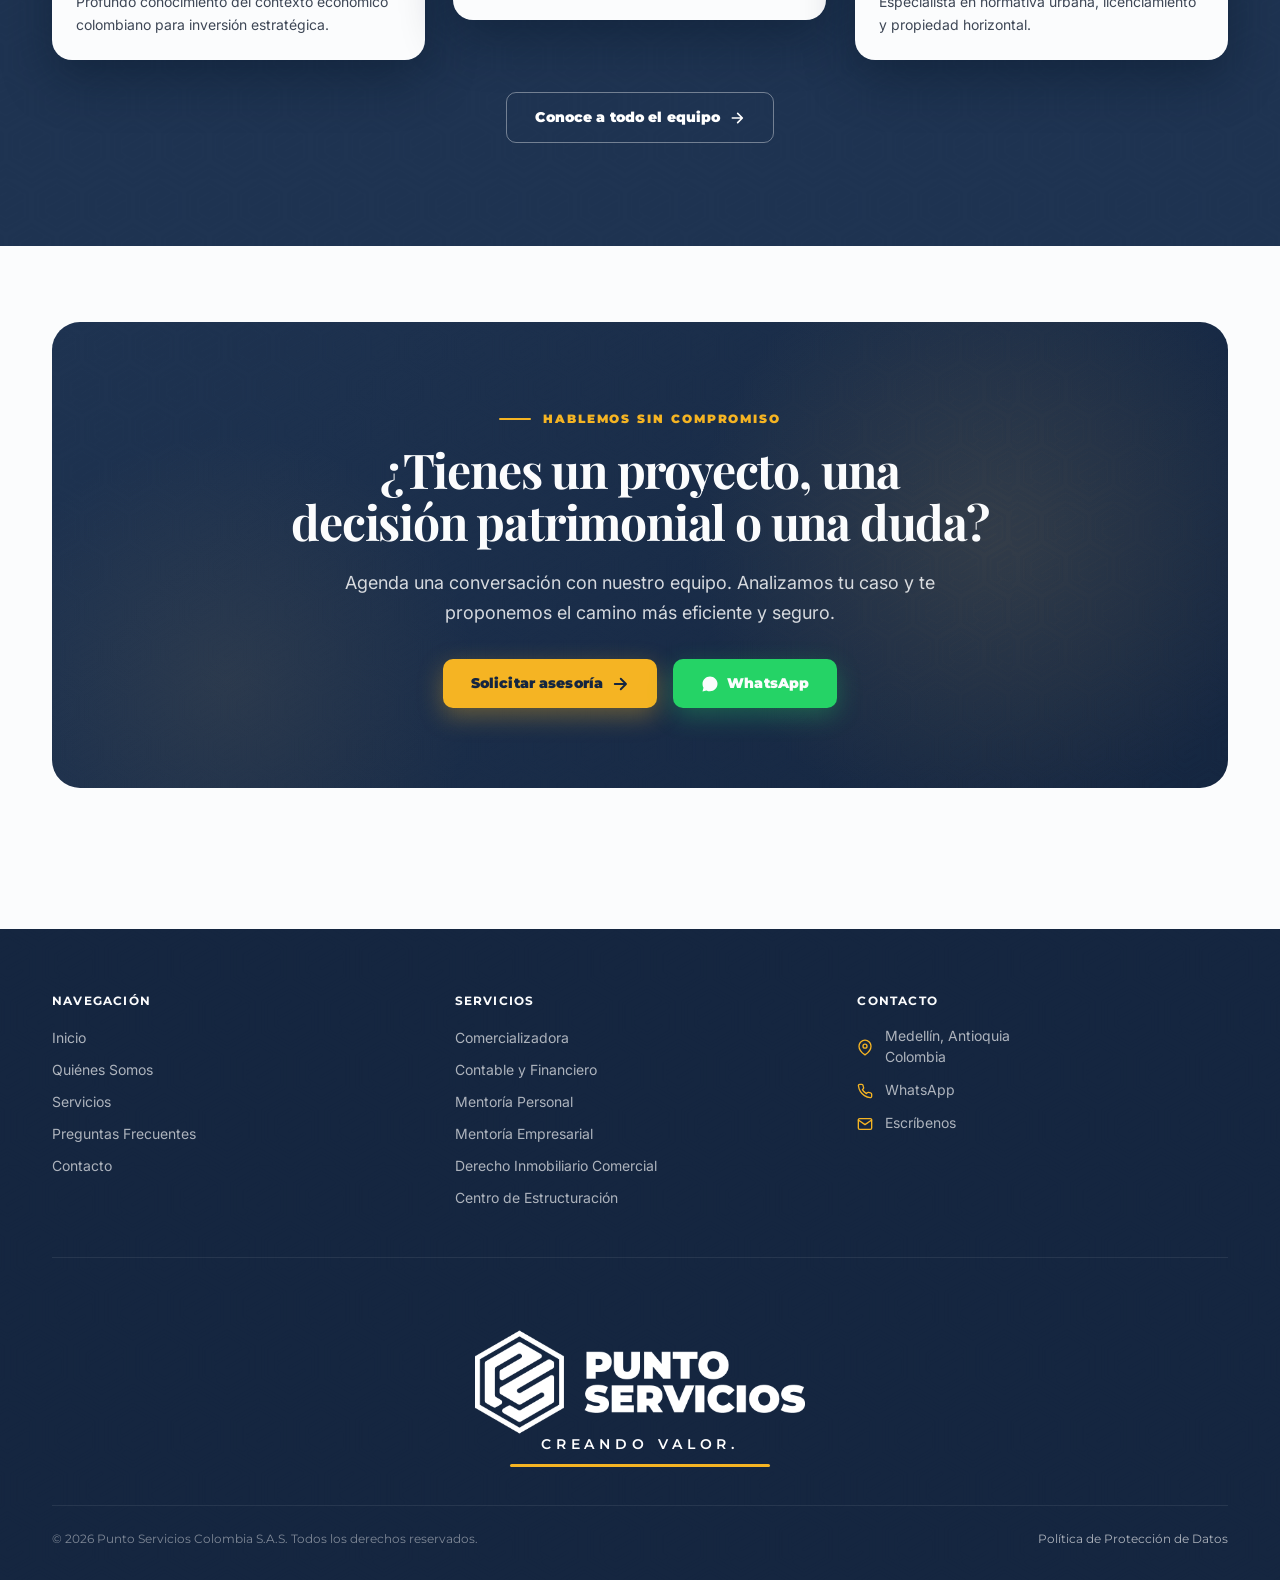
==== commit 4161dea1: "Feedback cliente: servicios sin icono sobrepuesto, orden movil consistente, sin mapa, WhatsApp unifi" ====
--- a/index.html
+++ b/index.html
@@ -69,7 +69,7 @@
     </button>
     <a href="contacto.html" class="btn btn-primary" data-i18n="mobile.contact">Contáctanos</a>
     <a href="https://wa.link/asflya" class="btn btn-whatsapp" target="_blank" rel="noopener">
-      <svg width="18" height="18" viewBox="0 0 24 24" fill="currentColor"><path d="M17.5 14.4c-.3-.1-1.7-.8-2-.9-.3-.1-.4-.1-.6.1-.2.3-.7.9-.8 1.1-.2.2-.3.2-.6.1-.3-.1-1.2-.5-2.3-1.4-.9-.7-1.4-1.7-1.6-2-.2-.3 0-.5.1-.6.1-.1.3-.3.4-.5.1-.2.2-.3.3-.5.1-.2 0-.4 0-.5 0-.1-.6-1.5-.9-2.1-.2-.5-.5-.4-.6-.4h-.5c-.2 0-.5.1-.7.3-.2.3-.9.9-.9 2.2 0 1.3.9 2.5 1.1 2.7.1.2 1.9 2.9 4.6 4.1.6.3 1.1.4 1.5.5.6.2 1.2.2 1.6.1.5-.1 1.7-.7 1.9-1.3.2-.7.2-1.2.1-1.3 0-.1-.2-.2-.5-.3zM12 2C6.5 2 2 6.5 2 12c0 1.7.5 3.4 1.3 4.9L2 22l5.3-1.4c1.4.8 3 1.2 4.7 1.2 5.5 0 10-4.5 10-10S17.5 2 12 2zm0 18.2c-1.5 0-3-.4-4.3-1.2l-.3-.2-3.2.8.9-3.1-.2-.3C4.1 14.9 3.7 13.5 3.7 12c0-4.6 3.7-8.3 8.3-8.3s8.3 3.7 8.3 8.3-3.7 8.2-8.3 8.2z"/></svg>
+      <svg width="18" height="18" viewBox="0 0 24 24" fill="currentColor"><path d="M17.5 14.4c-.3-.1-1.7-.8-2-.9-.3-.1-.4-.1-.6.1-.2.3-.7.9-.8 1.1-.2.2-.3.2-.6.1-.3-.1-1.2-.5-2.3-1.4-.9-.7-1.4-1.7-1.6-2-.2-.3 0-.5.1-.6.1-.1.3-.3.4-.5.1-.2.2-.3.3-.5.1-.2 0-.4 0-.5 0-.1-.6-1.5-.9-2.1-.2-.5-.5-.4-.6-.4h-.5c-.2 0-.5.1-.7.3-.2.3-.9.9-.9 2.2 0 1.3.9 2.5 1.1 2.7.1.2 1.9 2.9 4.6 4.1.6.3 1.1.4 1.5.5.6.2 1.2.2 1.6.1.5-.1 1.7-.7 1.9-1.3.2-.7.2-1.2.1-1.3 0-.1-.2-.2-.5-.3zM12 2C6.5 2 2 6.5 2 12c0 1.7.5 3.4 1.3 4.9L2 22l5.3-1.4c1.4.8 3 1.2 4.7 1.2 5.5 0 10-4.5 10-10S17.5 2 12 2z"/></svg>
       WhatsApp
     </a>
   </div>
@@ -551,7 +551,7 @@
 
 <!-- ===== FLOATING WHATSAPP ===== -->
 <a href="https://wa.link/asflya" target="_blank" rel="noopener" class="whatsapp-fab" aria-label="Contactar por WhatsApp">
-  <svg width="30" height="30" viewBox="0 0 24 24" fill="currentColor"><path d="M17.5 14.4c-.3-.1-1.7-.8-2-.9-.3-.1-.4-.1-.6.1-.2.3-.7.9-.8 1.1-.2.2-.3.2-.6.1-.3-.1-1.2-.5-2.3-1.4-.9-.7-1.4-1.7-1.6-2-.2-.3 0-.5.1-.6.1-.1.3-.3.4-.5.1-.2.2-.3.3-.5.1-.2 0-.4 0-.5 0-.1-.6-1.5-.9-2.1-.2-.5-.5-.4-.6-.4h-.5c-.2 0-.5.1-.7.3-.2.3-.9.9-.9 2.2 0 1.3.9 2.5 1.1 2.7.1.2 1.9 2.9 4.6 4.1.6.3 1.1.4 1.5.5.6.2 1.2.2 1.6.1.5-.1 1.7-.7 1.9-1.3.2-.7.2-1.2.1-1.3 0-.1-.2-.2-.5-.3zM12 2C6.5 2 2 6.5 2 12c0 1.7.5 3.4 1.3 4.9L2 22l5.3-1.4c1.4.8 3 1.2 4.7 1.2 5.5 0 10-4.5 10-10S17.5 2 12 2zm0 18.2c-1.5 0-3-.4-4.3-1.2l-.3-.2-3.2.8.9-3.1-.2-.3C4.1 14.9 3.7 13.5 3.7 12c0-4.6 3.7-8.3 8.3-8.3s8.3 3.7 8.3 8.3-3.7 8.2-8.3 8.2z"/></svg>
+  <svg width="30" height="30" viewBox="0 0 24 24" fill="currentColor"><path d="M17.5 14.4c-.3-.1-1.7-.8-2-.9-.3-.1-.4-.1-.6.1-.2.3-.7.9-.8 1.1-.2.2-.3.2-.6.1-.3-.1-1.2-.5-2.3-1.4-.9-.7-1.4-1.7-1.6-2-.2-.3 0-.5.1-.6.1-.1.3-.3.4-.5.1-.2.2-.3.3-.5.1-.2 0-.4 0-.5 0-.1-.6-1.5-.9-2.1-.2-.5-.5-.4-.6-.4h-.5c-.2 0-.5.1-.7.3-.2.3-.9.9-.9 2.2 0 1.3.9 2.5 1.1 2.7.1.2 1.9 2.9 4.6 4.1.6.3 1.1.4 1.5.5.6.2 1.2.2 1.6.1.5-.1 1.7-.7 1.9-1.3.2-.7.2-1.2.1-1.3 0-.1-.2-.2-.5-.3zM12 2C6.5 2 2 6.5 2 12c0 1.7.5 3.4 1.3 4.9L2 22l5.3-1.4c1.4.8 3 1.2 4.7 1.2 5.5 0 10-4.5 10-10S17.5 2 12 2z"/></svg>
 </a>
 
 <script src="https://cdnjs.cloudflare.com/ajax/libs/gsap/3.12.5/gsap.min.js"></script>
--- a/assets/css/styles.css
+++ b/assets/css/styles.css
@@ -1728,7 +1728,12 @@
 .svc-stage { position: relative; padding-block: clamp(6rem,12vw,10rem); border-top: 1px solid var(--color-border); overflow: hidden; isolation: isolate; }
 .svc-stage:first-of-type { border-top: 0; }
 .svc-stage-inner { display: grid; grid-template-columns: 1.1fr 1fr; gap: clamp(2rem,5vw,5rem); align-items: center; }
-@media (max-width: 920px) { .svc-stage-inner { grid-template-columns: 1fr; } }
+@media (max-width: 920px) {
+  .svc-stage-inner { grid-template-columns: 1fr; }
+  /* Orden consistente en movil: siempre primero el texto, luego la imagen (sin importar el order:-1 de escritorio) */
+  .svc-stage-inner .svc-body { order: -1 !important; }
+  .svc-stage-inner .svc-visual { order: 0 !important; }
+}
 .svc-number { font-family: var(--font-heading); font-weight: 800; font-size: clamp(4rem,10vw,8rem); line-height: 1; color: transparent; -webkit-text-stroke: 1.5px var(--color-accent); letter-spacing: -0.04em; margin-bottom: var(--space-4); }
 .svc-title { font-size: clamp(2rem,4vw,3rem); margin-bottom: var(--space-6); }
 .svc-body p { font-size: var(--text-lg); margin-bottom: var(--space-4); }
@@ -2205,46 +2210,54 @@
   .brand-banner-line { transform: scaleX(1); transition: none; }
 }
 
-/* ===== SERVICIOS (inicio): mismo tratamiento que la pagina de servicios (foto de fondo + velo navy + texto overlay) ===== */
+/* ===== SERVICIOS (inicio): foto de fondo + velo navy + texto legible (estilo pagina de servicios) ===== */
 .services-grid .card {
   position: relative;
+  display: block;                 /* anula el flex base del .card */
   overflow: hidden;
   border: none;
+  padding: 0;
   background: var(--color-primary);
-  color: #fff;
-  min-height: 400px;
+  min-height: 430px;
+}
+/* El contenedor interno llena toda la tarjeta y es el contexto de posicionamiento de la foto */
+.services-grid .card .tilt-content {
+  position: relative;
+  min-height: 430px;
+  display: flex;
+  flex-direction: column;
+  justify-content: flex-end;      /* texto abajo, sobre la zona mas oscura del velo */
   padding: var(--space-7);
-  justify-content: flex-end;       /* contenido hacia abajo, sobre la foto */
-  isolation: isolate;
-}
-/* La foto pasa a ser el fondo del panel completo */
+}
+/* Foto de fondo que llena el panel completo */
 .services-grid .card .card-media {
   position: absolute; inset: 0;
   margin: 0; aspect-ratio: auto;
   border-radius: 0;
-  z-index: -2;
-  background: var(--color-primary);
+  z-index: 0;
 }
 .services-grid .card .card-media img {
   width: 100%; height: 100%; object-fit: cover; display: block;
-  transition: transform 600ms var(--ease-out);
-}
-@media (hover: hover) { .services-grid .card:hover .card-media img { transform: scale(1.05); } }
-/* Velo navy para que el texto blanco sea legible */
-.services-grid .card::before {
-  content: ''; position: absolute; inset: 0; z-index: -1;
-  background: linear-gradient(to top, rgba(10,22,41,0.95) 0%, rgba(10,22,41,0.72) 48%, rgba(10,22,41,0.42) 100%);
-}
-.services-grid .card .card-tag { top: var(--space-5); left: var(--space-5); }
-.services-grid .card .card-icon {
-  background: rgba(255,255,255,0.12);
-  color: var(--color-accent);
-  border: 1px solid rgba(255,255,255,0.18);
-}
+  transition: transform 700ms var(--ease-out);
+}
+@media (hover: hover) { .services-grid .card:hover .card-media img { transform: scale(1.06); } }
+/* Velo navy sobre la foto (debajo del texto) */
+.services-grid .card .card-media::after {
+  content: ''; position: absolute; inset: 0;
+  background: linear-gradient(to top, rgba(8,18,33,0.97) 0%, rgba(8,18,33,0.9) 35%, rgba(10,22,41,0.6) 70%, rgba(10,22,41,0.42) 100%);
+}
+/* Etiqueta arriba, sobre el velo */
+.services-grid .card .card-tag { top: var(--space-5); left: var(--space-5); z-index: 3; }
+.services-grid .card .card-media-cta { display: none; }
+/* Contenido por encima de la foto y el velo */
+.services-grid .card .card-icon,
+.services-grid .card .card-title,
+.services-grid .card .card-desc,
+.services-grid .card .card-link { position: relative; z-index: 2; }
+.services-grid .card .card-icon { display: none; }  /* se quita: se sobreponia al titulo y el tag + titulo ya identifican el servicio */
 .services-grid .card .card-title { color: #fff; }
-.services-grid .card .card-desc { color: rgba(255,255,255,0.82); }
+.services-grid .card .card-desc { color: rgba(255,255,255,0.85); }
 .services-grid .card .card-link { color: var(--color-accent); margin-top: var(--space-5); }
-.services-grid .card .card-media-cta { display: none; }  /* el CTA flotante ya no aplica en este formato */
 
 .gsap-init { visibility: hidden; }
 .gsap-ready { visibility: visible; }
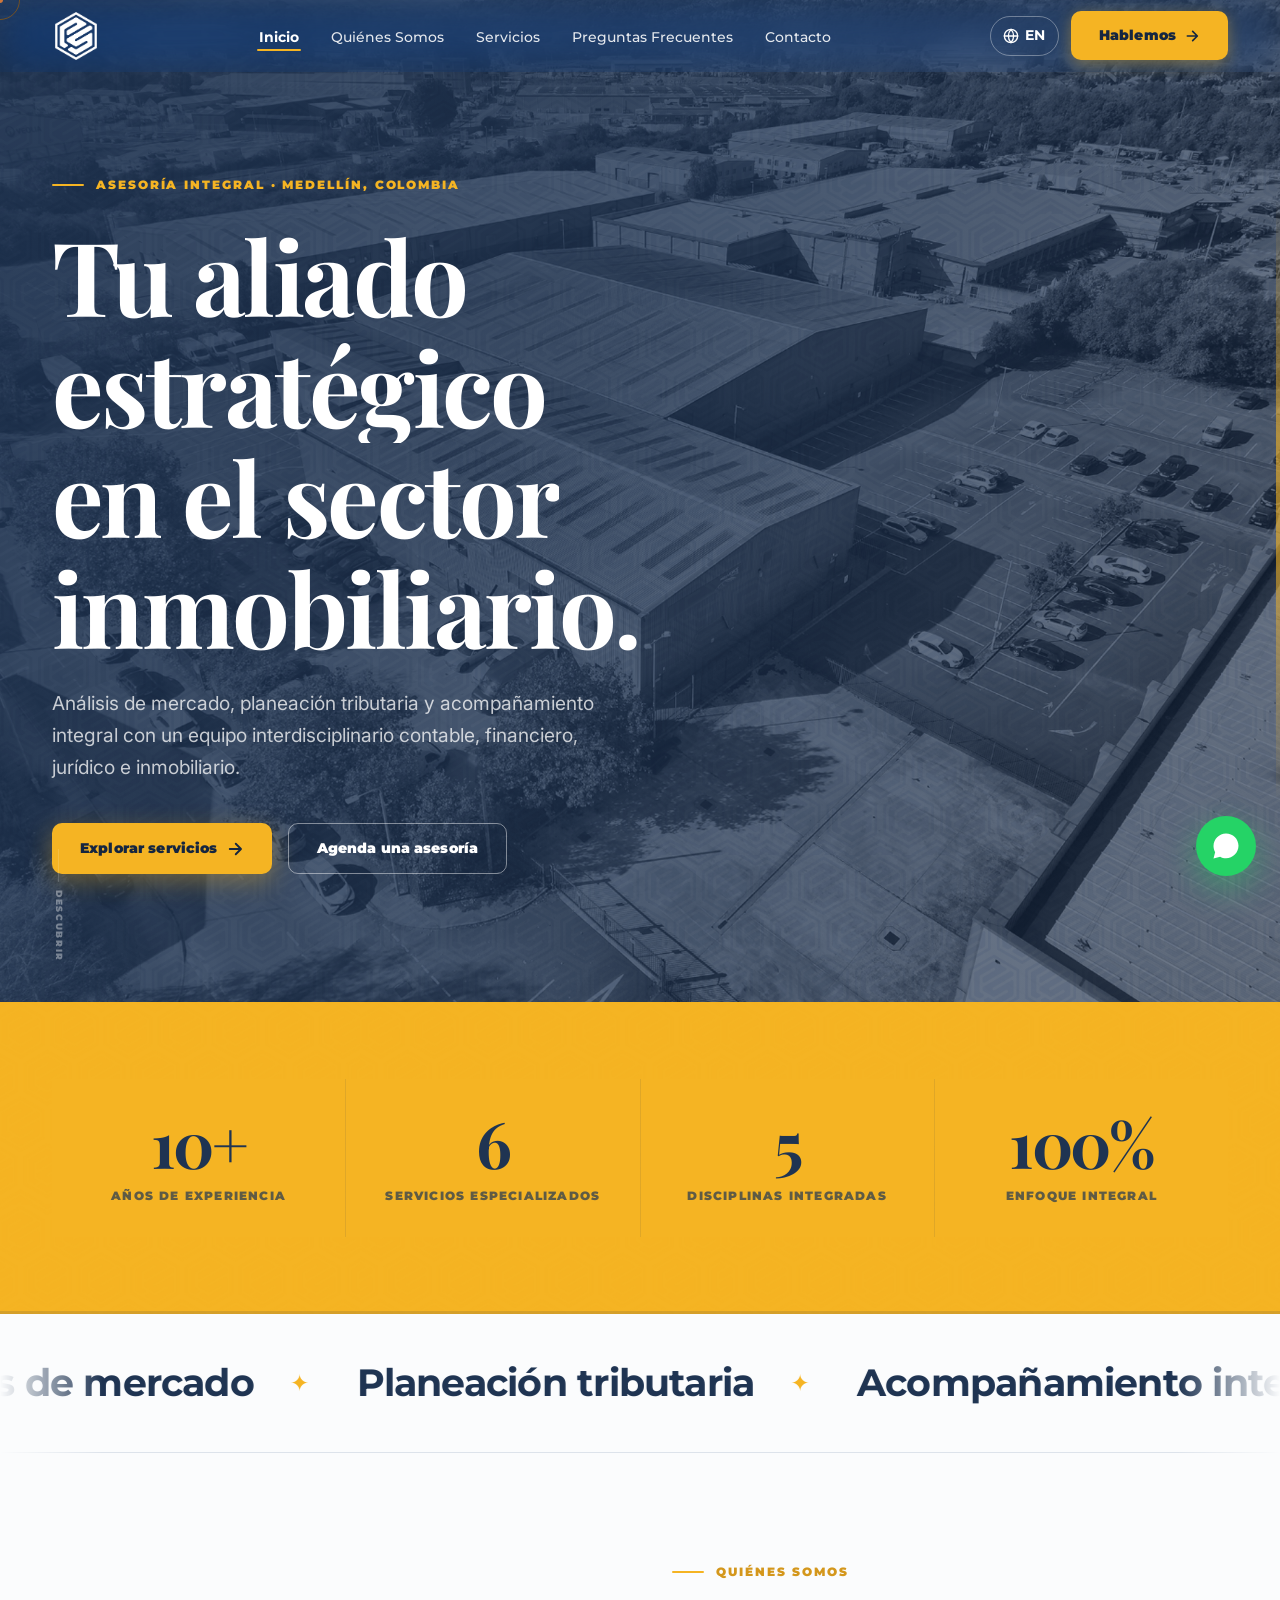
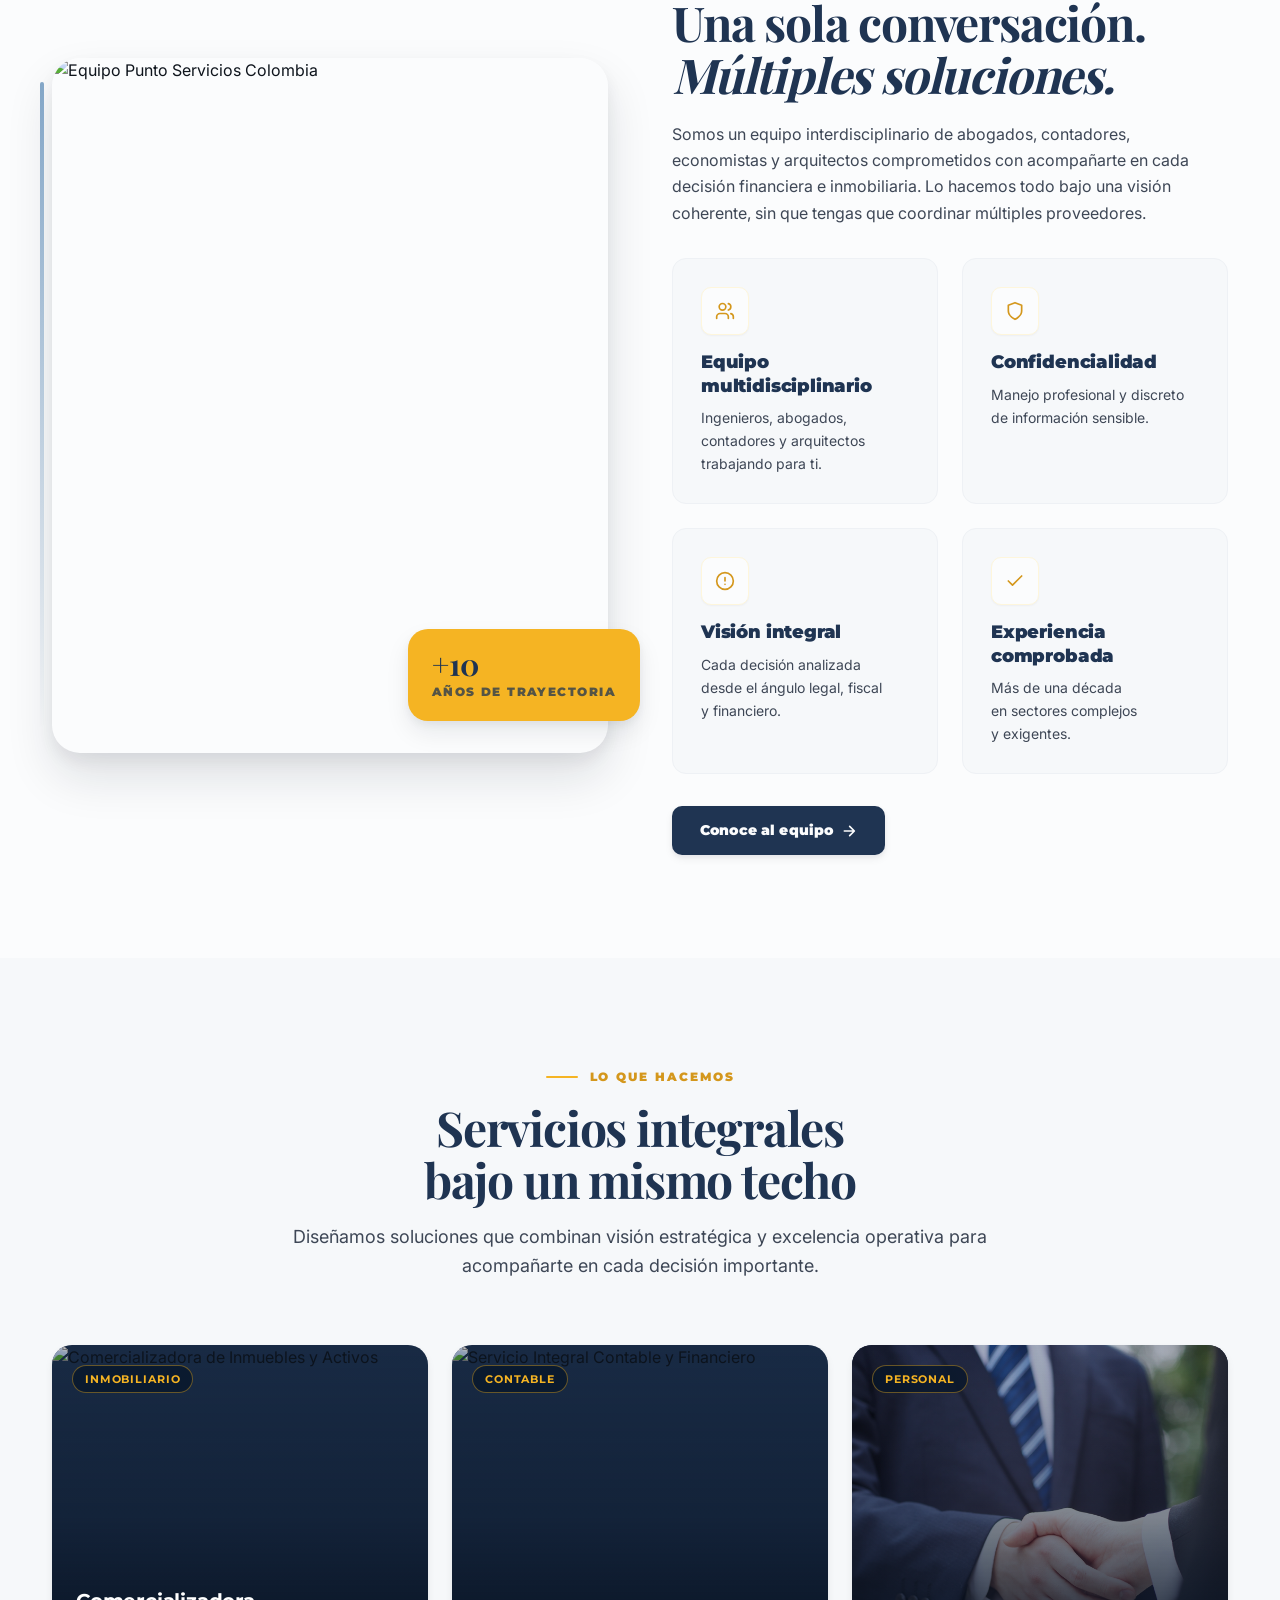
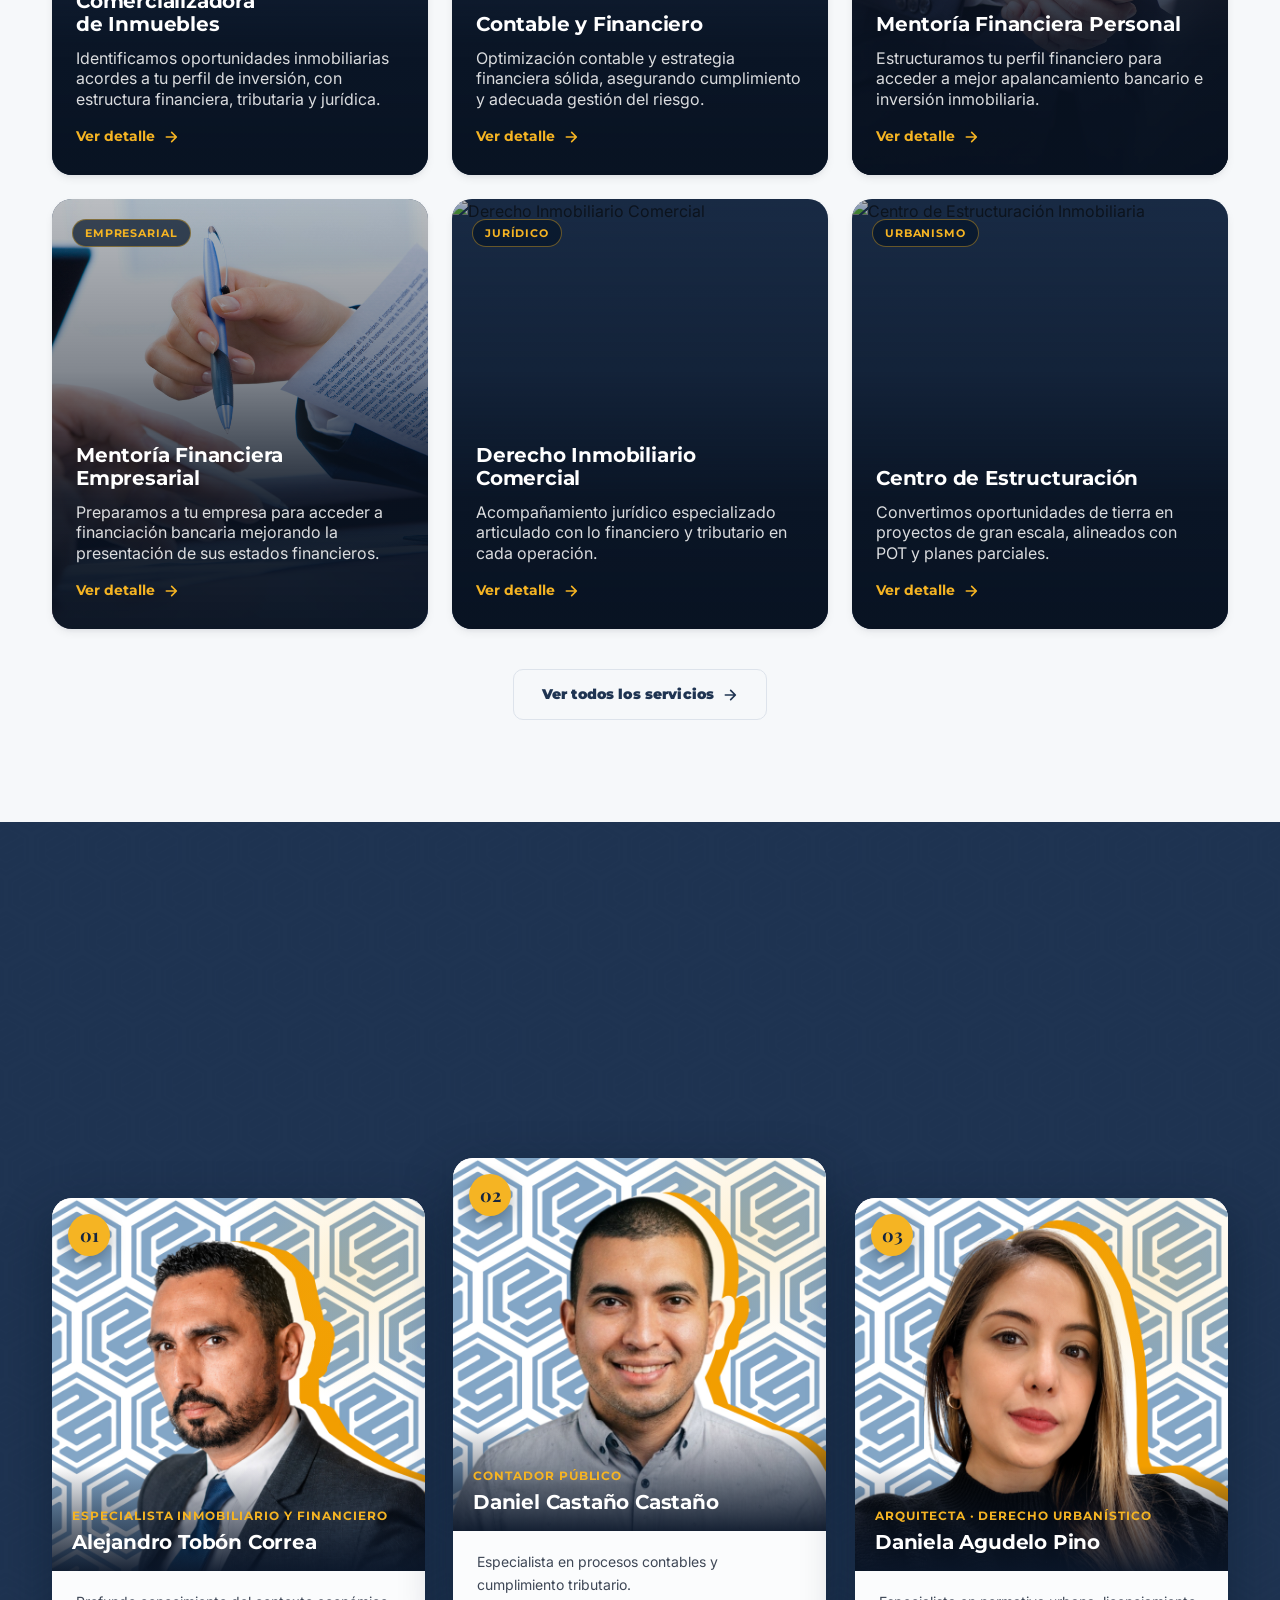
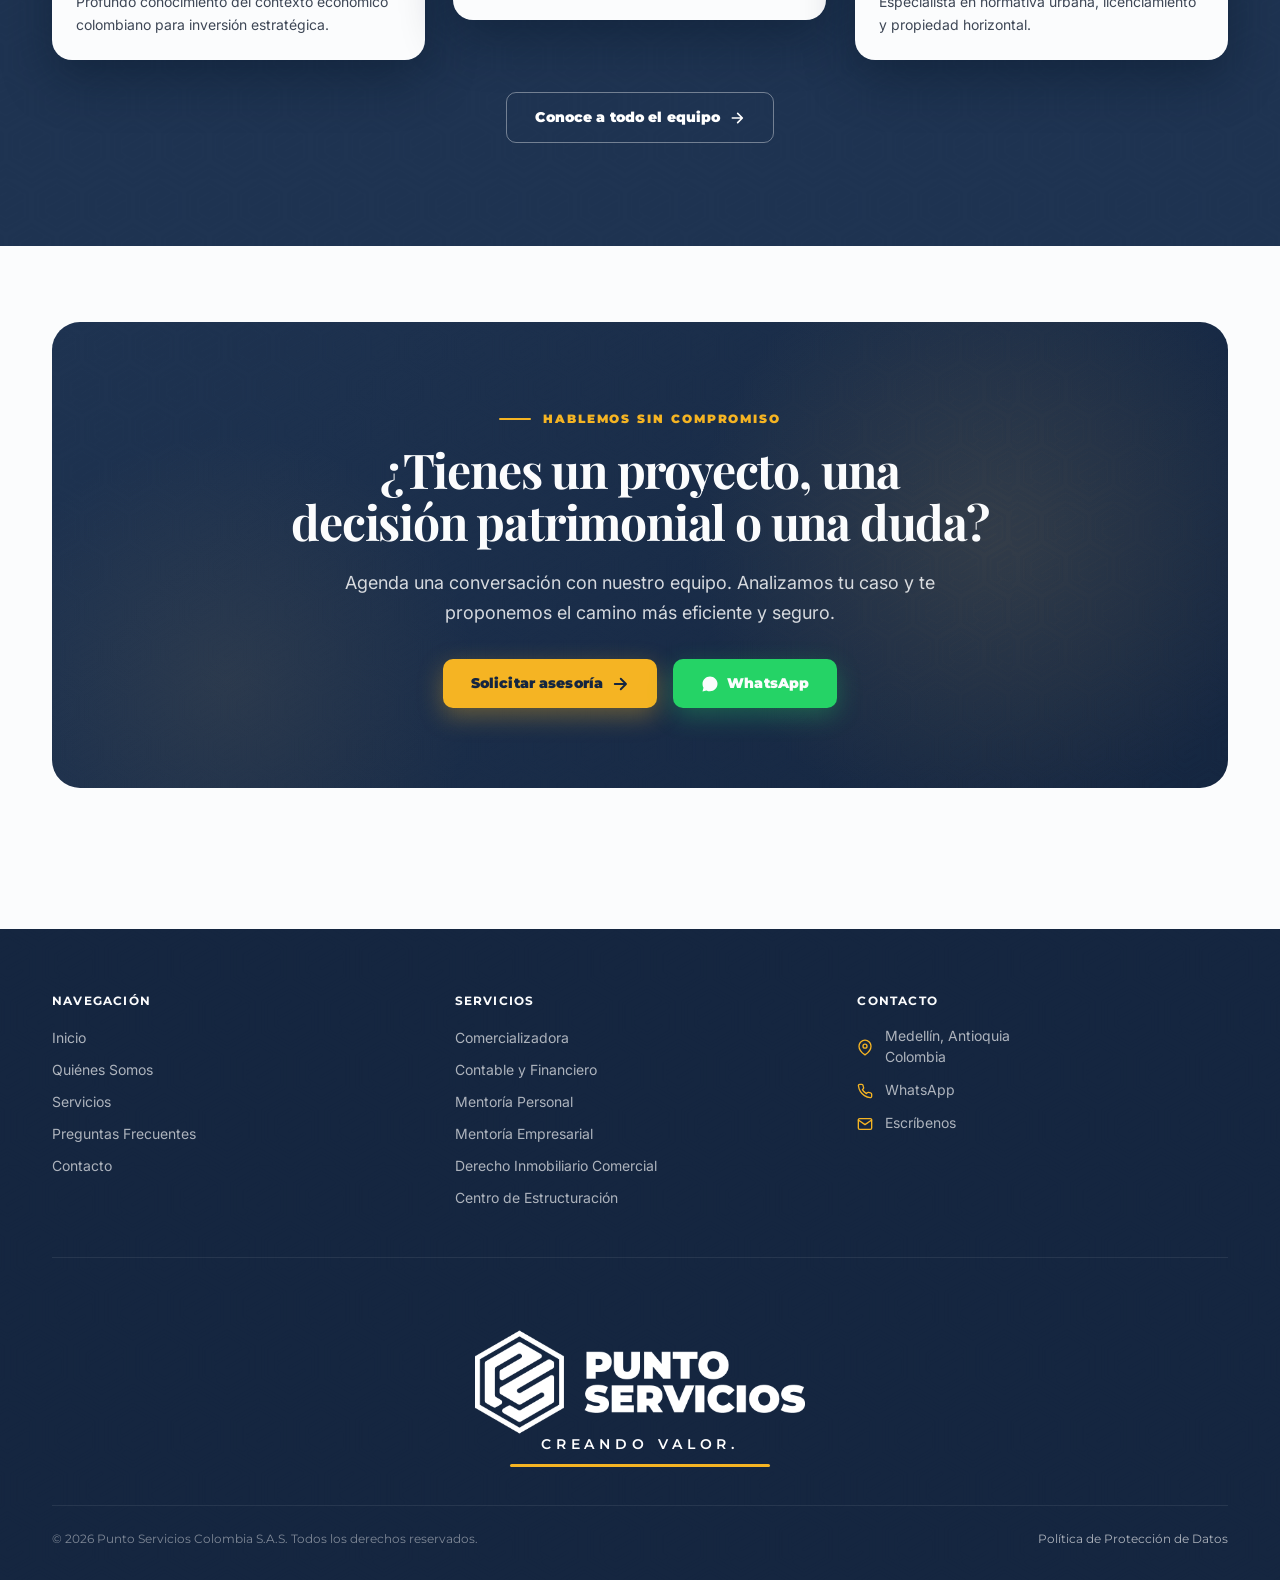
==== commit ba2e467f: "Reconstruye seccion de servicios del inicio (estructura limpia, sin texto sobrepuesto) Tarjetas .svc" ====
--- a/index.html
+++ b/index.html
@@ -269,123 +269,87 @@
 
       <div class="services-grid">
 
-        <article class="card tilt">
-          <div class="tilt-content">
-            <div class="card-media">
-              <img src="assets/images/photos/photo-03.png" alt="Comercializadora de Inmuebles y Activos" loading="lazy">
-              <span class="card-tag" data-i18n="index.svc1.tag">Inmobiliario</span>
-              <a class="card-media-cta" href="servicios.html#comercializadora" tabindex="-1" aria-hidden="true"><span data-i18n="common.see">Ver detalle</span>
-                <svg width="15" height="15" viewBox="0 0 24 24" fill="none" stroke="currentColor" stroke-width="2.5" stroke-linecap="round" stroke-linejoin="round"><path d="M5 12h14M13 5l7 7-7 7"/></svg>
+        <article class="svc-card tilt">
+          <div class="tilt-content">
+            <img class="svc-card-img" src="assets/images/photos/photo-03.png" alt="Comercializadora de Inmuebles y Activos" loading="lazy">
+            <span class="svc-card-tag" data-i18n="index.svc1.tag">Inmobiliario</span>
+            <div class="svc-card-body">
+              <h3 class="svc-card-title" data-i18n="index.svc1.title">Comercializadora de Inmuebles</h3>
+              <p class="svc-card-desc" data-i18n="index.svc1.desc">Identificamos oportunidades inmobiliarias acordes a tu perfil de inversión, con estructura financiera, tributaria y jurídica.</p>
+              <a class="svc-card-link" href="servicios.html#comercializadora"><span data-i18n="common.see">Ver detalle</span>
+                <svg width="16" height="16" viewBox="0 0 24 24" fill="none" stroke="currentColor" stroke-width="2.5" stroke-linecap="round" stroke-linejoin="round"><path d="M5 12h14M13 5l7 7-7 7"/></svg>
               </a>
             </div>
-            <div class="card-icon">
-              <svg width="24" height="24" viewBox="0 0 24 24" fill="none" stroke="currentColor" stroke-width="2" stroke-linecap="round" stroke-linejoin="round"><path d="M3 21h18"/><path d="M5 21V9l7-5 7 5v12"/><path d="M9 21V12h6v9"/></svg>
-            </div>
-            <h3 class="card-title" data-i18n="index.svc1.title">Comercializadora de Inmuebles</h3>
-            <p class="card-desc" data-i18n="index.svc1.desc">Identificamos oportunidades inmobiliarias acordes a tu perfil de inversión, con estructura financiera, tributaria y jurídica.</p>
-            <a class="card-link" href="servicios.html#comercializadora"><span data-i18n="common.see">Ver detalle</span>
-              <svg width="16" height="16" viewBox="0 0 24 24" fill="none" stroke="currentColor" stroke-width="2.5" stroke-linecap="round" stroke-linejoin="round"><path d="M5 12h14M13 5l7 7-7 7"/></svg>
-            </a>
-          </div>
-        </article>
-
-        <article class="card tilt">
-          <div class="tilt-content">
-            <div class="card-media">
-              <img src="assets/images/photos/photo-04.png" alt="Servicio Integral Contable y Financiero" loading="lazy">
-              <span class="card-tag" data-i18n="index.svc2.tag">Contable</span>
-              <a class="card-media-cta" href="servicios.html#contable" tabindex="-1" aria-hidden="true"><span data-i18n="common.see">Ver detalle</span>
-                <svg width="15" height="15" viewBox="0 0 24 24" fill="none" stroke="currentColor" stroke-width="2.5" stroke-linecap="round" stroke-linejoin="round"><path d="M5 12h14M13 5l7 7-7 7"/></svg>
+          </div>
+        </article>
+
+        <article class="svc-card tilt">
+          <div class="tilt-content">
+            <img class="svc-card-img" src="assets/images/photos/photo-04.png" alt="Servicio Integral Contable y Financiero" loading="lazy">
+            <span class="svc-card-tag" data-i18n="index.svc2.tag">Contable</span>
+            <div class="svc-card-body">
+              <h3 class="svc-card-title" data-i18n="index.svc2.title">Contable y Financiero</h3>
+              <p class="svc-card-desc" data-i18n="index.svc2.desc">Optimización contable y estrategia financiera sólida, asegurando cumplimiento y adecuada gestión del riesgo.</p>
+              <a class="svc-card-link" href="servicios.html#contable"><span data-i18n="common.see">Ver detalle</span>
+                <svg width="16" height="16" viewBox="0 0 24 24" fill="none" stroke="currentColor" stroke-width="2.5" stroke-linecap="round" stroke-linejoin="round"><path d="M5 12h14M13 5l7 7-7 7"/></svg>
               </a>
             </div>
-            <div class="card-icon">
-              <svg width="24" height="24" viewBox="0 0 24 24" fill="none" stroke="currentColor" stroke-width="2" stroke-linecap="round" stroke-linejoin="round"><path d="M14 2H6a2 2 0 0 0-2 2v16a2 2 0 0 0 2 2h12a2 2 0 0 0 2-2V8z"/><path d="M14 2v6h6"/><path d="M9 13h6M9 17h4"/></svg>
-            </div>
-            <h3 class="card-title" data-i18n="index.svc2.title">Contable y Financiero</h3>
-            <p class="card-desc" data-i18n="index.svc2.desc">Optimización contable y estrategia financiera sólida, asegurando cumplimiento y adecuada gestión del riesgo.</p>
-            <a class="card-link" href="servicios.html#contable"><span data-i18n="common.see">Ver detalle</span>
-              <svg width="16" height="16" viewBox="0 0 24 24" fill="none" stroke="currentColor" stroke-width="2.5" stroke-linecap="round" stroke-linejoin="round"><path d="M5 12h14M13 5l7 7-7 7"/></svg>
-            </a>
-          </div>
-        </article>
-
-        <article class="card tilt">
-          <div class="tilt-content">
-            <div class="card-media">
-              <img src="assets/images/photos/photo-05.png" alt="Mentoría Financiera Personal" loading="lazy">
-              <span class="card-tag" data-i18n="index.svc3.tag">Personal</span>
-              <a class="card-media-cta" href="servicios.html#mentoria-personal" tabindex="-1" aria-hidden="true"><span data-i18n="common.see">Ver detalle</span>
-                <svg width="15" height="15" viewBox="0 0 24 24" fill="none" stroke="currentColor" stroke-width="2.5" stroke-linecap="round" stroke-linejoin="round"><path d="M5 12h14M13 5l7 7-7 7"/></svg>
+          </div>
+        </article>
+
+        <article class="svc-card tilt">
+          <div class="tilt-content">
+            <img class="svc-card-img" src="assets/images/photos/photo-05.png" alt="Mentoría Financiera Personal" loading="lazy">
+            <span class="svc-card-tag" data-i18n="index.svc3.tag">Personal</span>
+            <div class="svc-card-body">
+              <h3 class="svc-card-title" data-i18n="index.svc3.title">Mentoría Financiera Personal</h3>
+              <p class="svc-card-desc" data-i18n="index.svc3.desc">Estructuramos tu perfil financiero para acceder a mejor apalancamiento bancario e inversión inmobiliaria.</p>
+              <a class="svc-card-link" href="servicios.html#mentoria-personal"><span data-i18n="common.see">Ver detalle</span>
+                <svg width="16" height="16" viewBox="0 0 24 24" fill="none" stroke="currentColor" stroke-width="2.5" stroke-linecap="round" stroke-linejoin="round"><path d="M5 12h14M13 5l7 7-7 7"/></svg>
               </a>
             </div>
-            <div class="card-icon">
-              <svg width="24" height="24" viewBox="0 0 24 24" fill="none" stroke="currentColor" stroke-width="2" stroke-linecap="round" stroke-linejoin="round"><path d="M12 2v20M17 5H9.5a3.5 3.5 0 0 0 0 7h5a3.5 3.5 0 0 1 0 7H6"/></svg>
-            </div>
-            <h3 class="card-title" data-i18n="index.svc3.title">Mentoría Financiera Personal</h3>
-            <p class="card-desc" data-i18n="index.svc3.desc">Estructuramos tu perfil financiero para acceder a mejor apalancamiento bancario e inversión inmobiliaria.</p>
-            <a class="card-link" href="servicios.html#mentoria-personal"><span data-i18n="common.see">Ver detalle</span>
-              <svg width="16" height="16" viewBox="0 0 24 24" fill="none" stroke="currentColor" stroke-width="2.5" stroke-linecap="round" stroke-linejoin="round"><path d="M5 12h14M13 5l7 7-7 7"/></svg>
-            </a>
-          </div>
-        </article>
-
-        <article class="card tilt">
-          <div class="tilt-content">
-            <div class="card-media">
-              <img src="assets/images/photos/photo-06.png" alt="Mentoría Financiera Empresarial" loading="lazy">
-              <span class="card-tag" data-i18n="index.svc4.tag">Empresarial</span>
-              <a class="card-media-cta" href="servicios.html#mentoria-empresarial" tabindex="-1" aria-hidden="true"><span data-i18n="common.see">Ver detalle</span>
-                <svg width="15" height="15" viewBox="0 0 24 24" fill="none" stroke="currentColor" stroke-width="2.5" stroke-linecap="round" stroke-linejoin="round"><path d="M5 12h14M13 5l7 7-7 7"/></svg>
+          </div>
+        </article>
+
+        <article class="svc-card tilt">
+          <div class="tilt-content">
+            <img class="svc-card-img" src="assets/images/photos/photo-06.png" alt="Mentoría Financiera Empresarial" loading="lazy">
+            <span class="svc-card-tag" data-i18n="index.svc4.tag">Empresarial</span>
+            <div class="svc-card-body">
+              <h3 class="svc-card-title" data-i18n="index.svc4.title">Mentoría Financiera Empresarial</h3>
+              <p class="svc-card-desc" data-i18n="index.svc4.desc">Preparamos a tu empresa para acceder a financiación bancaria mejorando la presentación de sus estados financieros.</p>
+              <a class="svc-card-link" href="servicios.html#mentoria-empresarial"><span data-i18n="common.see">Ver detalle</span>
+                <svg width="16" height="16" viewBox="0 0 24 24" fill="none" stroke="currentColor" stroke-width="2.5" stroke-linecap="round" stroke-linejoin="round"><path d="M5 12h14M13 5l7 7-7 7"/></svg>
               </a>
             </div>
-            <div class="card-icon">
-              <svg width="24" height="24" viewBox="0 0 24 24" fill="none" stroke="currentColor" stroke-width="2" stroke-linecap="round" stroke-linejoin="round"><path d="M3 3v18h18"/><path d="M7 14l4-4 4 4 5-6"/></svg>
-            </div>
-            <h3 class="card-title" data-i18n="index.svc4.title">Mentoría Financiera Empresarial</h3>
-            <p class="card-desc" data-i18n="index.svc4.desc">Preparamos a tu empresa para acceder a financiación bancaria mejorando la presentación de sus estados financieros.</p>
-            <a class="card-link" href="servicios.html#mentoria-empresarial"><span data-i18n="common.see">Ver detalle</span>
-              <svg width="16" height="16" viewBox="0 0 24 24" fill="none" stroke="currentColor" stroke-width="2.5" stroke-linecap="round" stroke-linejoin="round"><path d="M5 12h14M13 5l7 7-7 7"/></svg>
-            </a>
-          </div>
-        </article>
-
-        <article class="card tilt">
-          <div class="tilt-content">
-            <div class="card-media">
-              <img src="assets/images/photos/photo-09.png" alt="Derecho Inmobiliario" loading="lazy">
-              <span class="card-tag" data-i18n="index.svc5.tag">Jurídico</span>
-              <a class="card-media-cta" href="servicios.html#derecho" tabindex="-1" aria-hidden="true"><span data-i18n="common.see">Ver detalle</span>
-                <svg width="15" height="15" viewBox="0 0 24 24" fill="none" stroke="currentColor" stroke-width="2.5" stroke-linecap="round" stroke-linejoin="round"><path d="M5 12h14M13 5l7 7-7 7"/></svg>
+          </div>
+        </article>
+
+        <article class="svc-card tilt">
+          <div class="tilt-content">
+            <img class="svc-card-img" src="assets/images/photos/photo-09.png" alt="Derecho Inmobiliario Comercial" loading="lazy">
+            <span class="svc-card-tag" data-i18n="index.svc5.tag">Jurídico</span>
+            <div class="svc-card-body">
+              <h3 class="svc-card-title" data-i18n="index.svc5.title">Derecho Inmobiliario Comercial</h3>
+              <p class="svc-card-desc" data-i18n="index.svc5.desc">Acompañamiento jurídico especializado articulado con lo financiero y tributario en cada operación.</p>
+              <a class="svc-card-link" href="servicios.html#derecho"><span data-i18n="common.see">Ver detalle</span>
+                <svg width="16" height="16" viewBox="0 0 24 24" fill="none" stroke="currentColor" stroke-width="2.5" stroke-linecap="round" stroke-linejoin="round"><path d="M5 12h14M13 5l7 7-7 7"/></svg>
               </a>
             </div>
-            <div class="card-icon">
-              <svg width="24" height="24" viewBox="0 0 24 24" fill="none" stroke="currentColor" stroke-width="2" stroke-linecap="round" stroke-linejoin="round"><path d="M3 6h18M6 12h12M9 18h6"/></svg>
-            </div>
-            <h3 class="card-title" data-i18n="index.svc5.title">Derecho Inmobiliario Comercial</h3>
-            <p class="card-desc" data-i18n="index.svc5.desc">Acompañamiento jurídico especializado articulado con lo financiero y tributario en cada operación.</p>
-            <a class="card-link" href="servicios.html#derecho"><span data-i18n="common.see">Ver detalle</span>
-              <svg width="16" height="16" viewBox="0 0 24 24" fill="none" stroke="currentColor" stroke-width="2.5" stroke-linecap="round" stroke-linejoin="round"><path d="M5 12h14M13 5l7 7-7 7"/></svg>
-            </a>
-          </div>
-        </article>
-
-        <article class="card tilt">
-          <div class="tilt-content">
-            <div class="card-media">
-              <img src="assets/images/photos/photo-10.png" alt="Centro de Estructuración Inmobiliaria" loading="lazy">
-              <span class="card-tag" data-i18n="index.svc6.tag">Urbanismo</span>
-              <a class="card-media-cta" href="servicios.html#estructuracion" tabindex="-1" aria-hidden="true"><span data-i18n="common.see">Ver detalle</span>
-                <svg width="15" height="15" viewBox="0 0 24 24" fill="none" stroke="currentColor" stroke-width="2.5" stroke-linecap="round" stroke-linejoin="round"><path d="M5 12h14M13 5l7 7-7 7"/></svg>
+          </div>
+        </article>
+
+        <article class="svc-card tilt">
+          <div class="tilt-content">
+            <img class="svc-card-img" src="assets/images/photos/photo-10.png" alt="Centro de Estructuración Inmobiliaria" loading="lazy">
+            <span class="svc-card-tag" data-i18n="index.svc6.tag">Urbanismo</span>
+            <div class="svc-card-body">
+              <h3 class="svc-card-title" data-i18n="index.svc6.title">Centro de Estructuración</h3>
+              <p class="svc-card-desc" data-i18n="index.svc6.desc">Convertimos oportunidades de tierra en proyectos de gran escala, alineados con POT y planes parciales.</p>
+              <a class="svc-card-link" href="servicios.html#estructuracion"><span data-i18n="common.see">Ver detalle</span>
+                <svg width="16" height="16" viewBox="0 0 24 24" fill="none" stroke="currentColor" stroke-width="2.5" stroke-linecap="round" stroke-linejoin="round"><path d="M5 12h14M13 5l7 7-7 7"/></svg>
               </a>
             </div>
-            <div class="card-icon">
-              <svg width="24" height="24" viewBox="0 0 24 24" fill="none" stroke="currentColor" stroke-width="2" stroke-linecap="round" stroke-linejoin="round"><path d="M22 10v6M2 10l10-5 10 5-10 5z"/><path d="M6 12v5c3 3 9 3 12 0v-5"/></svg>
-            </div>
-            <h3 class="card-title" data-i18n="index.svc6.title">Centro de Estructuración</h3>
-            <p class="card-desc" data-i18n="index.svc6.desc">Convertimos oportunidades de tierra en proyectos de gran escala, alineados con POT y planes parciales.</p>
-            <a class="card-link" href="servicios.html#estructuracion"><span data-i18n="common.see">Ver detalle</span>
-              <svg width="16" height="16" viewBox="0 0 24 24" fill="none" stroke="currentColor" stroke-width="2.5" stroke-linecap="round" stroke-linejoin="round"><path d="M5 12h14M13 5l7 7-7 7"/></svg>
-            </a>
           </div>
         </article>
 
--- a/assets/css/styles.css
+++ b/assets/css/styles.css
@@ -2210,54 +2210,70 @@
   .brand-banner-line { transform: scaleX(1); transition: none; }
 }
 
-/* ===== SERVICIOS (inicio): foto de fondo + velo navy + texto legible (estilo pagina de servicios) ===== */
-.services-grid .card {
+/* ===== SERVICIOS (inicio): tarjeta con foto de fondo + velo navy + texto anclado abajo (reconstruido) ===== */
+.svc-card {
   position: relative;
-  display: block;                 /* anula el flex base del .card */
+  border-radius: var(--radius-xl);
   overflow: hidden;
-  border: none;
-  padding: 0;
   background: var(--color-primary);
+  box-shadow: var(--shadow-md);
+  perspective: 900px;                       /* para el tilt 3D */
+  transition: transform var(--duration-base) var(--ease-out), box-shadow var(--duration-base) var(--ease-out);
+}
+@media (hover: hover) { .svc-card:hover { transform: translateY(-4px); box-shadow: var(--shadow-xl); } }
+.svc-card .tilt-content {
+  position: relative;                       /* contexto de posicionamiento de img/tag/body */
+  display: block;
   min-height: 430px;
-}
-/* El contenedor interno llena toda la tarjeta y es el contexto de posicionamiento de la foto */
-.services-grid .card .tilt-content {
-  position: relative;
-  min-height: 430px;
-  display: flex;
-  flex-direction: column;
-  justify-content: flex-end;      /* texto abajo, sobre la zona mas oscura del velo */
-  padding: var(--space-7);
-}
-/* Foto de fondo que llena el panel completo */
-.services-grid .card .card-media {
+  transform-style: preserve-3d;
+}
+/* Foto de fondo que llena la tarjeta */
+.svc-card-img {
   position: absolute; inset: 0;
-  margin: 0; aspect-ratio: auto;
-  border-radius: 0;
+  width: 100%; height: 100%;
+  object-fit: cover; display: block;
   z-index: 0;
-}
-.services-grid .card .card-media img {
-  width: 100%; height: 100%; object-fit: cover; display: block;
   transition: transform 700ms var(--ease-out);
 }
-@media (hover: hover) { .services-grid .card:hover .card-media img { transform: scale(1.06); } }
-/* Velo navy sobre la foto (debajo del texto) */
-.services-grid .card .card-media::after {
-  content: ''; position: absolute; inset: 0;
-  background: linear-gradient(to top, rgba(8,18,33,0.97) 0%, rgba(8,18,33,0.9) 35%, rgba(10,22,41,0.6) 70%, rgba(10,22,41,0.42) 100%);
-}
-/* Etiqueta arriba, sobre el velo */
-.services-grid .card .card-tag { top: var(--space-5); left: var(--space-5); z-index: 3; }
-.services-grid .card .card-media-cta { display: none; }
-/* Contenido por encima de la foto y el velo */
-.services-grid .card .card-icon,
-.services-grid .card .card-title,
-.services-grid .card .card-desc,
-.services-grid .card .card-link { position: relative; z-index: 2; }
-.services-grid .card .card-icon { display: none; }  /* se quita: se sobreponia al titulo y el tag + titulo ya identifican el servicio */
-.services-grid .card .card-title { color: #fff; }
-.services-grid .card .card-desc { color: rgba(255,255,255,0.85); }
-.services-grid .card .card-link { color: var(--color-accent); margin-top: var(--space-5); }
+@media (hover: hover) { .svc-card:hover .svc-card-img { transform: scale(1.06); } }
+/* Velo navy: oscuro abajo (texto legible), suave arriba */
+.svc-card .tilt-content::after {
+  content: ''; position: absolute; inset: 0; z-index: 1;
+  background: linear-gradient(to top, rgba(8,18,33,0.97) 0%, rgba(8,18,33,0.9) 30%, rgba(8,18,33,0.5) 60%, rgba(8,18,33,0.28) 100%);
+}
+/* Etiqueta arriba */
+.svc-card-tag {
+  position: absolute; top: var(--space-5); left: var(--space-5); z-index: 3;
+  padding: 5px 12px;
+  background: rgba(6,22,41,0.72);
+  backdrop-filter: blur(8px);
+  border: 1px solid rgba(245,180,35,0.4);
+  border-radius: var(--radius-full);
+  font-family: var(--font-heading);
+  font-size: 0.68rem; font-weight: 700;
+  color: var(--color-accent);
+  letter-spacing: 0.08em; text-transform: uppercase;
+}
+/* Texto SIEMPRE anclado abajo, sobre la zona mas oscura del velo */
+.svc-card-body {
+  position: absolute; left: 0; right: 0; bottom: 0; z-index: 2;
+  padding: var(--space-6) var(--space-6) var(--space-7);
+  display: flex; flex-direction: column; gap: var(--space-3);
+}
+.svc-card-title {
+  color: #fff; margin: 0;
+  font-family: var(--font-heading);
+  font-size: var(--text-xl); font-weight: 700; letter-spacing: -0.01em;
+}
+.svc-card-desc { color: rgba(255,255,255,0.85); margin: 0; font-size: var(--text-base); line-height: var(--leading-snug); }
+.svc-card-link {
+  display: inline-flex; align-items: center; gap: var(--space-2);
+  margin-top: var(--space-1);
+  font-family: var(--font-heading); font-size: var(--text-sm); font-weight: 700;
+  color: var(--color-accent);
+}
+.svc-card-link svg { transition: transform var(--duration-fast) var(--ease-out); }
+@media (hover: hover) { .svc-card:hover .svc-card-link svg { transform: translateX(4px); } }
 
 .gsap-init { visibility: hidden; }
 .gsap-ready { visibility: visible; }
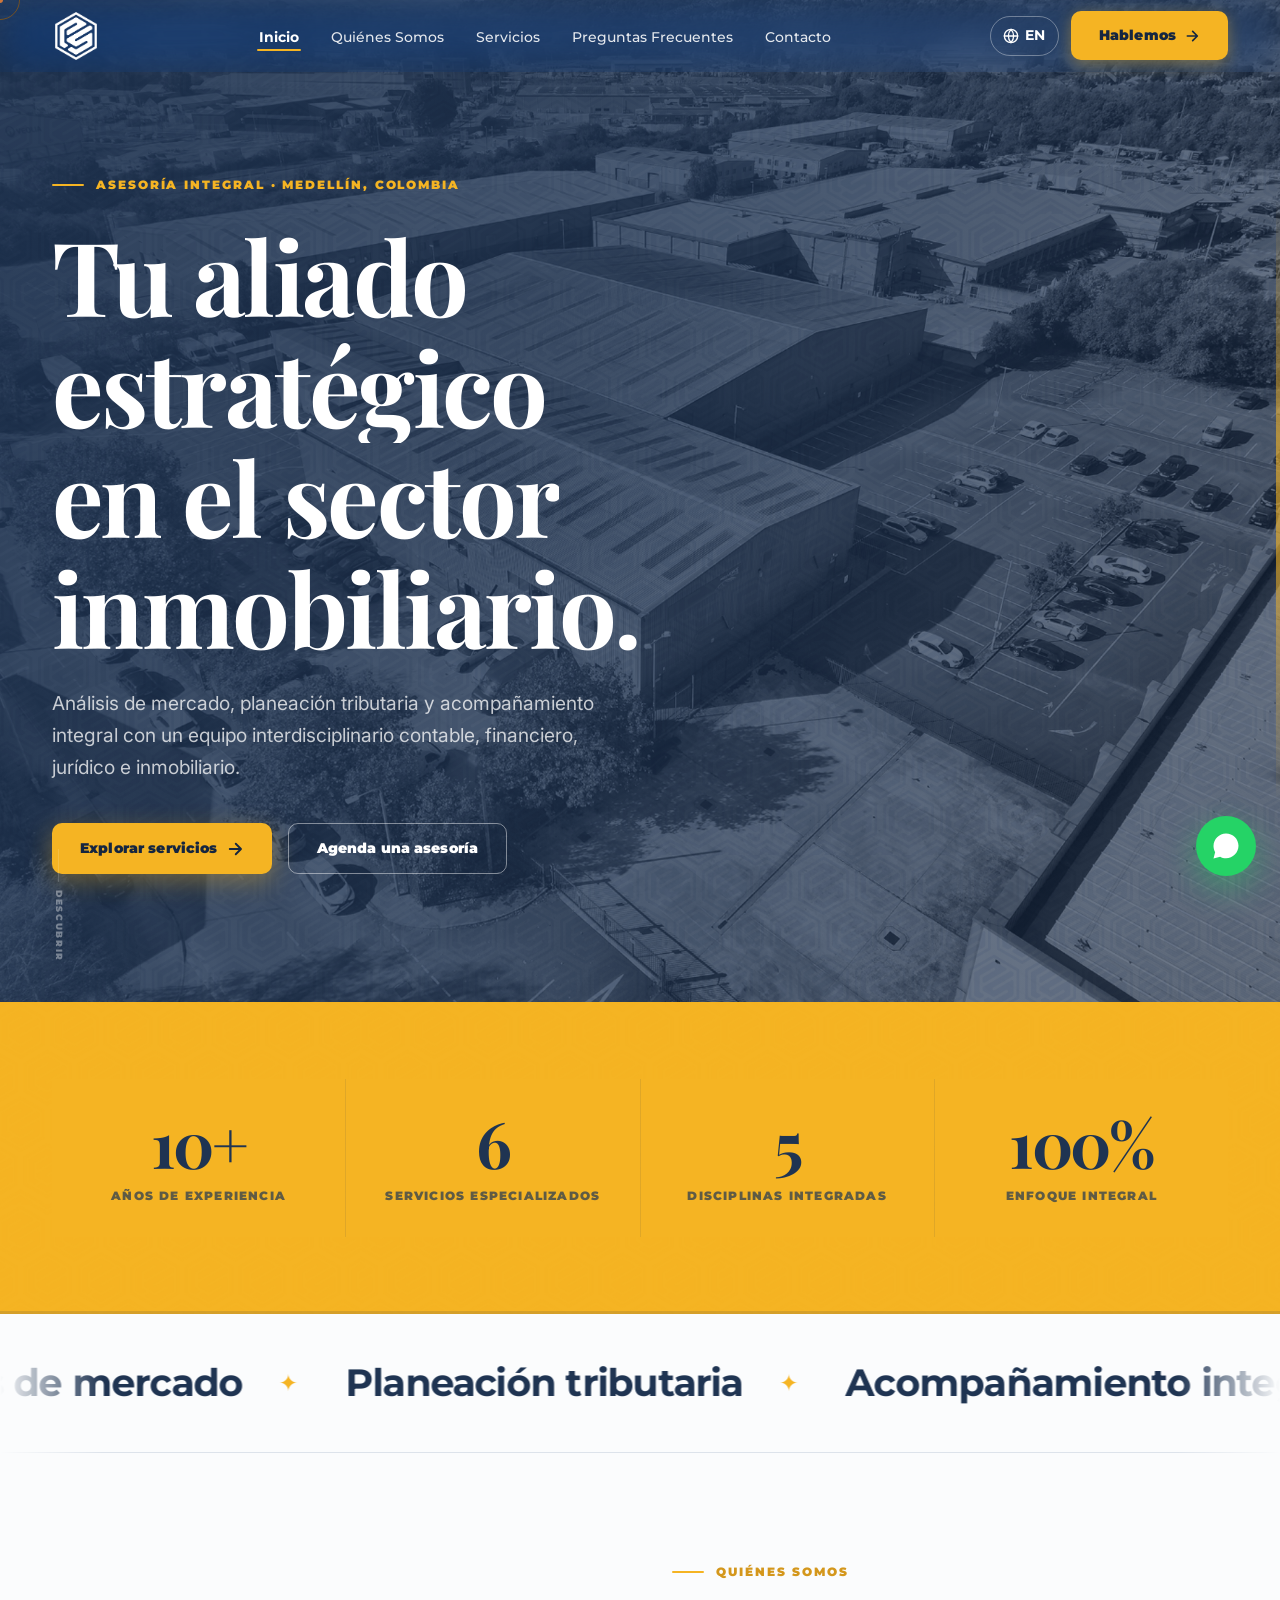
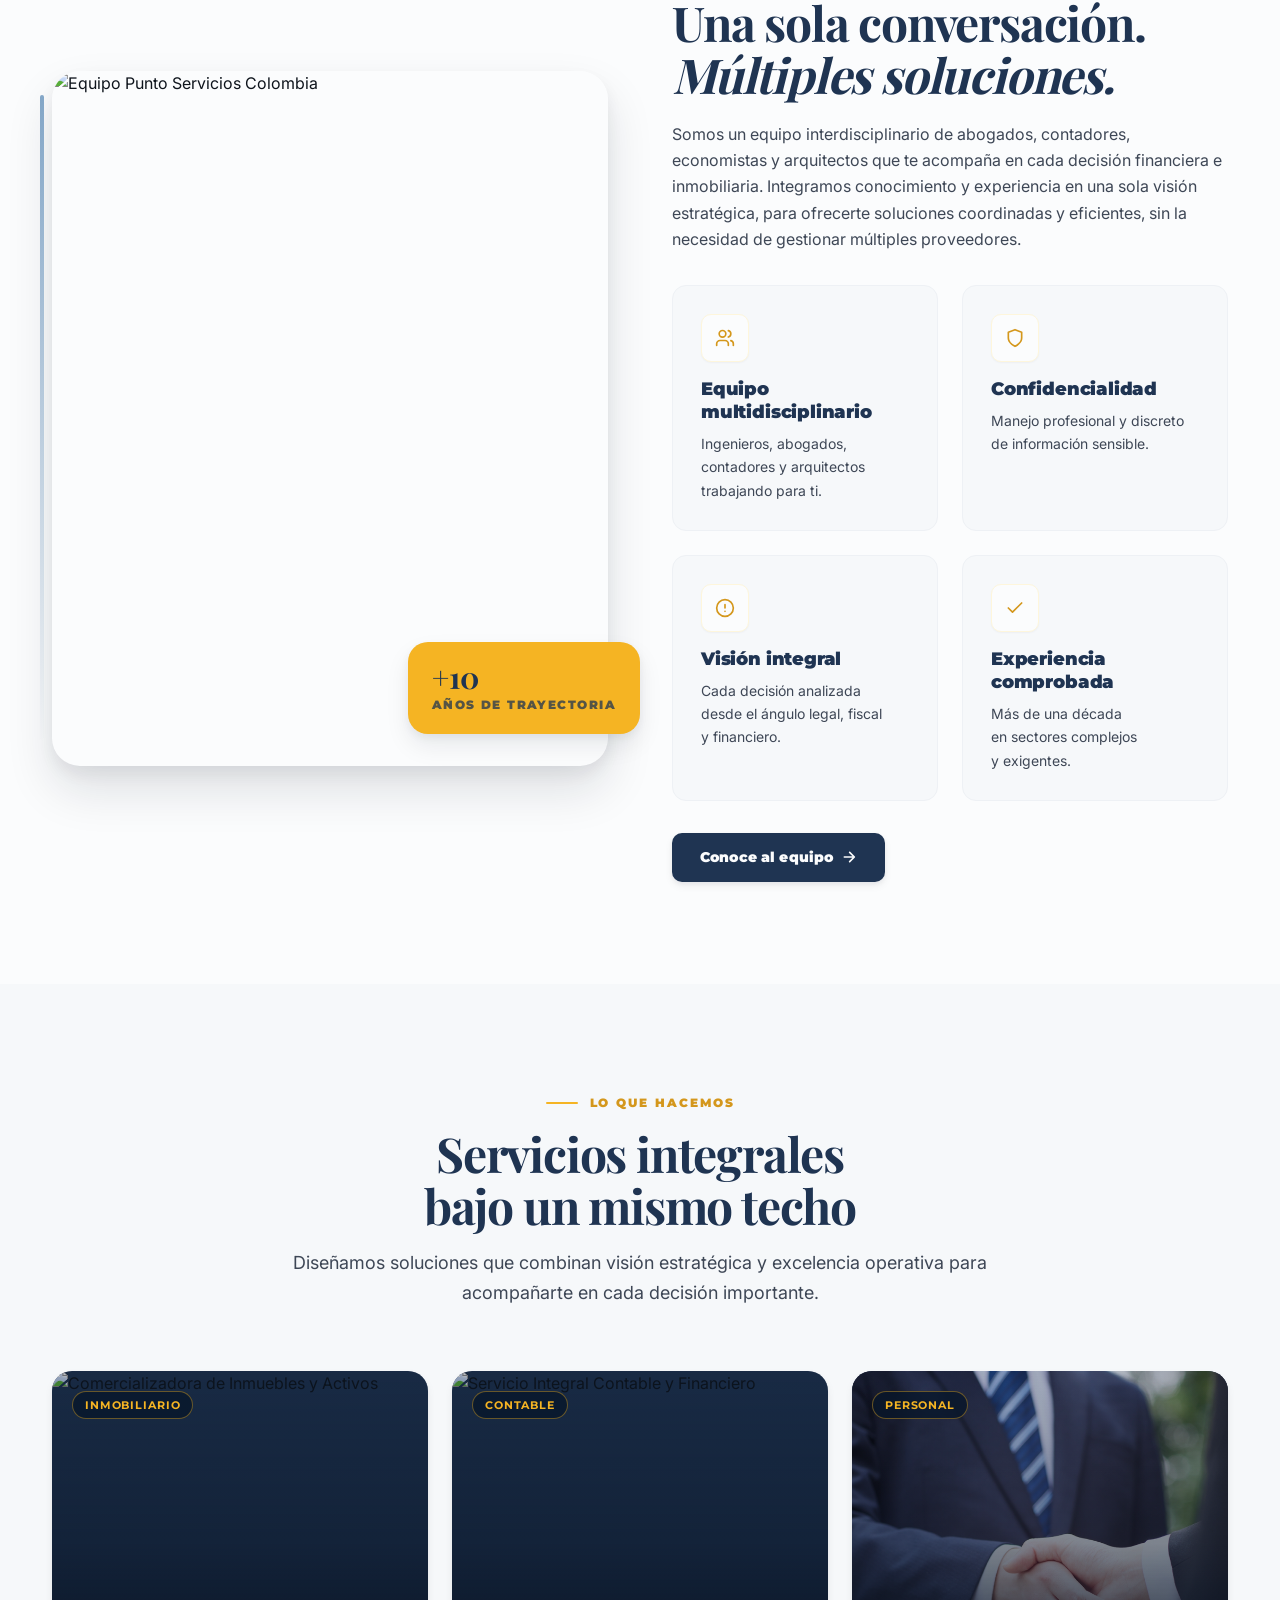
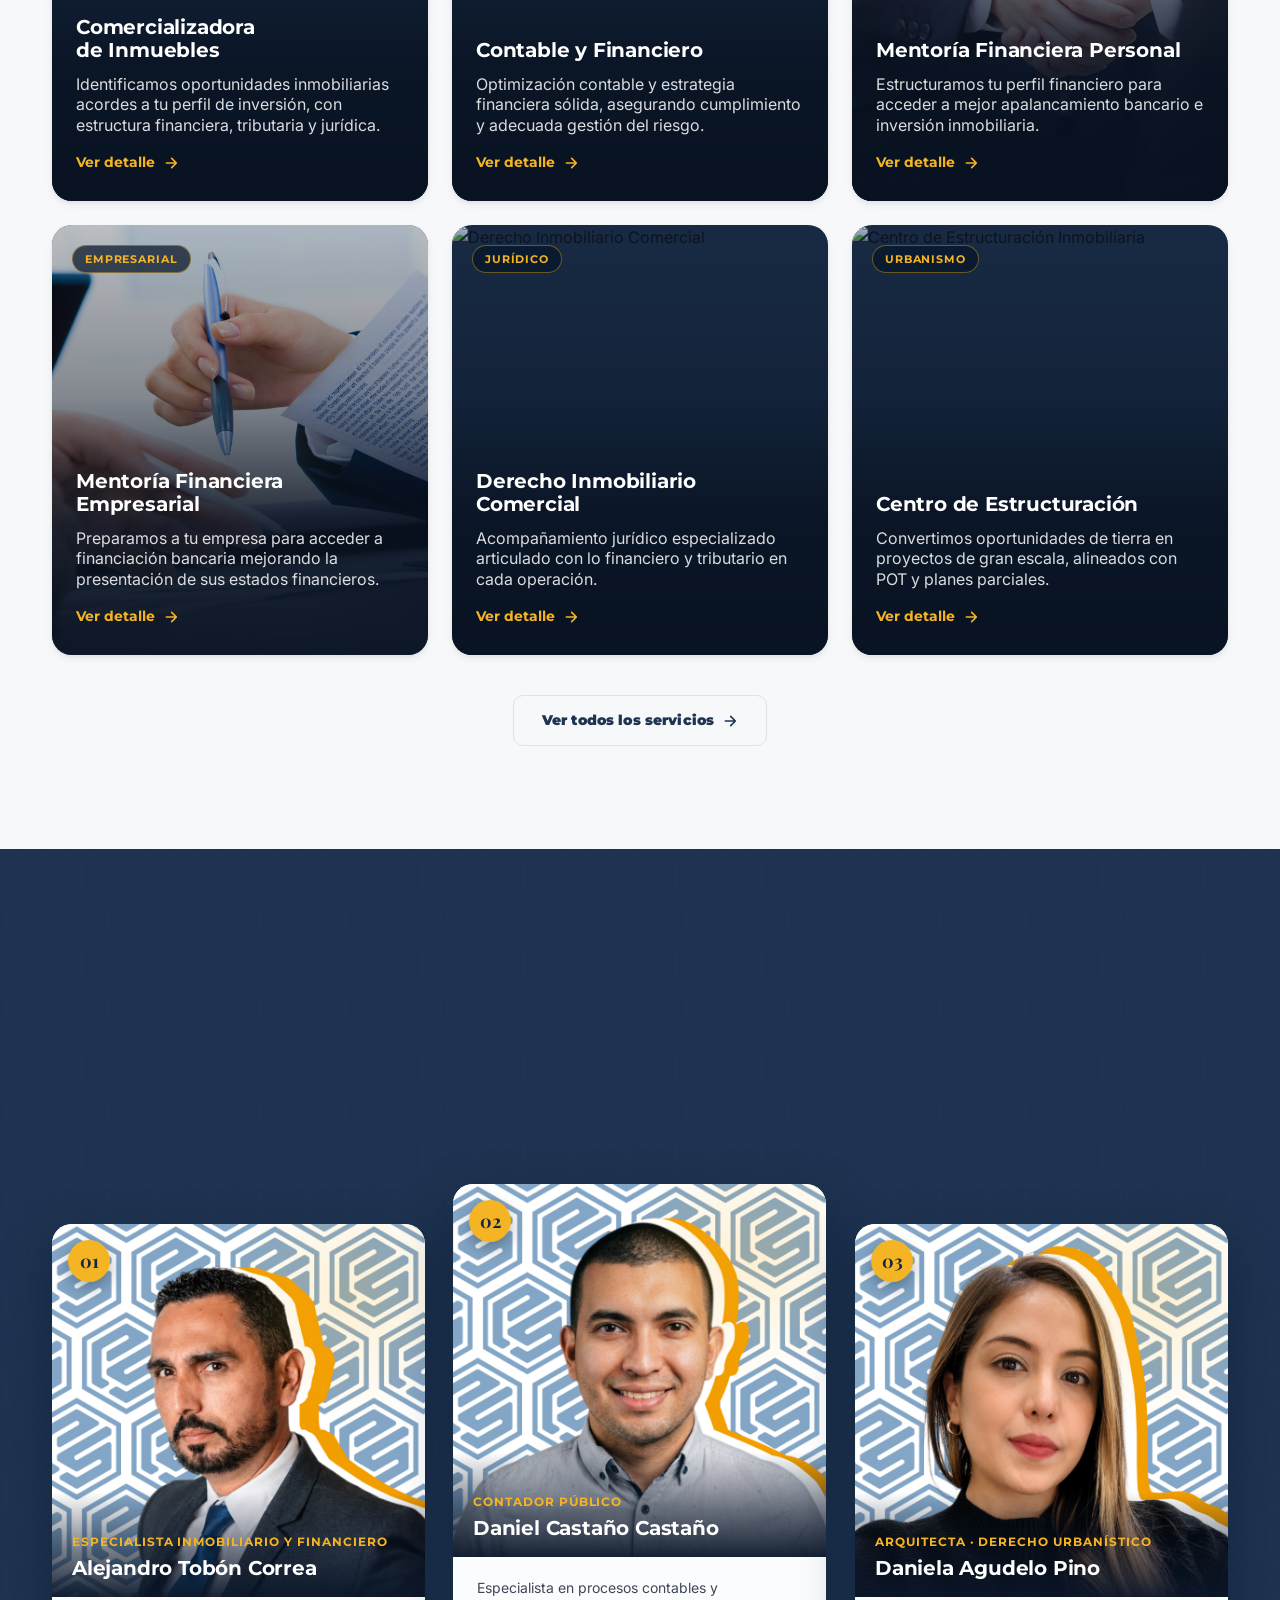
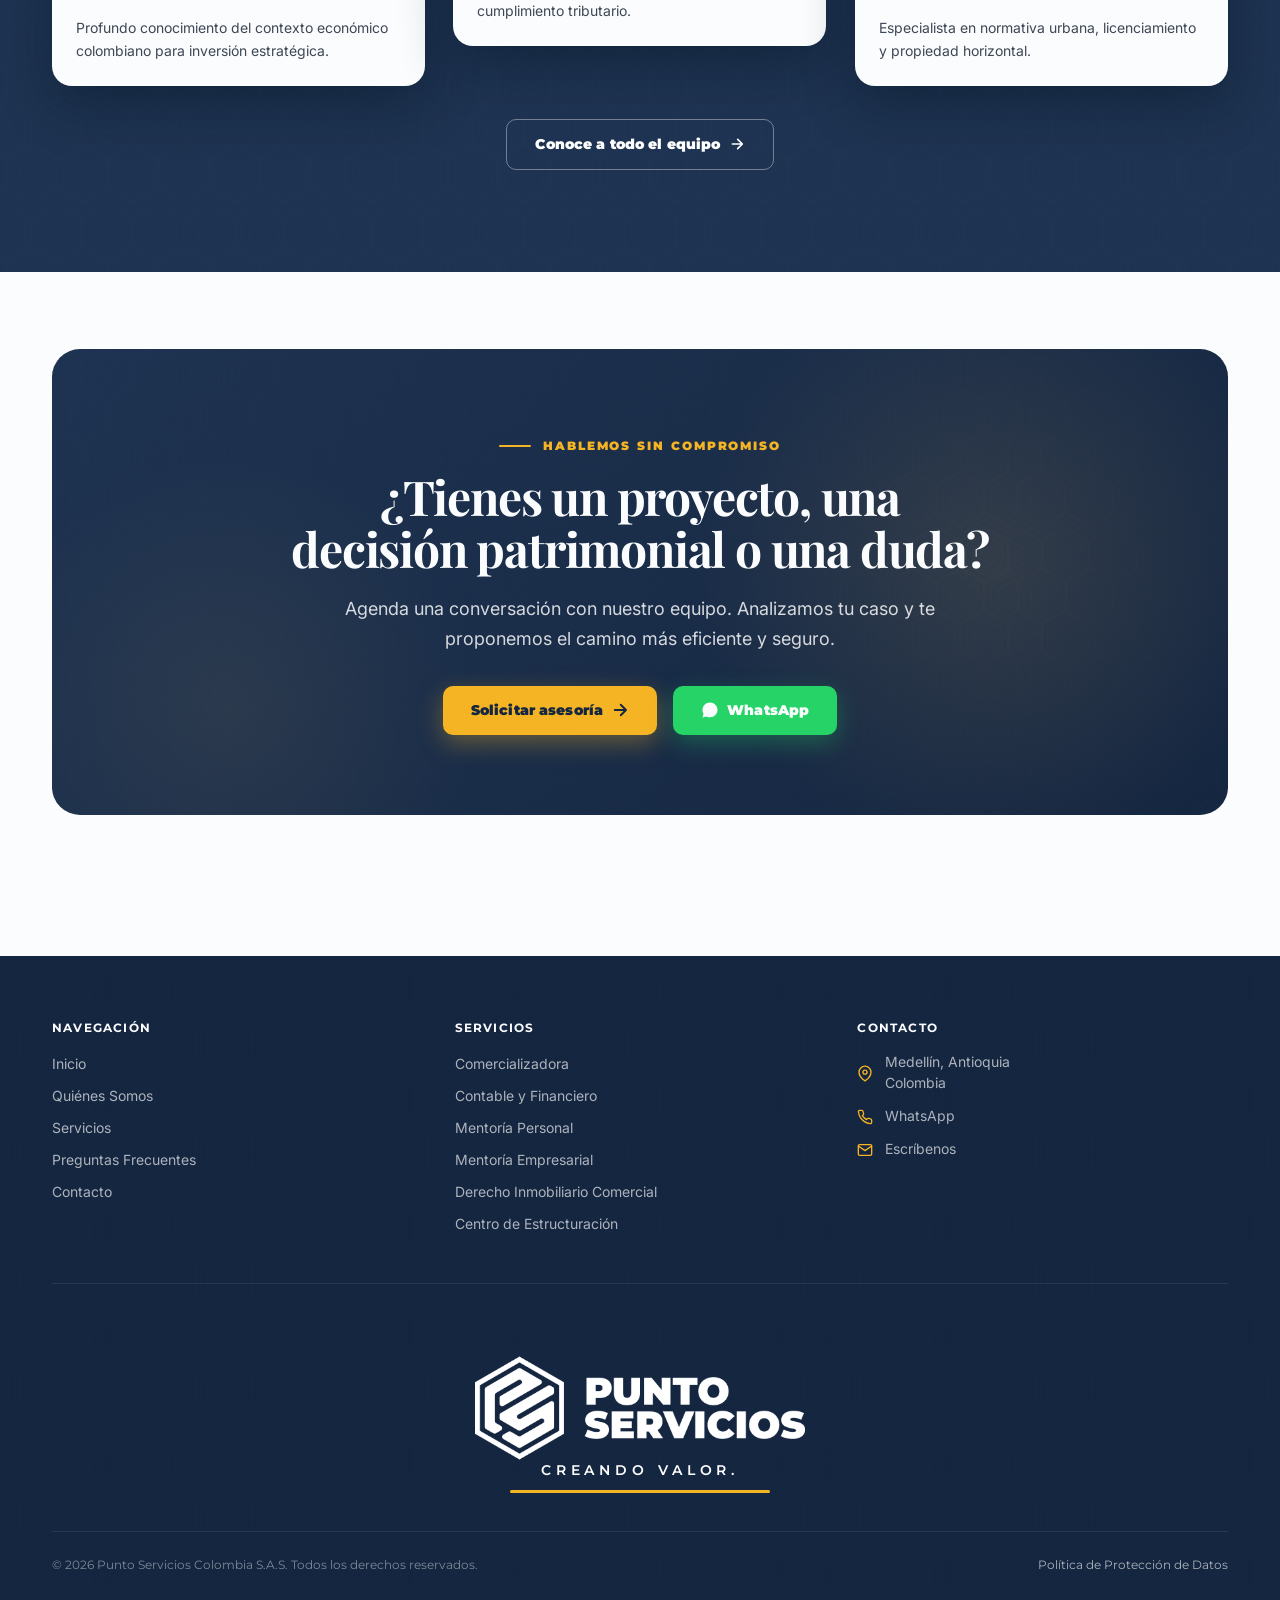
==== commit de8b72b1: "Correcciones cliente: textos (intro, vision, principios, CTA servicios), franja con mas espacio, par" ====
--- a/index.html
+++ b/index.html
@@ -214,8 +214,9 @@
           <h2 data-i18n="index.about.title">Una sola conversación.<br><em>Múltiples soluciones.</em></h2>
           <p style="margin-top:var(--space-5);" data-i18n="index.about.text">
             Somos un equipo interdisciplinario de abogados, contadores, economistas y arquitectos
-            comprometidos con acompañarte en cada decisión financiera e inmobiliaria. Lo hacemos todo
-            bajo una visión coherente, sin que tengas que coordinar múltiples proveedores.
+            que te acompaña en cada decisión financiera e inmobiliaria. Integramos conocimiento y
+            experiencia en una sola visión estratégica, para ofrecerte soluciones coordinadas y
+            eficientes, sin la necesidad de gestionar múltiples proveedores.
           </p>
           <div class="features-grid" style="margin-top:var(--space-8); grid-template-columns:1fr 1fr;">
             <div class="feature reveal">
